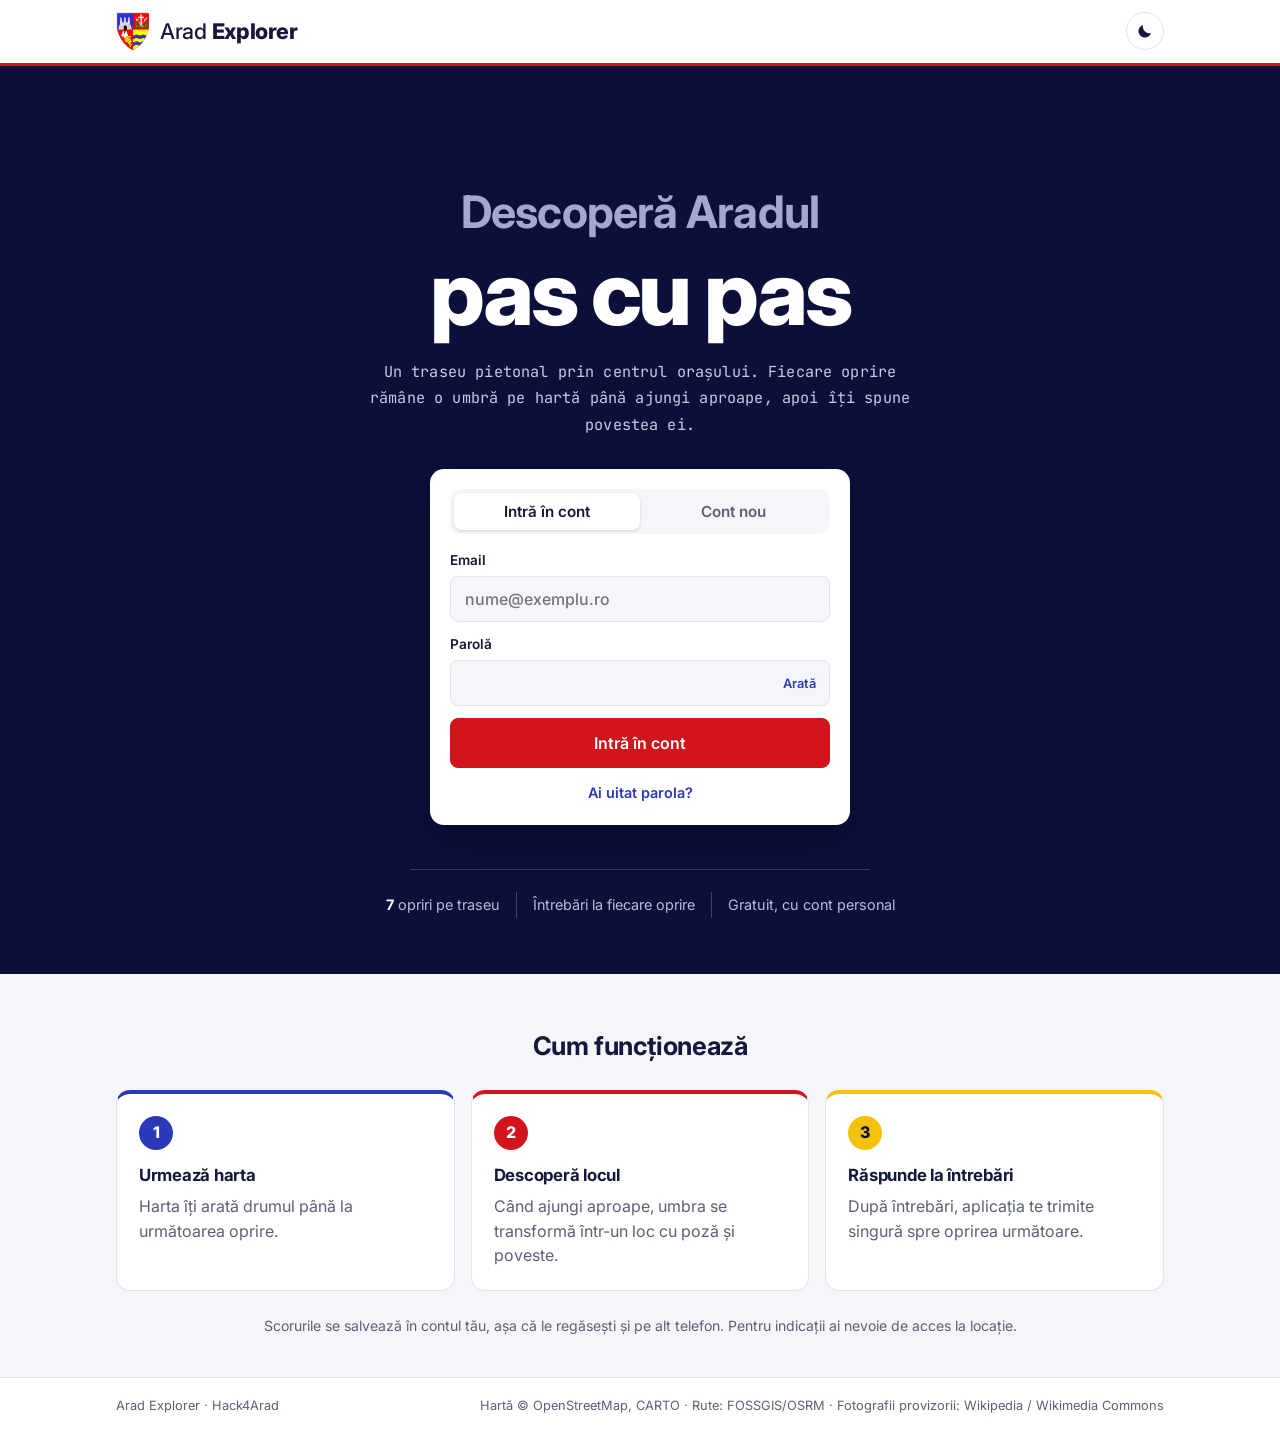
==== index.html @ 356c8a30 "Dashboard after sign-in, leaderboard with first blood - After signing in, players land on a dashboar" ====
<!DOCTYPE html>
<html lang="ro">
<head>
<meta charset="utf-8">
<meta name="viewport" content="width=device-width, initial-scale=1, viewport-fit=cover">
<title>Arad Explorer — descoperă Aradul pas cu pas</title>
<meta name="description" content="Un traseu pietonal prin centrul Aradului, cu povești și întrebări la fiecare oprire.">
<meta name="theme-color" content="#0b0f3a">
<link rel="icon" type="image/png" href="assets/brand/favicon.png">
<link rel="preconnect" href="https://fonts.googleapis.com">
<link rel="preconnect" href="https://fonts.gstatic.com" crossorigin>
<link rel="stylesheet" href="https://fonts.googleapis.com/css2?family=Inter:wght@400;500;600;700;800&family=JetBrains+Mono:wght@400&display=swap">
<!-- Map library (kept locally in vendor/ so the app does not depend on a CDN) -->
<link rel="stylesheet" href="vendor/leaflet/leaflet.css">
<link rel="stylesheet" href="css/styles.css">
<script>
  // Apply the saved theme before the page paints (no light flash in dark mode).
  try { var t = localStorage.getItem('arad-explorer:theme'); if (t === 'dark' || t === 'light') document.documentElement.dataset.theme = t; } catch (e) {}
</script>
</head>
<body>

<!-- ============ ANTET ============ -->
<header class="site-header">
  <div class="hdr-in">
    <a class="brand" href="./" aria-label="Arad Explorer, pagina principală">
      <img src="assets/brand/stema-arad.png" alt="" width="34" height="39">
      <span>Arad <b>Explorer</b></span>
    </a>
    <div class="hdr-tools">
      <div class="hdr-right" id="hdrRight" hidden>
        <button class="nav-link" id="leaderboardBtn" data-act="leaderboard">Clasament</button>
        <div class="account" id="account">
          <button class="pill" id="accountBtn" data-act="menu" aria-haspopup="true" aria-expanded="false">
            <span class="pill-dot" aria-hidden="true"></span><span id="userName"></span>
          </button>
          <div class="menu" id="accountMenu" role="menu" hidden>
            <button role="menuitem" data-act="home">Acasă</button>
            <button role="menuitem" data-act="routes">Schimbă traseul</button>
            <button role="menuitem" data-act="resetprog">Ia traseul de la capăt</button>
            <button role="menuitem" data-act="signout">Deconectează-te</button>
          </div>
        </div>
      </div>
      <button class="icon-btn" id="themeBtn" data-act="theme" aria-label="Activează modul întunecat" title="Mod întunecat">
        <svg class="i-moon" viewBox="0 0 24 24" aria-hidden="true"><path d="M20 14.5A8.5 8.5 0 0 1 9.5 4a8.5 8.5 0 1 0 10.5 10.5z"/></svg>
        <svg class="i-sun" viewBox="0 0 24 24" aria-hidden="true"><circle cx="12" cy="12" r="4.2"/><path d="M12 2.5v2.2M12 19.3v2.2M2.5 12h2.2M19.3 12h2.2M5.3 5.3l1.6 1.6M17.1 17.1l1.6 1.6M5.3 18.7l1.6-1.6M17.1 6.9l1.6-1.6"/></svg>
      </button>
    </div>
  </div>
</header>

<!-- ============ ÎNCĂRCARE / EROARE ============ -->
<section id="loading" class="screen center-screen">
  <p class="muted">Se încarcă traseul…</p>
</section>

<section id="fatal" class="screen center-screen" hidden>
  <div class="card narrow">
    <h2>Aplicația nu a putut porni</h2>
    <p id="fatalMsg"></p>
  </div>
</section>

<!-- ============ PAGINA DE START ============ -->
<section id="welcome" class="screen" hidden>
  <div class="hero">
    <div class="hero-in">
      <p class="hero-pre">Descoperă Aradul</p>
      <h1 class="hero-title">pas cu pas</h1>
      <p class="hero-sub">Un traseu pietonal prin centrul orașului. Fiecare oprire rămâne o umbră pe hartă până ajungi aproape, apoi îți spune povestea ei.</p>

      <div class="auth-card" id="authCard">
        <div class="auth-tabs" role="tablist" id="authTabs">
          <button type="button" role="tab" data-act="authmode" data-mode="login" id="tabLogin">Intră în cont</button>
          <button type="button" role="tab" data-act="authmode" data-mode="signup" id="tabSignup">Cont nou</button>
        </div>
        <h2 class="auth-title" id="authTitle" hidden></h2>
        <p class="auth-lead" id="authLead" hidden></p>
        <form id="authForm" novalidate>
          <label class="field" id="fName">
            <span>Nume afișat</span>
            <input id="authName" type="text" autocomplete="nickname" maxlength="24" placeholder="Cum să-ți spunem?">
          </label>
          <label class="field" id="fEmail">
            <span>Email</span>
            <input id="authEmail" type="email" autocomplete="email" inputmode="email" placeholder="nume@exemplu.ro">
          </label>
          <label class="field" id="fPass">
            <span id="passLabel">Parolă</span>
            <span class="pass-wrap">
              <input id="authPass" type="password" autocomplete="current-password">
              <button type="button" class="peek" data-act="peek" aria-label="Arată parola">Arată</button>
            </span>
          </label>
          <div class="err" id="authErr" role="alert"></div>
          <div class="okmsg" id="authOk" role="status" hidden></div>
          <button class="btn primary lg block" type="submit" id="authSubmit">Intră în cont</button>
        </form>
        <div class="auth-links">
          <button type="button" class="linkbtn" data-act="authmode" data-mode="forgot" id="forgotLink">Ai uitat parola?</button>
          <button type="button" class="linkbtn" data-act="authmode" data-mode="login" id="backLink" hidden>← Înapoi la intrare</button>
        </div>
      </div>

      <div class="hero-rule" aria-hidden="true"></div>
      <ul class="facts">
        <li><b id="stopCount">–</b> opriri pe traseu</li>
        <li>Întrebări la fiecare oprire</li>
        <li>Gratuit, cu cont personal</li>
      </ul>
    </div>
  </div>

  <div class="section">
    <h2 class="section-title">Cum funcționează</h2>
    <ol class="how">
      <li class="how-card c-blue"><span>1</span><h3>Urmează harta</h3><p>Harta îți arată drumul până la următoarea oprire.</p></li>
      <li class="how-card c-red"><span>2</span><h3>Descoperă locul</h3><p>Când ajungi aproape, umbra se transformă într-un loc cu poză și poveste.</p></li>
      <li class="how-card c-gold"><span>3</span><h3>Răspunde la întrebări</h3><p>După întrebări, aplicația te trimite singură spre oprirea următoare.</p></li>
    </ol>
    <p class="fineprint">Scorurile se salvează în contul tău, așa că le regăsești și pe alt telefon. Pentru indicații ai nevoie de acces la locație.</p>
  </div>
</section>

<!-- ============ PANOU (după autentificare) ============ -->
<section id="dashboard" class="screen" hidden>
  <div class="dash-wrap">
    <div class="dash-head">
      <p class="kicker">Bine ai venit</p>
      <h1 id="dashHello">Salut!</h1>
      <div class="dash-stats" id="dashStats">
        <div><b id="dashScore">–</b><span>puncte</span></div>
        <div><b id="dashFB">–</b><span>first blood</span></div>
        <div><b id="dashRank">–</b><span>loc în clasament</span></div>
      </div>
    </div>
    <div class="dash-cards">
      <button class="dash-card c-map" data-act="openmap">
        <span class="dash-ico" aria-hidden="true"><svg viewBox="0 0 24 24"><path d="M9 4 3 6.5v13.5l6-2.5 6 2.5 6-2.5V4l-6 2.5z"/><path d="M9 4v13.5M15 6.5V20"/></svg></span>
        <span class="dash-body">
          <span class="dash-title">Explorează orașul</span>
          <span class="dash-desc">Harta cu GPS: trasee, întrebări la fiecare oprire și misiuni secundare.</span>
          <span class="dash-go" id="dashMapGo">Alege un traseu →</span>
        </span>
      </button>
      <button class="dash-card c-game" data-act="minigame">
        <span class="dash-ico" aria-hidden="true"><svg viewBox="0 0 24 24"><rect x="2.5" y="7" width="19" height="11" rx="4"/><path d="M7 10.5v4M5 12.5h4"/><circle cx="15.5" cy="11.5" r="1"/><circle cx="18" cy="13.5" r="1"/></svg></span>
        <span class="dash-body">
          <span class="dash-title">Minijoc</span>
          <span class="dash-desc">Un joc 2D prin locurile Aradului.</span>
          <span class="dash-go">În curând →</span>
        </span>
      </button>
    </div>
    <button class="btn" data-act="leaderboard">Vezi clasamentul →</button>
  </div>
</section>

<!-- ============ CLASAMENT ============ -->
<section id="leaderboard" class="screen" hidden>
  <div class="lb-wrap">
    <div class="lb-head">
      <div>
        <h1>Clasament</h1>
        <p class="muted"><b>First blood</b>: toate răspunsurile de la un loc corecte din prima încercare. Locul acela îți aduce puncte duble.</p>
      </div>
      <div class="seg" role="group" aria-label="Ordonează după">
        <button data-act="lbsort" data-sort="score" class="on" aria-pressed="true">Scor</button>
        <button data-act="lbsort" data-sort="fb" aria-pressed="false">First blood</button>
      </div>
    </div>
    <div class="lb-box" id="lbBody"><p class="muted lb-loading">Se încarcă clasamentul…</p></div>
    <div class="lb-actions">
      <button class="btn" data-act="back">← Înapoi</button>
      <button class="btn" data-act="lbrefresh">Reîmprospătează</button>
    </div>
  </div>
</section>

<!-- ============ ALEGEREA TRASEULUI ============ -->
<section id="routeSelect" class="screen" hidden>
  <div class="rs-wrap">
    <div class="rs-head">
      <h1>Alege un traseu</h1>
      <p class="muted">Poți schimba traseul oricând din meniul contului. Misiunile secundare apar pe hartă când treci pe lângă ele.</p>
    </div>
    <ul class="rs-list" id="routeChoices"></ul>
    <button class="btn" data-act="backtomap" id="rsBack" hidden>← Înapoi la hartă</button>
  </div>
</section>

<!-- ============ APLICAȚIA ============ -->
<main id="app" class="screen" hidden>
  <div class="band">
    <div class="band-in">
      <div class="band-copy">
        <p class="band-pre" id="progTitle"></p>
        <p class="band-text" id="progText"></p>
      </div>
      <div class="pdots" id="progDots" aria-hidden="true"></div>
    </div>
  </div>

  <div class="wrap app-wrap">
    <div class="mapbox">
      <div id="map" aria-label="Harta Aradului"></div>
      <div class="gps-chip" id="gpsChip">
        <span class="dot" id="gpsDot"></span>
        <span id="gpsTitle">Se caută locația…</span>
        <button class="chip-btn" data-act="enable" id="gpsBtn" hidden>Activează</button>
      </div>
      <div class="ctrls">
        <button data-act="zin" aria-label="Mărește">+</button>
        <button data-act="zout" aria-label="Micșorează">−</button>
        <button data-act="fit" aria-label="Arată următoarea oprire" title="Arată următoarea oprire">⤢</button>
        <button data-act="locate" aria-label="Centrează pe poziția mea" title="Unde sunt?">◎</button>
      </div>
      <div class="mapmsg" id="mapMsg" hidden></div>
    </div>
    <p class="gps-help" id="gpsHelp" hidden></p>

    <!-- On phones this card floats over the bottom of the map; tap it to see all directions -->
    <section class="card next-card" id="routeCard" aria-live="polite">
      <button class="nc-toggle" data-act="toggleroute" aria-label="Arată sau ascunde indicațiile"></button>
      <p class="kicker">Următoarea oprire</p>
      <div id="routeEmpty" class="muted"></div>
      <div id="routeBody" hidden>
        <h2 id="rTitle"></h2>
        <div class="big" id="rSummary"></div>
        <div class="next" id="rNext"></div>
        <details class="steps-wrap" id="stepsWrap">
          <summary>Toate indicațiile</summary>
          <ol class="steps" id="rSteps"></ol>
          <p class="note" id="rNote"></p>
        </details>
        <button class="btn sm" data-act="follow" id="followBtn" hidden>Înapoi la traseu</button>
      </div>
    </section>

    <!-- Panels: normal sections on desktop, pop-up sheets on phones -->
    <section class="panel" id="panelStops" aria-labelledby="stopsTitle">
      <div class="panel-head">
        <h2 class="list-title" id="stopsTitle">Traseul tău</h2>
        <button class="x panel-x" data-act="panel" data-panel="" aria-label="Închide">✕</button>
      </div>
      <ul class="places" id="placeList"></ul>
    </section>

    <section class="panel sidequests-section" id="panelQuests" aria-labelledby="questsTitle">
      <div class="panel-head">
        <h2 class="list-title" id="questsTitle">Misiuni secundare</h2>
        <button class="x panel-x" data-act="panel" data-panel="" aria-label="Închide">✕</button>
      </div>
      <p class="muted sidequests-lead" id="sideQuestLead"></p>
      <ul class="places" id="sideQuestList"></ul>
    </section>

    <!-- Developer tools (English on purpose), collapsed at the bottom of the page -->
    <section class="panel panel-adv" id="panelAdv">
      <div class="panel-head m-only">
        <h2 class="list-title">Advanced</h2>
        <button class="x panel-x" data-act="panel" data-panel="" aria-label="Close">✕</button>
      </div>
      <details class="advanced" id="devTools">
        <summary>ADVANCED</summary>
        <div class="adv-body">
          <div>
            <label for="radius"><strong>Interaction radius</strong></label>
            <div class="sliderrow">
              <input type="range" id="radius" min="20" max="3000" step="10" value="120">
              <span class="val" id="radiusVal">120 m</span>
              <button class="btn sm" data-act="rreset">Reset</button>
            </div>
            <div class="note">Default 120 m. Stops and side quests are revealed and unlocked at or below this distance.</div>
          </div>
          <div>
            <label class="row"><input type="checkbox" id="sim"> <strong>Simulate my position</strong></label>
            <div class="note">When on, real GPS is ignored. Tap the map to place yourself, or jump to a stop:</div>
            <div class="row" style="margin-top:8px" id="tpBtns"></div>
            <div class="note" id="gpsSub"></div>
          </div>
        </div>
      </details>
    </section>
  </div>

  <!-- Phone dock (hidden on desktop) -->
  <nav class="m-dock" aria-label="Meniu hartă">
    <button data-act="panel" data-panel="stops" id="dockStops">
      <svg viewBox="0 0 24 24" aria-hidden="true"><path d="M5 6h14M5 12h14M5 18h9"/></svg><span>Opriri</span>
    </button>
    <button data-act="panel" data-panel="quests" id="dockQuests">
      <svg viewBox="0 0 24 24" aria-hidden="true"><path d="M12 3.5l2.6 5.3 5.8.8-4.2 4.1 1 5.8L12 16.8l-5.2 2.7 1-5.8-4.2-4.1 5.8-.8z"/></svg><span>Misiuni</span><b class="badge" id="questBadge" hidden></b>
    </button>
    <button data-act="panel" data-panel="adv" id="dockAdv">
      <svg viewBox="0 0 24 24" aria-hidden="true"><path d="M4 7h10M18 7h2M4 17h4M12 17h8"/><circle cx="16" cy="7" r="2"/><circle cx="10" cy="17" r="2"/></svg><span>Avansat</span>
    </button>
  </nav>
  <div class="m-backdrop" data-act="panel" data-panel=""></div>
</main>

<!-- ============ MINIJOC (placeholder) ============ -->
<section id="minigame" class="screen" hidden>
  <div class="wrap">
    <div><button class="btn sm" data-act="home">← Înapoi la panou</button></div>
    <!-- js/minigame.js mounts the game into this element -->
    <div class="mg-stage" id="minigameRoot">
      <div class="mg-empty">
        <p class="kicker">Minijoc</p>
        <h2>În curând</h2>
        <p class="muted">Aici va apărea minijocul. Încă nu este gata.</p>
      </div>
    </div>
  </div>
</section>

<footer class="site-footer">
  <div class="foot-in">
    <span>Arad Explorer · Hack4Arad</span>
    <span>Hartă © OpenStreetMap, CARTO · Rute: FOSSGIS/OSRM · Fotografii provizorii: Wikipedia / Wikimedia Commons</span>
  </div>
</footer>

<!-- Shown once when the last stop of a route is finished -->
<div id="celebrate" class="celebrate" hidden role="dialog" aria-modal="true" aria-labelledby="celTitle">
  <div class="cel-card">
    <img class="cel-crest" src="assets/brand/stema-arad.png" alt="" width="64" height="73">
    <p class="kicker">Traseu complet</p>
    <h2 id="celTitle">Felicitări!</h2>
    <p class="cel-text" id="celText"></p>
    <div class="cel-stats">
      <div><b id="celStops"></b><span>opriri vizitate</span></div>
      <div><b id="celScore"></b><span>răspunsuri corecte</span></div>
    </div>
    <div class="cel-actions">
      <button class="btn primary lg block" data-act="celnew">Începe un traseu nou</button>
      <button class="btn block" data-act="celclose">Rămân pe hartă</button>
    </div>
  </div>
</div>

<div id="sheet" hidden><div class="sheet-in" id="sheetBody" role="dialog" aria-modal="true"></div></div>
<div id="toast" hidden role="status"></div>

<script src="vendor/leaflet/leaflet.js"></script>
<script type="module" src="js/app.js"></script>
</body>
</html>
---- vendor/leaflet/leaflet.css ----
/* required styles */

.leaflet-pane,
.leaflet-tile,
.leaflet-marker-icon,
.leaflet-marker-shadow,
.leaflet-tile-container,
.leaflet-pane > svg,
.leaflet-pane > canvas,
.leaflet-zoom-box,
.leaflet-image-layer,
.leaflet-layer {
	position: absolute;
	left: 0;
	top: 0;
	}
.leaflet-container {
	overflow: hidden;
	}
.leaflet-tile,
.leaflet-marker-icon,
.leaflet-marker-shadow {
	-webkit-user-select: none;
	   -moz-user-select: none;
	        user-select: none;
	  -webkit-user-drag: none;
	}
/* Prevents IE11 from highlighting tiles in blue */
.leaflet-tile::selection {
	background: transparent;
}
/* Safari renders non-retina tile on retina better with this, but Chrome is worse */
.leaflet-safari .leaflet-tile {
	image-rendering: -webkit-optimize-contrast;
	}
/* hack that prevents hw layers "stretching" when loading new tiles */
.leaflet-safari .leaflet-tile-container {
	width: 1600px;
	height: 1600px;
	-webkit-transform-origin: 0 0;
	}
.leaflet-marker-icon,
.leaflet-marker-shadow {
	display: block;
	}
/* .leaflet-container svg: reset svg max-width decleration shipped in Joomla! (joomla.org) 3.x */
/* .leaflet-container img: map is broken in FF if you have max-width: 100% on tiles */
.leaflet-container .leaflet-overlay-pane svg {
	max-width: none !important;
	max-height: none !important;
	}
.leaflet-container .leaflet-marker-pane img,
.leaflet-container .leaflet-shadow-pane img,
.leaflet-container .leaflet-tile-pane img,
.leaflet-container img.leaflet-image-layer,
.leaflet-container .leaflet-tile {
	max-width: none !important;
	max-height: none !important;
	width: auto;
	padding: 0;
	}

.leaflet-container img.leaflet-tile {
	/* See: https://bugs.chromium.org/p/chromium/issues/detail?id=600120 */
	mix-blend-mode: plus-lighter;
}

.leaflet-container.leaflet-touch-zoom {
	-ms-touch-action: pan-x pan-y;
	touch-action: pan-x pan-y;
	}
.leaflet-container.leaflet-touch-drag {
	-ms-touch-action: pinch-zoom;
	/* Fallback for FF which doesn't support pinch-zoom */
	touch-action: none;
	touch-action: pinch-zoom;
}
.leaflet-container.leaflet-touch-drag.leaflet-touch-zoom {
	-ms-touch-action: none;
	touch-action: none;
}
.leaflet-container {
	-webkit-tap-highlight-color: transparent;
}
.leaflet-container a {
	-webkit-tap-highlight-color: rgba(51, 181, 229, 0.4);
}
.leaflet-tile {
	filter: inherit;
	visibility: hidden;
	}
.leaflet-tile-loaded {
	visibility: inherit;
	}
.leaflet-zoom-box {
	width: 0;
	height: 0;
	-moz-box-sizing: border-box;
	     box-sizing: border-box;
	z-index: 800;
	}
/* workaround for https://bugzilla.mozilla.org/show_bug.cgi?id=888319 */
.leaflet-overlay-pane svg {
	-moz-user-select: none;
	}

.leaflet-pane         { z-index: 400; }

.leaflet-tile-pane    { z-index: 200; }
.leaflet-overlay-pane { z-index: 400; }
.leaflet-shadow-pane  { z-index: 500; }
.leaflet-marker-pane  { z-index: 600; }
.leaflet-tooltip-pane   { z-index: 650; }
.leaflet-popup-pane   { z-index: 700; }

.leaflet-map-pane canvas { z-index: 100; }
.leaflet-map-pane svg    { z-index: 200; }

.leaflet-vml-shape {
	width: 1px;
	height: 1px;
	}
.lvml {
	behavior: url(#default#VML);
	display: inline-block;
	position: absolute;
	}


/* control positioning */

.leaflet-control {
	position: relative;
	z-index: 800;
	pointer-events: visiblePainted; /* IE 9-10 doesn't have auto */
	pointer-events: auto;
	}
.leaflet-top,
.leaflet-bottom {
	position: absolute;
	z-index: 1000;
	pointer-events: none;
	}
.leaflet-top {
	top: 0;
	}
.leaflet-right {
	right: 0;
	}
.leaflet-bottom {
	bottom: 0;
	}
.leaflet-left {
	left: 0;
	}
.leaflet-control {
	float: left;
	clear: both;
	}
.leaflet-right .leaflet-control {
	float: right;
	}
.leaflet-top .leaflet-control {
	margin-top: 10px;
	}
.leaflet-bottom .leaflet-control {
	margin-bottom: 10px;
	}
.leaflet-left .leaflet-control {
	margin-left: 10px;
	}
.leaflet-right .leaflet-control {
	margin-right: 10px;
	}


/* zoom and fade animations */

.leaflet-fade-anim .leaflet-popup {
	opacity: 0;
	-webkit-transition: opacity 0.2s linear;
	   -moz-transition: opacity 0.2s linear;
	        transition: opacity 0.2s linear;
	}
.leaflet-fade-anim .leaflet-map-pane .leaflet-popup {
	opacity: 1;
	}
.leaflet-zoom-animated {
	-webkit-transform-origin: 0 0;
	    -ms-transform-origin: 0 0;
	        transform-origin: 0 0;
	}
svg.leaflet-zoom-animated {
	will-change: transform;
}

.leaflet-zoom-anim .leaflet-zoom-animated {
	-webkit-transition: -webkit-transform 0.25s cubic-bezier(0,0,0.25,1);
	   -moz-transition:    -moz-transform 0.25s cubic-bezier(0,0,0.25,1);
	        transition:         transform 0.25s cubic-bezier(0,0,0.25,1);
	}
.leaflet-zoom-anim .leaflet-tile,
.leaflet-pan-anim .leaflet-tile {
	-webkit-transition: none;
	   -moz-transition: none;
	        transition: none;
	}

.leaflet-zoom-anim .leaflet-zoom-hide {
	visibility: hidden;
	}


/* cursors */

.leaflet-interactive {
	cursor: pointer;
	}
.leaflet-grab {
	cursor: -webkit-grab;
	cursor:    -moz-grab;
	cursor:         grab;
	}
.leaflet-crosshair,
.leaflet-crosshair .leaflet-interactive {
	cursor: crosshair;
	}
.leaflet-popup-pane,
.leaflet-control {
	cursor: auto;
	}
.leaflet-dragging .leaflet-grab,
.leaflet-dragging .leaflet-grab .leaflet-interactive,
.leaflet-dragging .leaflet-marker-draggable {
	cursor: move;
	cursor: -webkit-grabbing;
	cursor:    -moz-grabbing;
	cursor:         grabbing;
	}

/* marker & overlays interactivity */
.leaflet-marker-icon,
.leaflet-marker-shadow,
.leaflet-image-layer,
.leaflet-pane > svg path,
.leaflet-tile-container {
	pointer-events: none;
	}

.leaflet-marker-icon.leaflet-interactive,
.leaflet-image-layer.leaflet-interactive,
.leaflet-pane > svg path.leaflet-interactive,
svg.leaflet-image-layer.leaflet-interactive path {
	pointer-events: visiblePainted; /* IE 9-10 doesn't have auto */
	pointer-events: auto;
	}

/* visual tweaks */

.leaflet-container {
	background: #ddd;
	outline-offset: 1px;
	}
.leaflet-container a {
	color: #0078A8;
	}
.leaflet-zoom-box {
	border: 2px dotted #38f;
	background: rgba(255,255,255,0.5);
	}


/* general typography */
.leaflet-container {
	font-family: "Helvetica Neue", Arial, Helvetica, sans-serif;
	font-size: 12px;
	font-size: 0.75rem;
	line-height: 1.5;
	}


/* general toolbar styles */

.leaflet-bar {
	box-shadow: 0 1px 5px rgba(0,0,0,0.65);
	border-radius: 4px;
	}
.leaflet-bar a {
	background-color: #fff;
	border-bottom: 1px solid #ccc;
	width: 26px;
	height: 26px;
	line-height: 26px;
	display: block;
	text-align: center;
	text-decoration: none;
	color: black;
	}
.leaflet-bar a,
.leaflet-control-layers-toggle {
	background-position: 50% 50%;
	background-repeat: no-repeat;
	display: block;
	}
.leaflet-bar a:hover,
.leaflet-bar a:focus {
	background-color: #f4f4f4;
	}
.leaflet-bar a:first-child {
	border-top-left-radius: 4px;
	border-top-right-radius: 4px;
	}
.leaflet-bar a:last-child {
	border-bottom-left-radius: 4px;
	border-bottom-right-radius: 4px;
	border-bottom: none;
	}
.leaflet-bar a.leaflet-disabled {
	cursor: default;
	background-color: #f4f4f4;
	color: #bbb;
	}

.leaflet-touch .leaflet-bar a {
	width: 30px;
	height: 30px;
	line-height: 30px;
	}
.leaflet-touch .leaflet-bar a:first-child {
	border-top-left-radius: 2px;
	border-top-right-radius: 2px;
	}
.leaflet-touch .leaflet-bar a:last-child {
	border-bottom-left-radius: 2px;
	border-bottom-right-radius: 2px;
	}

/* zoom control */

.leaflet-control-zoom-in,
.leaflet-control-zoom-out {
	font: bold 18px 'Lucida Console', Monaco, monospace;
	text-indent: 1px;
	}

.leaflet-touch .leaflet-control-zoom-in, .leaflet-touch .leaflet-control-zoom-out  {
	font-size: 22px;
	}


/* layers control */

.leaflet-control-layers {
	box-shadow: 0 1px 5px rgba(0,0,0,0.4);
	background: #fff;
	border-radius: 5px;
	}
.leaflet-control-layers-toggle {
	background-image: url(images/layers.png);
	width: 36px;
	height: 36px;
	}
.leaflet-retina .leaflet-control-layers-toggle {
	background-image: url(images/layers-2x.png);
	background-size: 26px 26px;
	}
.leaflet-touch .leaflet-control-layers-toggle {
	width: 44px;
	height: 44px;
	}
.leaflet-control-layers .leaflet-control-layers-list,
.leaflet-control-layers-expanded .leaflet-control-layers-toggle {
	display: none;
	}
.leaflet-control-layers-expanded .leaflet-control-layers-list {
	display: block;
	position: relative;
	}
.leaflet-control-layers-expanded {
	padding: 6px 10px 6px 6px;
	color: #333;
	background: #fff;
	}
.leaflet-control-layers-scrollbar {
	overflow-y: scroll;
	overflow-x: hidden;
	padding-right: 5px;
	}
.leaflet-control-layers-selector {
	margin-top: 2px;
	position: relative;
	top: 1px;
	}
.leaflet-control-layers label {
	display: block;
	font-size: 13px;
	font-size: 1.08333em;
	}
.leaflet-control-layers-separator {
	height: 0;
	border-top: 1px solid #ddd;
	margin: 5px -10px 5px -6px;
	}

/* Default icon URLs */
.leaflet-default-icon-path { /* used only in path-guessing heuristic, see L.Icon.Default */
	background-image: url(images/marker-icon.png);
	}


/* attribution and scale controls */

.leaflet-container .leaflet-control-attribution {
	background: #fff;
	background: rgba(255, 255, 255, 0.8);
	margin: 0;
	}
.leaflet-control-attribution,
.leaflet-control-scale-line {
	padding: 0 5px;
	color: #333;
	line-height: 1.4;
	}
.leaflet-control-attribution a {
	text-decoration: none;
	}
.leaflet-control-attribution a:hover,
.leaflet-control-attribution a:focus {
	text-decoration: underline;
	}
.leaflet-attribution-flag {
	display: inline !important;
	vertical-align: baseline !important;
	width: 1em;
	height: 0.6669em;
	}
.leaflet-left .leaflet-control-scale {
	margin-left: 5px;
	}
.leaflet-bottom .leaflet-control-scale {
	margin-bottom: 5px;
	}
.leaflet-control-scale-line {
	border: 2px solid #777;
	border-top: none;
	line-height: 1.1;
	padding: 2px 5px 1px;
	white-space: nowrap;
	-moz-box-sizing: border-box;
	     box-sizing: border-box;
	background: rgba(255, 255, 255, 0.8);
	text-shadow: 1px 1px #fff;
	}
.leaflet-control-scale-line:not(:first-child) {
	border-top: 2px solid #777;
	border-bottom: none;
	margin-top: -2px;
	}
.leaflet-control-scale-line:not(:first-child):not(:last-child) {
	border-bottom: 2px solid #777;
	}

.leaflet-touch .leaflet-control-attribution,
.leaflet-touch .leaflet-control-layers,
.leaflet-touch .leaflet-bar {
	box-shadow: none;
	}
.leaflet-touch .leaflet-control-layers,
.leaflet-touch .leaflet-bar {
	border: 2px solid rgba(0,0,0,0.2);
	background-clip: padding-box;
	}


/* popup */

.leaflet-popup {
	position: absolute;
	text-align: center;
	margin-bottom: 20px;
	}
.leaflet-popup-content-wrapper {
	padding: 1px;
	text-align: left;
	border-radius: 12px;
	}
.leaflet-popup-content {
	margin: 13px 24px 13px 20px;
	line-height: 1.3;
	font-size: 13px;
	font-size: 1.08333em;
	min-height: 1px;
	}
.leaflet-popup-content p {
	margin: 17px 0;
	margin: 1.3em 0;
	}
.leaflet-popup-tip-container {
	width: 40px;
	height: 20px;
	position: absolute;
	left: 50%;
	margin-top: -1px;
	margin-left: -20px;
	overflow: hidden;
	pointer-events: none;
	}
.leaflet-popup-tip {
	width: 17px;
	height: 17px;
	padding: 1px;

	margin: -10px auto 0;
	pointer-events: auto;

	-webkit-transform: rotate(45deg);
	   -moz-transform: rotate(45deg);
	    -ms-transform: rotate(45deg);
	        transform: rotate(45deg);
	}
.leaflet-popup-content-wrapper,
.leaflet-popup-tip {
	background: white;
	color: #333;
	box-shadow: 0 3px 14px rgba(0,0,0,0.4);
	}
.leaflet-container a.leaflet-popup-close-button {
	position: absolute;
	top: 0;
	right: 0;
	border: none;
	text-align: center;
	width: 24px;
	height: 24px;
	font: 16px/24px Tahoma, Verdana, sans-serif;
	color: #757575;
	text-decoration: none;
	background: transparent;
	}
.leaflet-container a.leaflet-popup-close-button:hover,
.leaflet-container a.leaflet-popup-close-button:focus {
	color: #585858;
	}
.leaflet-popup-scrolled {
	overflow: auto;
	}

.leaflet-oldie .leaflet-popup-content-wrapper {
	-ms-zoom: 1;
	}
.leaflet-oldie .leaflet-popup-tip {
	width: 24px;
	margin: 0 auto;

	-ms-filter: "progid:DXImageTransform.Microsoft.Matrix(M11=0.70710678, M12=0.70710678, M21=-0.70710678, M22=0.70710678)";
	filter: progid:DXImageTransform.Microsoft.Matrix(M11=0.70710678, M12=0.70710678, M21=-0.70710678, M22=0.70710678);
	}

.leaflet-oldie .leaflet-control-zoom,
.leaflet-oldie .leaflet-control-layers,
.leaflet-oldie .leaflet-popup-content-wrapper,
.leaflet-oldie .leaflet-popup-tip {
	border: 1px solid #999;
	}


/* div icon */

.leaflet-div-icon {
	background: #fff;
	border: 1px solid #666;
	}


/* Tooltip */
/* Base styles for the element that has a tooltip */
.leaflet-tooltip {
	position: absolute;
	padding: 6px;
	background-color: #fff;
	border: 1px solid #fff;
	border-radius: 3px;
	color: #222;
	white-space: nowrap;
	-webkit-user-select: none;
	-moz-user-select: none;
	-ms-user-select: none;
	user-select: none;
	pointer-events: none;
	box-shadow: 0 1px 3px rgba(0,0,0,0.4);
	}
.leaflet-tooltip.leaflet-interactive {
	cursor: pointer;
	pointer-events: auto;
	}
.leaflet-tooltip-top:before,
.leaflet-tooltip-bottom:before,
.leaflet-tooltip-left:before,
.leaflet-tooltip-right:before {
	position: absolute;
	pointer-events: none;
	border: 6px solid transparent;
	background: transparent;
	content: "";
	}

/* Directions */

.leaflet-tooltip-bottom {
	margin-top: 6px;
}
.leaflet-tooltip-top {
	margin-top: -6px;
}
.leaflet-tooltip-bottom:before,
.leaflet-tooltip-top:before {
	left: 50%;
	margin-left: -6px;
	}
.leaflet-tooltip-top:before {
	bottom: 0;
	margin-bottom: -12px;
	border-top-color: #fff;
	}
.leaflet-tooltip-bottom:before {
	top: 0;
	margin-top: -12px;
	margin-left: -6px;
	border-bottom-color: #fff;
	}
.leaflet-tooltip-left {
	margin-left: -6px;
}
.leaflet-tooltip-right {
	margin-left: 6px;
}
.leaflet-tooltip-left:before,
.leaflet-tooltip-right:before {
	top: 50%;
	margin-top: -6px;
	}
.leaflet-tooltip-left:before {
	right: 0;
	margin-right: -12px;
	border-left-color: #fff;
	}
.leaflet-tooltip-right:before {
	left: 0;
	margin-left: -12px;
	border-right-color: #fff;
	}

/* Printing */

@media print {
	/* Prevent printers from removing background-images of controls. */
	.leaflet-control {
		-webkit-print-color-adjust: exact;
		print-color-adjust: exact;
		}
	}
---- css/styles.css ----
/* =====================================================================
   Arad Explorer — styles
   Palette taken from the Arad coat of arms (stema Aradului):
   blue field, red field, gold/yellow, white, oak-leaf green.
   Change the brand colours here; js/config.js has the map equivalents.
   ===================================================================== */
:root {
  color-scheme: light;
  --blue-text: #2b38b8;   /* blue used as text/links */
  --red-hover: #b10f16;
  --red-soft: #fde7e8;
  --red-text: #b10f16;
  --gold-text: #7a5b00;
  --gold-ink: #5c4400;
  --line-strong: #c9ccdb;
  --map-bg: #e8eaf0;
  --dot-idle: #9aa0b8;
  --hdr-h: 62px;          /* set from JS to the real header height */
  --dock-h: 64px;         /* phone bottom bar */
  --blue: #2b38b8;        /* câmpul albastru */
  --blue-soft: #e9ebfa;
  --red: #d4141c;         /* câmpul roșu */
  --red-dark: #b10f16;
  --gold: #f4c20d;        /* galbenul / auriul */
  --gold-soft: #fdf3cf;
  --green: #2e7d32;       /* frunzele de stejar */
  --green-soft: #e4f2e5;

  --ink: #0b0f3a;         /* fundalul hero, bleumarin foarte închis */
  --text: #14183a;
  --muted: #5b6079;
  --line: #e2e4ee;
  --bg: #f5f6fa;
  --surface: #ffffff;
  --overlay: rgba(11, 15, 58, .55);

  --radius: 14px;
  --font: "Inter", system-ui, -apple-system, "Segoe UI", Roboto, sans-serif;
  --mono: "JetBrains Mono", ui-monospace, "SFMono-Regular", Menlo, monospace;
}

/* ===================== DARK MODE =====================
   Black background; coat-of-arms colours stay as accents.
   Follows the phone/computer setting unless the visitor picks a theme
   with the header button (saved as data-theme on <html>). */
:root[data-theme="dark"] {
  color-scheme: dark;
  --blue: #4351d6; --blue-soft: #1a1c2e; --blue-text: #a3acff;
  --red: #e3262e; --red-hover: #f0454c; --red-soft: #33161a; --red-text: #ff8a8f; --red-dark: #ff8a8f;
  --gold: #f4c20d; --gold-soft: #2e2810; --gold-text: #f4c20d; --gold-ink: #f6d977;
  --green: #5cbf62; --green-soft: #142a17;
  --ink: #000000; --text: #ededed; --muted: #a3a3a3; --line: #2a2a2a; --line-strong: #3d3d3d;
  --bg: #0a0a0a; --surface: #161616; --overlay: rgba(0, 0, 0, .7); --map-bg: #121212; --dot-idle: #666666;
}
@media (prefers-color-scheme: dark) {
  :root:not([data-theme="light"]) {
    color-scheme: dark;
    --blue: #4351d6; --blue-soft: #1a1c2e; --blue-text: #a3acff;
    --red: #e3262e; --red-hover: #f0454c; --red-soft: #33161a; --red-text: #ff8a8f; --red-dark: #ff8a8f;
    --gold: #f4c20d; --gold-soft: #2e2810; --gold-text: #f4c20d; --gold-ink: #f6d977;
    --green: #5cbf62; --green-soft: #142a17;
    --ink: #000000; --text: #ededed; --muted: #a3a3a3; --line: #2a2a2a; --line-strong: #3d3d3d;
    --bg: #0a0a0a; --surface: #161616; --overlay: rgba(0, 0, 0, .7); --map-bg: #121212; --dot-idle: #666666;
  }
}

/* ===================== BASE ===================== */
*, *::before, *::after { box-sizing: border-box; }
[hidden] { display: none !important; }
html { background: var(--bg); }
body {
  margin: 0; min-height: 100vh; display: flex; flex-direction: column;
  background: var(--bg); color: var(--text);
  font: 16px/1.55 var(--font);
  -webkit-font-smoothing: antialiased;
}
.screen { flex: 1; }
a { color: var(--blue-text); }
h1, h2, h3 { margin: 0; letter-spacing: -.015em; }
h2 { font-size: 1.35rem; }
h3 { font-size: 1.05rem; }
p { margin: 0; }
.muted { color: var(--muted); }
.note { font-size: .82rem; color: var(--muted); margin-top: 8px; }
.row { display: flex; gap: 10px; align-items: center; flex-wrap: wrap; }
.sr-only { position: absolute; width: 1px; height: 1px; overflow: hidden; clip: rect(0 0 0 0); white-space: nowrap; }

.btn {
  display: inline-flex; align-items: center; justify-content: center; gap: 6px;
  padding: 10px 18px; border-radius: 8px; border: 1px solid var(--line);
  background: var(--surface); color: var(--text); font: 600 .95rem var(--font);
  cursor: pointer; text-decoration: none; transition: background .15s, border-color .15s;
}
.btn:hover { border-color: var(--line-strong); }
.btn.primary { background: var(--red); border-color: var(--red); color: #fff; }
.btn.primary:hover { background: var(--red-hover); border-color: var(--red-hover); }
.btn.lg { padding: 14px 24px; font-size: 1rem; }
.btn.sm { padding: 7px 12px; font-size: .85rem; }
.btn:disabled { opacity: .45; cursor: not-allowed; }
:focus-visible { outline: 3px solid var(--gold); outline-offset: 2px; }

.card { background: var(--surface); border: 1px solid var(--line); border-radius: var(--radius); padding: 18px; }
.kicker { font-size: .75rem; font-weight: 700; letter-spacing: .1em; text-transform: uppercase; color: var(--blue-text); margin-bottom: 4px; }

/* ===================== HEADER ===================== */
.site-header { background: var(--surface); border-bottom: 3px solid var(--red); position: sticky; top: 0; z-index: 1200; padding-top: env(safe-area-inset-top, 0px); }
.hdr-in { max-width: 1080px; margin: 0 auto; padding: 12px 16px; display: flex; align-items: center; justify-content: space-between; gap: 12px; }
.brand { display: flex; align-items: center; gap: 10px; text-decoration: none; color: var(--text); }
.brand img { width: 34px; height: auto; display: block; }
.brand span { font-size: 1.35rem; font-weight: 500; letter-spacing: -.02em; }
.brand b { font-weight: 800; }

.hdr-right { display: flex; align-items: center; gap: 6px; }
.account { position: relative; }
.nav-link { border: 0; background: none; padding: 8px 12px; border-radius: 8px; font: 600 .95rem var(--font); color: var(--text); cursor: pointer; }
.nav-link:hover { background: var(--bg); }
.nav-link.active { color: var(--red); box-shadow: inset 0 -2px 0 var(--red); border-radius: 0; }
.pill {
  display: inline-flex; align-items: center; gap: 8px; max-width: 52vw;
  padding: 8px 18px; border-radius: 999px; border: 0; background: var(--red); color: #fff;
  font: 600 .82rem var(--font); letter-spacing: .04em; text-transform: uppercase; cursor: pointer;
}
.pill span:last-child { overflow: hidden; text-overflow: ellipsis; white-space: nowrap; }
.pill-dot { width: 8px; height: 8px; border-radius: 50%; background: var(--gold); flex: none; }
.menu { position: absolute; right: 0; top: calc(100% + 8px); min-width: 220px; background: var(--surface); border: 1px solid var(--line); border-radius: 12px; box-shadow: 0 12px 30px rgba(11, 15, 58, .16); padding: 6px; z-index: 1300; }
.menu button { display: block; width: 100%; text-align: left; padding: 10px 12px; border: 0; border-radius: 8px; background: none; color: var(--text); font: 500 .95rem var(--font); cursor: pointer; }
.menu button:hover { background: var(--bg); }

/* ===================== WELCOME ===================== */
.hero { position: relative; color: #fff; background: var(--ink); }
.hero-in { position: relative; max-width: 760px; margin: 0 auto; padding: clamp(56px, 11vw, 112px) 20px 56px; text-align: center; }
.hero-pre { font-size: clamp(1.6rem, 5vw, 2.8rem); font-weight: 700; letter-spacing: -.02em; color: #a3a8cf; }
.hero-title { font-size: clamp(3rem, 12vw, 5.6rem); font-weight: 800; line-height: .98; letter-spacing: -.035em; margin-top: 2px; color: #fff; }
.hero-sub { font-family: var(--mono); font-size: .95rem; line-height: 1.75; color: #c8cbe4; max-width: 560px; margin: 22px auto 30px; letter-spacing: .01em; }

.auth-card { max-width: 420px; margin: 0 auto; text-align: left; background: var(--surface); color: var(--text); border-radius: var(--radius); padding: 20px; box-shadow: 0 18px 40px rgba(0, 0, 0, .25); }
.auth-tabs { display: grid; grid-template-columns: 1fr 1fr; background: var(--bg); border-radius: 10px; padding: 4px; margin-bottom: 16px; }
.auth-tabs button { border: 0; background: none; padding: 9px; border-radius: 8px; font: 600 .95rem var(--font); color: var(--muted); cursor: pointer; }
.auth-tabs button.on { background: var(--surface); color: var(--text); box-shadow: 0 1px 3px rgba(11, 15, 58, .15); }
.auth-title { font-size: 1.25rem; margin-bottom: 4px; }
.auth-lead { color: var(--muted); font-size: .92rem; margin-bottom: 14px; }
.field { display: grid; gap: 5px; margin-bottom: 12px; }
.field > span:first-child { font-size: .85rem; font-weight: 600; }
.field input { width: 100%; padding: 12px 14px; border-radius: 8px; border: 1px solid var(--line); background: var(--bg); color: var(--text); font: 500 1rem var(--font); }
.field input:focus { outline: none; border-color: var(--blue); background: var(--surface); box-shadow: 0 0 0 3px var(--blue-soft); }
.pass-wrap { position: relative; display: block; }
.pass-wrap input { padding-right: 70px; }
.peek { position: absolute; right: 6px; top: 50%; transform: translateY(-50%); border: 0; background: none; color: var(--blue-text); font: 600 .8rem var(--font); padding: 6px 8px; cursor: pointer; }
.err { color: var(--red-text); font-size: .88rem; min-height: 1.3em; margin: 2px 0 8px; }
.err:empty { min-height: 0; margin: 0; }
.okmsg { background: var(--green-soft); color: var(--green); border-radius: 8px; padding: 10px 12px; font-size: .9rem; margin: 2px 0 12px; }
.btn.block { width: 100%; }
.btn.busy { opacity: .7; pointer-events: none; }
.auth-links { display: flex; justify-content: center; margin-top: 12px; }
.linkbtn { border: 0; background: none; color: var(--blue-text); font: 600 .9rem var(--font); cursor: pointer; padding: 4px; }
.linkbtn:hover { text-decoration: underline; }

.hero-rule { height: 1px; max-width: 460px; margin: 44px auto 22px; background: rgba(255, 255, 255, .18); }
.facts { list-style: none; padding: 0; margin: 0; display: flex; flex-wrap: wrap; justify-content: center; font-size: .9rem; color: #b9bcd8; }
.facts li { padding: 2px 16px; }
.facts li + li { border-left: 1px solid rgba(255, 255, 255, .22); }
.facts b { color: #fff; }

.section { max-width: 1080px; margin: 0 auto; padding: 52px 16px 40px; }
.section-title { font-size: 1.6rem; text-align: center; margin-bottom: 24px; }
.how { list-style: none; padding: 0; margin: 0; display: grid; gap: 16px; grid-template-columns: repeat(auto-fit, minmax(220px, 1fr)); }
.how-card { background: var(--surface); border: 1px solid var(--line); border-top: 4px solid var(--c); border-radius: var(--radius); padding: 22px; }
.how-card span { display: inline-grid; place-items: center; width: 34px; height: 34px; border-radius: 50%; background: var(--c); color: var(--on, #fff); font-weight: 800; margin-bottom: 12px; }
.how-card h3 { margin-bottom: 6px; }
.how-card p { color: var(--muted); }
.c-blue { --c: var(--blue); } .c-red { --c: var(--red); } .c-gold { --c: var(--gold); --on: var(--ink); }
.fineprint { text-align: center; color: var(--muted); font-size: .88rem; margin-top: 24px; }

/* ===================== APP ===================== */
.band { background: var(--ink); color: #fff; }
.band-in { max-width: 1080px; margin: 0 auto; padding: 18px 16px; display: flex; gap: 16px; align-items: center; justify-content: space-between; flex-wrap: wrap; }
.band-pre { font-size: 1.3rem; font-weight: 800; letter-spacing: -.02em; }
.band-text { color: #c8cbe4; font-size: .95rem; margin-top: 2px; }
.pdots { display: flex; gap: 6px; }
.pdot { width: 34px; height: 8px; border-radius: 99px; background: rgba(255, 255, 255, .22); }
.pdot.cur { background: var(--gold); }
.pdot.done { background: #fff; }

.wrap { max-width: 1080px; margin: 0 auto; padding: 16px; display: grid; gap: 16px; }

.mapbox { position: relative; isolation: isolate; z-index: 0; border: 1px solid var(--line); border-radius: var(--radius); overflow: hidden; background: var(--map-bg); height: clamp(360px, 62vh, 640px); }
#map { width: 100%; height: 100%; }
.ctrls { position: absolute; right: 12px; top: 12px; display: flex; flex-direction: column; gap: 6px; z-index: 1000; }
.ctrls button { width: 42px; height: 42px; border-radius: 10px; border: 1px solid var(--line); background: var(--surface); color: var(--text); font-size: 18px; cursor: pointer; box-shadow: 0 2px 6px rgba(11, 15, 58, .12); }
.gps-chip { position: absolute; left: 12px; top: 12px; z-index: 1000; display: flex; align-items: center; gap: 8px; max-width: calc(100% - 80px);
  padding: 7px 12px; border-radius: 999px; background: var(--surface); box-shadow: 0 2px 8px rgba(11, 15, 58, .16); font-size: .85rem; font-weight: 600; }
.chip-btn { border: 0; background: var(--red); color: #fff; border-radius: 999px; padding: 4px 10px; font: 600 .8rem var(--font); cursor: pointer; }
.dot { width: 10px; height: 10px; border-radius: 50%; background: var(--dot-idle); flex: none; }
.dot.ok { background: var(--green); } .dot.wait { background: var(--gold); } .dot.err { background: var(--red); }
.mapmsg { position: absolute; left: 12px; right: 64px; bottom: 28px; z-index: 1000; padding: 8px 12px; border-radius: 10px; background: var(--surface); border: 1px solid var(--red); font-size: .88rem; }
.gps-help { margin-top: -6px; font-size: .9rem; color: var(--red-text); }

/* Map pins */
.pin-wrap { background: none; border: none; }
.pin { position: relative; width: 34px; height: 34px; border-radius: 50%; display: grid; place-items: center; font: 800 14px var(--font); border: 3px solid #fff; box-shadow: 0 2px 7px rgba(0, 0, 0, .35); cursor: pointer; }
.pin.on { background: var(--red); color: #fff; }
.pin.off { background: var(--blue); color: #fff; }
.pin.shadow { background: var(--ink); color: var(--gold); border-color: #8d92b5; animation: pulse 2.4s infinite; }
@keyframes pulse { 0% { box-shadow: 0 0 0 0 rgba(11, 15, 58, .45); } 70% { box-shadow: 0 0 0 16px rgba(11, 15, 58, 0); } 100% { box-shadow: 0 0 0 0 rgba(11, 15, 58, 0); } }
@media (prefers-reduced-motion: reduce) { .pin.shadow { animation: none; } }
.pin-label { position: absolute; top: 36px; left: 50%; transform: translateX(-50%); white-space: nowrap; font: 700 12px var(--font); color: var(--text); background: var(--surface); border: 1px solid var(--line); padding: 1px 8px; border-radius: 8px; }

/* Next stop card */
.next-card h2 { font-size: 1.25rem; }
.big { font-size: 1.9rem; font-weight: 800; letter-spacing: -.02em; font-variant-numeric: tabular-nums; margin-top: 4px; }
.next { padding: 12px 14px; border-radius: 10px; background: var(--blue-soft); color: var(--blue-text); font-weight: 600; margin: 10px 0; }
.steps-wrap summary { cursor: pointer; font-weight: 600; color: var(--blue-text); }
ol.steps { margin: 10px 0 0; padding-left: 22px; font-size: .92rem; }
ol.steps li { padding: 3px 0; }
ol.steps li.cur { font-weight: 700; color: var(--red); }
#followBtn { margin-top: 12px; }

/* Stop list */
.list-title { font-size: 1.2rem; margin: 4px 0 10px; }
ul.places { list-style: none; margin: 0; padding: 0; display: grid; gap: 10px; }
.place { display: flex; gap: 14px; align-items: center; padding: 14px; border: 1px solid var(--line); border-radius: var(--radius); background: var(--surface); }
.num { width: 38px; height: 38px; border-radius: 50%; background: var(--blue); color: #fff; font-weight: 800; display: grid; place-items: center; flex: none; }
.place.on .num { background: var(--red); }
.place.shadow .num { background: var(--ink); color: var(--gold); }
.place.done .num { background: var(--green); }
.pinfo { flex: 1; min-width: 0; }
.pinfo strong { font-size: 1.02rem; }
.sub2 { font-size: .9rem; color: var(--muted); }
.status { font-size: .88rem; color: var(--muted); }
.place.on .status { color: var(--green); font-weight: 600; }
.pbtns { display: flex; gap: 8px; flex-wrap: wrap; justify-content: flex-end; }
.tag { display: inline-block; font-size: .7rem; font-weight: 700; text-transform: uppercase; letter-spacing: .06em; padding: 2px 8px; border-radius: 99px; margin-left: 6px; vertical-align: 2px; background: var(--bg); color: var(--muted); }
.tag.cur { background: var(--gold-soft); color: var(--gold-text); }
.tag.done { background: var(--green-soft); color: var(--green); }

/* ADVANCED tab (developer tools, English on purpose) */
.advanced { margin-top: 24px; border-top: 1px solid var(--line); padding-top: 12px; }
.advanced summary { display: inline-flex; align-items: center; gap: 8px; cursor: pointer; list-style: none;
  padding: 6px 12px; border: 1px solid var(--line); border-radius: 6px; background: var(--surface);
  font: 700 .72rem var(--font); letter-spacing: .12em; color: var(--muted); }
.advanced summary::-webkit-details-marker { display: none; }
.advanced summary::after { content: "+"; font-size: .9rem; }
.advanced[open] summary::after { content: "−"; }
.adv-body { margin-top: 12px; padding: 16px; border: 1px solid var(--line); border-radius: var(--radius); background: var(--surface); display: grid; gap: 18px; }
input[type=range] { width: 100%; accent-color: var(--blue); }
.sliderrow { display: flex; gap: 12px; align-items: center; margin-top: 6px; }
.val { min-width: 70px; text-align: right; font-variant-numeric: tabular-nums; font-weight: 700; }

/* Minigame placeholder */
.mg-stage { min-height: clamp(360px, 60vh, 600px); border: 1px dashed var(--line-strong); border-radius: var(--radius); background: var(--surface); display: grid; place-items: center; }
.mg-empty { text-align: center; padding: 24px; }
.mg-empty h2 { font-size: 1.8rem; margin: 2px 0 6px; }

/* ===================== STOP SHEET ===================== */
/* Stop window: centred on screen on both axes, on phones and desktops */
#sheet { position: fixed; inset: 0; background: var(--overlay); z-index: 1500; display: flex; align-items: center; justify-content: center;
  padding: max(16px, env(safe-area-inset-top, 0px)) 16px max(16px, env(safe-area-inset-bottom, 0px)); }
.sheet-in { background: var(--surface); width: 100%; max-width: 680px; max-height: 100%; overflow: auto; overscroll-behavior: contain;
  border-radius: 16px; padding: 20px; border-top: 4px solid var(--red); box-shadow: 0 20px 50px rgba(11, 15, 58, .35);
  animation: sheet-in .18s ease-out; }
@keyframes sheet-in { from { opacity: 0; transform: scale(.97); } to { opacity: 1; transform: none; } }
@media (prefers-reduced-motion: reduce) { .sheet-in { animation: none; } }
.sheet-in p { margin: 0 0 12px; }
.sheet-head { display: flex; gap: 12px; justify-content: space-between; align-items: flex-start; }
.sheet-head h2 { font-size: 1.5rem; line-height: 1.2; }
.x { flex: none; width: 40px; height: 40px; border-radius: 50%; border: 1px solid var(--line); background: var(--surface); color: var(--text); font-size: 1rem; cursor: pointer; }
.chips { display: flex; gap: 8px; flex-wrap: wrap; margin: 12px 0; }
.chip { font-size: .8rem; font-weight: 600; padding: 4px 10px; border-radius: 99px; background: var(--bg); color: var(--muted); }
.chip.ok { background: var(--green-soft); color: var(--green); }
.chip.lock { background: var(--red-soft); color: var(--red-text); }
.lockmsg { padding: 16px; border-radius: 12px; background: var(--bg); margin: 10px 0; }
.lockmsg p { margin: 6px 0 0; color: var(--muted); }
.sheet-nav { margin-top: 16px; }
.sheet-nav:empty { display: none; }

.photo { margin: 0; border-radius: 12px; overflow: hidden; background: var(--bg); aspect-ratio: 16 / 10; }
.photo img { display: block; width: 100%; height: 100%; object-fit: cover; }
.photo-loading, .photo-empty { height: 100%; display: flex; flex-direction: column; gap: 6px; align-items: center; justify-content: center; text-align: center; padding: 16px; color: var(--muted); font-size: .9rem; }
.photo-empty strong { color: var(--text); font-size: 1rem; }
.pcap { display: flex; gap: 8px; align-items: center; justify-content: space-between; flex-wrap: wrap; margin: 8px 0 14px; }
.pcap > span:first-child { font-size: .8rem; color: var(--muted); }

/* Trivia */
.quiz { margin-top: 18px; padding: 18px; border-radius: 14px; background: var(--bg); border-left: 4px solid var(--gold); }
.quiz h3 { margin-bottom: 6px; }
.quiz p { margin-bottom: 10px; }
.qtext { font-weight: 700; font-size: 1.05rem; }
.opts { display: grid; gap: 8px; margin: 12px 0; }
.opt { text-align: left; padding: 12px 14px; border-radius: 10px; border: 1px solid var(--line); background: var(--surface); color: var(--text); font: 500 1rem var(--font); cursor: pointer; }
.opt:not(:disabled):hover { border-color: var(--blue); }
.opt:disabled { cursor: default; }
.opt.right { border-color: var(--green); background: var(--green-soft); }
.opt.wrong { border-color: var(--red); background: var(--red-soft); }
.score { font-size: 2.2rem; font-weight: 800; letter-spacing: -.02em; }
.quiz .next { background: var(--gold-soft); color: var(--gold-ink); }

/* ===================== MISC ===================== */
.center-screen { display: grid; place-items: center; padding: 40px 16px; }
.narrow { max-width: 480px; }
.narrow h2 { margin-bottom: 8px; }

.site-footer { border-top: 1px solid var(--line); background: var(--surface); }
.foot-in { max-width: 1080px; margin: 0 auto; padding: 18px 16px calc(18px + env(safe-area-inset-bottom, 0px)); display: flex; gap: 6px 20px; flex-wrap: wrap; justify-content: space-between; font-size: .8rem; color: var(--muted); }

/* Alerts: centred on screen; clicks pass through so they never block the page */
#toast {
  position: fixed; left: 50%; top: 50%; transform: translate(-50%, -50%); z-index: 2000;
  width: max-content; max-width: min(88vw, 420px); padding: 16px 20px; border-radius: 12px;
  background: var(--ink); color: #fff; text-align: center; font-size: 1rem; font-weight: 600; line-height: 1.45;
  box-shadow: 0 16px 40px rgba(11, 15, 58, .35); pointer-events: none;
  animation: toast-in .18s ease-out;
}
@keyframes toast-in { from { opacity: 0; transform: translate(-50%, -46%); } to { opacity: 1; transform: translate(-50%, -50%); } }
@media (prefers-reduced-motion: reduce) { #toast { animation: none; } }

@media (max-width: 560px) {
  .facts { flex-direction: column; gap: 6px; }
  .facts li + li { border-left: 0; }
  .place { flex-wrap: wrap; }
  .pbtns { width: 100%; justify-content: flex-start; }
  .brand span { font-size: 1.15rem; }
  .pill { padding: 8px 14px; }
}


/* ===================== ROUTE PICKER ===================== */
.rs-wrap { max-width: 760px; margin: 0 auto; padding: clamp(28px, 6vw, 64px) 16px 48px; }
.rs-head h1 { font-size: clamp(1.7rem, 4.6vw, 2.4rem); letter-spacing: -.025em; }
.rs-head p { margin-top: 6px; max-width: 560px; }
.rs-list { list-style: none; padding: 0; margin: 22px 0 0; display: grid; gap: 12px; }
.rs-item {
  width: 100%; display: grid; grid-template-columns: auto 1fr auto; gap: 16px; align-items: center;
  padding: 18px; border: 1px solid var(--line); border-radius: var(--radius); background: var(--surface);
  color: var(--text); font: inherit; text-align: left; cursor: pointer; transition: border-color .15s, transform .15s;
}
.rs-item:hover { border-color: var(--blue); }
.rs-item:active { transform: scale(.99); }
.rs-item.cur { border-color: var(--red); box-shadow: inset 4px 0 0 var(--red); }
.rs-num { width: 46px; height: 46px; border-radius: 50%; display: grid; place-items: center; font-weight: 800; font-size: 1.15rem; color: #fff; }
.rs-num.c0 { background: var(--blue); } .rs-num.c1 { background: var(--red); } .rs-num.c2 { background: var(--gold); color: #0b0f3a; }
.rs-body { display: grid; gap: 3px; min-width: 0; }
.rs-title { display: flex; flex-wrap: wrap; align-items: center; gap: 2px; font-size: 1.12rem; font-weight: 800; }
.rs-desc { color: var(--muted); font-size: .93rem; }
.rs-meta { font-size: .86rem; font-weight: 600; margin-top: 2px; }
.rs-prog { display: flex; align-items: center; gap: 8px; font-size: .8rem; color: var(--muted); margin-top: 4px; }
.rs-bar { flex: 1; max-width: 180px; height: 6px; border-radius: 99px; background: var(--line); overflow: hidden; }
.rs-bar i { display: block; height: 100%; background: var(--green); }
.rs-go { font-weight: 700; color: var(--red-text); white-space: nowrap; }
#rsBack { margin-top: 18px; }

/* Side quests */
.sidequests-lead { font-size: .9rem; margin: -4px 0 12px; }
.num.side, .pin.side { background: var(--gold); color: #0b0f3a; }
.pin.side-far { background: var(--surface); color: var(--gold-text); border-color: var(--gold); }
.place.done .num.side { background: var(--green); color: #fff; }

/* ===================== HEADER EXTRAS ===================== */
.hdr-tools { display: flex; align-items: center; gap: 8px; }
.icon-btn { width: 38px; height: 38px; flex: none; border-radius: 50%; border: 1px solid var(--line); background: var(--surface); color: var(--text); display: grid; place-items: center; cursor: pointer; }
.icon-btn:hover { border-color: var(--line-strong); }
.icon-btn svg { width: 18px; height: 18px; }
.i-moon { fill: currentColor; }
.i-sun { fill: none; stroke: currentColor; stroke-width: 2; stroke-linecap: round; }
.i-sun circle { fill: currentColor; stroke: none; }
.i-sun { display: none; }
.is-dark .i-sun { display: block; } .is-dark .i-moon { display: none; }

/* Panels are plain sections on desktop */
.panel-head { display: flex; align-items: center; justify-content: space-between; gap: 12px; }
.m-dock, .m-backdrop, .panel-x, .nc-toggle, .m-only { display: none; }
.panel-adv { margin-top: 8px; }

/* ===================== PHONE LAYOUT =====================
   Same breakpoint as MOBILE_MQ in js/app.js. The map fills the screen;
   progress, directions, stops, side quests and tools float over it. */
@media (max-width: 760px), (orientation: portrait) and (max-width: 1024px) {
  .hdr-in { padding: 8px 12px; }
  .brand img { width: 28px; }
  .brand span { font-size: 1.05rem; }
  .nav-link { padding: 6px 8px; font-size: .9rem; }
  .pill { padding: 7px 12px; max-width: 30vw; font-size: .75rem; }
  .icon-btn { width: 34px; height: 34px; }

  body[data-screen="app"] { overflow: hidden; }
  body[data-screen="app"] .site-footer { display: none; }
  .app-wrap { display: block; padding: 0; max-width: none; }

  .mapbox { position: fixed; top: var(--hdr-h); left: 0; right: 0; bottom: 0; height: auto; border: 0; border-radius: 0; }
  .ctrls { top: 10px; right: 10px; }
  .ctrls button { width: 40px; height: 40px; }
  .gps-chip { top: 66px; left: 12px; }
  .mapmsg { top: 108px; bottom: auto; left: 12px; right: 62px; }
  .gps-help { position: fixed; z-index: 1100; top: calc(var(--hdr-h) + 104px); left: 12px; right: 62px; margin: 0;
    padding: 10px 12px; border-radius: 10px; background: var(--surface); box-shadow: 0 6px 18px rgba(0, 0, 0, .2); }

  /* progress becomes a compact floating chip */
  #app .band { position: fixed; z-index: 1100; top: calc(var(--hdr-h) + 10px); left: 12px; right: 62px; border-radius: 12px; box-shadow: 0 6px 18px rgba(0, 0, 0, .25); }
  #app .band-in { padding: 8px 12px; flex-wrap: nowrap; gap: 10px; }
  #app .band-pre { font-size: 1rem; white-space: nowrap; }
  #app .band-text { display: none; }
  #app .pdots { gap: 4px; flex-wrap: wrap; justify-content: flex-end; }
  #app .pdot { width: 14px; height: 6px; }

  /* directions card floats above the dock; tap the handle to expand */
  #routeCard { position: fixed; z-index: 1100; left: 10px; right: 10px; bottom: calc(var(--dock-h) + env(safe-area-inset-bottom, 0px) + 10px);
    padding: 16px 14px 12px; border: 0; border-radius: 14px; box-shadow: 0 8px 26px rgba(0, 0, 0, .28); max-height: 52vh; overflow: auto; }
  #routeCard .kicker { font-size: .68rem; margin-bottom: 2px; }
  #routeCard h2 { font-size: 1rem; line-height: 1.3; }
  #routeCard .big { font-size: 1.2rem; margin-top: 2px; }
  #routeCard .next { margin: 8px 0 0; padding: 8px 10px; font-size: .9rem; }
  #routeCard .steps-wrap { display: none; margin-top: 10px; }
  #routeCard.open .steps-wrap { display: block; }
  #routeCard .steps-wrap summary { display: none; }
  #routeCard #followBtn { margin-top: 8px; }
  .nc-toggle { display: block; position: absolute; top: 0; left: 0; right: 0; height: 18px; border: 0; background: none; cursor: pointer; }
  .nc-toggle::after { content: ""; position: absolute; top: 6px; left: 50%; width: 38px; height: 4px; margin-left: -19px; border-radius: 4px; background: var(--line-strong); }

  /* bottom dock */
  .m-dock { display: grid; grid-template-columns: repeat(3, 1fr); position: fixed; z-index: 1350; left: 0; right: 0; bottom: 0;
    height: calc(var(--dock-h) + env(safe-area-inset-bottom, 0px)); padding-bottom: env(safe-area-inset-bottom, 0px);
    background: var(--surface); border-top: 1px solid var(--line); }
  .m-dock button { position: relative; display: flex; flex-direction: column; align-items: center; justify-content: center; gap: 3px;
    border: 0; background: none; color: var(--muted); font: 600 .75rem var(--font); cursor: pointer; }
  .m-dock button.on { color: var(--red-text); }
  .m-dock svg { width: 22px; height: 22px; fill: none; stroke: currentColor; stroke-width: 2; stroke-linecap: round; stroke-linejoin: round; }
  .badge { position: absolute; top: 7px; left: calc(50% + 6px); min-width: 18px; height: 18px; padding: 0 5px; border-radius: 9px;
    background: var(--gold); color: #0b0f3a; font: 800 .7rem/18px var(--font); text-align: center; }

  /* pop-up panels */
  .panel { position: fixed; z-index: 1300; left: 0; right: 0; bottom: calc(var(--dock-h) + env(safe-area-inset-bottom, 0px));
    max-height: min(70vh, calc(100dvh - var(--hdr-h) - var(--dock-h) - 24px)); overflow: auto; overscroll-behavior: contain;
    margin: 0; padding: 14px 14px 18px; background: var(--bg); border-radius: 18px 18px 0 0; box-shadow: 0 -10px 30px rgba(0, 0, 0, .25);
    transform: translateY(110%); visibility: hidden; transition: transform .2s ease, visibility 0s .2s; }
  body.panel-stops #panelStops, body.panel-quests #panelQuests, body.panel-adv #panelAdv { transform: none; visibility: visible; transition: transform .2s ease; }
  .panel-head { position: sticky; top: -14px; z-index: 1; margin: -14px -14px 10px; padding: 14px 14px 8px; background: var(--bg); }
  .panel-head .list-title { margin: 0; }
  .panel-x, .m-only { display: grid; }
  .panel-x { place-items: center; width: 36px; height: 36px; }
  .m-only.panel-head { display: flex; }
  #panelAdv .advanced { margin: 0; padding: 0; border: 0; }
  #panelAdv .advanced summary { display: none; }
  #panelAdv .adv-body { margin-top: 0; }
  .m-backdrop { display: block; position: fixed; inset: 0; z-index: 1250; background: var(--overlay); opacity: 0; pointer-events: none; transition: opacity .2s; }
  body.panel-open .m-backdrop { opacity: 1; pointer-events: auto; }
  @media (prefers-reduced-motion: reduce) { .panel, .m-backdrop { transition: none; } }

  /* route picker */
  .rs-item { grid-template-columns: auto 1fr; gap: 12px; padding: 16px; }
  .rs-num { width: 40px; height: 40px; }
  .rs-go { grid-column: 2; }
}
@media (max-width: 380px) {
  .brand span { display: none; }
}

/* Leaflet defaults follow the theme */
.leaflet-container { background: var(--map-bg); font-family: var(--font); }
.is-dark .leaflet-control-attribution { background: rgba(22, 22, 22, .85); color: var(--muted); }
.is-dark .leaflet-control-attribution a { color: var(--blue-text); }

/* Black theme: lift floating elements off the black background */
.is-dark #toast { background: #1f1f1f; border: 1px solid var(--line-strong); }
.is-dark .band { border-bottom: 1px solid var(--line); }
.is-dark .sheet-in, .is-dark .menu, .is-dark #routeCard { border-color: var(--line-strong); }
@media (max-width: 760px), (orientation: portrait) and (max-width: 1024px) {
  .is-dark #app .band { border: 1px solid var(--line-strong); }
  .is-dark #routeCard { border: 1px solid var(--line-strong); }
}

/* ===================== ROUTE COMPLETE ===================== */
.confetti { position: fixed; inset: 0; width: 100%; height: 100%; z-index: 2100; pointer-events: none; }
.celebrate { position: fixed; inset: 0; z-index: 2050; display: grid; place-items: center; padding: 16px; background: var(--overlay); animation: cel-fade .25s ease-out; }
.cel-card { width: 100%; max-width: 420px; text-align: center; background: var(--surface); color: var(--text); border-radius: 18px; border-top: 4px solid var(--gold);
  padding: 28px 22px 22px; box-shadow: 0 24px 60px rgba(0, 0, 0, .35); animation: cel-pop .35s cubic-bezier(.2, .9, .3, 1.2); }
.cel-crest { width: 64px; height: auto; margin: 0 auto 10px; display: block; }
.cel-card h2 { font-size: 1.7rem; margin: 2px 0 8px; }
.cel-text { color: var(--muted); }
.cel-stats { display: grid; grid-template-columns: 1fr 1fr; gap: 10px; margin: 18px 0; }
.cel-stats div { background: var(--bg); border-radius: 12px; padding: 12px 8px; }
.cel-stats b { display: block; font-size: 1.6rem; font-weight: 800; letter-spacing: -.02em; }
.cel-stats span { font-size: .8rem; color: var(--muted); }
.cel-actions { display: grid; gap: 8px; }
@keyframes cel-fade { from { opacity: 0; } to { opacity: 1; } }
@keyframes cel-pop { from { opacity: 0; transform: scale(.92) translateY(10px); } to { opacity: 1; transform: none; } }
@media (prefers-reduced-motion: reduce) { .celebrate, .cel-card { animation: none; } }
.is-dark .cel-card { border: 1px solid var(--line-strong); border-top: 4px solid var(--gold); }

/* ===================== DASHBOARD ===================== */
.dash-wrap { max-width: 860px; margin: 0 auto; padding: clamp(28px, 6vw, 60px) 16px 48px; display: grid; gap: 22px; justify-items: start; }
.dash-head { width: 100%; }
.dash-head h1 { font-size: clamp(1.8rem, 5vw, 2.6rem); letter-spacing: -.025em; }
.dash-stats { display: grid; grid-template-columns: repeat(3, 1fr); gap: 10px; margin-top: 16px; max-width: 520px; }
.dash-stats div { background: var(--surface); border: 1px solid var(--line); border-radius: 12px; padding: 12px; }
.dash-stats b { display: block; font-size: 1.5rem; font-weight: 800; letter-spacing: -.02em; font-variant-numeric: tabular-nums; }
.dash-stats span { font-size: .8rem; color: var(--muted); }
.dash-cards { width: 100%; display: grid; grid-template-columns: repeat(auto-fit, minmax(260px, 1fr)); gap: 14px; }
.dash-card {
  display: flex; gap: 16px; align-items: flex-start; text-align: left; width: 100%;
  padding: 22px; border: 1px solid var(--line); border-top: 4px solid var(--c); border-radius: var(--radius);
  background: var(--surface); color: var(--text); font: inherit; cursor: pointer; transition: border-color .15s, transform .15s;
}
.dash-card:hover { border-color: var(--c); }
.dash-card:active { transform: scale(.99); }
.dash-card.c-map { --c: var(--red); }
.dash-card.c-game { --c: var(--blue); }
.dash-ico { flex: none; width: 52px; height: 52px; border-radius: 14px; display: grid; place-items: center; background: var(--c); color: #fff; }
.dash-ico svg { width: 28px; height: 28px; fill: none; stroke: currentColor; stroke-width: 1.8; stroke-linecap: round; stroke-linejoin: round; }
.dash-body { display: grid; gap: 4px; }
.dash-title { font-size: 1.25rem; font-weight: 800; letter-spacing: -.015em; }
.dash-desc { color: var(--muted); font-size: .94rem; }
.dash-go { margin-top: 6px; font-weight: 700; color: var(--red-text); }
.c-game .dash-go { color: var(--blue-text); }

/* ===================== LEADERBOARD ===================== */
.lb-wrap { max-width: 760px; margin: 0 auto; padding: clamp(28px, 6vw, 56px) 16px 48px; display: grid; gap: 18px; }
.lb-head { display: flex; gap: 16px; align-items: flex-end; justify-content: space-between; flex-wrap: wrap; }
.lb-head h1 { font-size: clamp(1.7rem, 4.6vw, 2.4rem); letter-spacing: -.025em; }
.lb-head p { max-width: 460px; margin-top: 6px; font-size: .92rem; }
.seg { display: inline-grid; grid-auto-flow: column; background: var(--bg); border: 1px solid var(--line); border-radius: 10px; padding: 3px; }
.seg button { border: 0; background: none; padding: 8px 14px; border-radius: 8px; font: 600 .9rem var(--font); color: var(--muted); cursor: pointer; }
.seg button.on { background: var(--surface); color: var(--text); box-shadow: 0 1px 3px rgba(0, 0, 0, .15); }
.lb-box { background: var(--surface); border: 1px solid var(--line); border-radius: var(--radius); overflow: hidden; }
.lb-loading, .lb-empty { padding: 28px 18px; text-align: center; }
.lb-empty p { color: var(--muted); margin-top: 6px; }
table.lb { width: 100%; border-collapse: collapse; font-variant-numeric: tabular-nums; }
.lb th { text-align: left; font-size: .72rem; font-weight: 700; letter-spacing: .08em; text-transform: uppercase; color: var(--muted); padding: 12px 14px; border-bottom: 1px solid var(--line); }
.lb th.sorted { color: var(--text); }
.lb th.sorted::after { content: " ↓"; }
.lb td { padding: 12px 14px; border-bottom: 1px solid var(--line); }
.lb tr:last-child td { border-bottom: 0; }
.lb .c-rank { width: 56px; }
.lb .c-num { text-align: right; width: 110px; }
.lb .c-name { font-weight: 600; overflow-wrap: anywhere; }
.lb tr.me td { background: var(--gold-soft); }
.rank { display: inline-grid; place-items: center; min-width: 30px; height: 30px; padding: 0 6px; border-radius: 15px; font-weight: 800; font-size: .9rem; background: var(--bg); }
.rank.m1 { background: var(--gold); color: #0b0f3a; }
.rank.m2 { background: #c9ced8; color: #0b0f3a; }
.rank.m3 { background: #d39a63; color: #0b0f3a; }
.lb-actions { display: flex; gap: 8px; flex-wrap: wrap; }

/* First blood badge in the quiz result */
.fb-badge { margin: 4px 0 12px; padding: 10px 12px; border-radius: 10px; background: var(--red-soft); color: var(--red-text); border-left: 4px solid var(--red); }

@media (max-width: 560px) {
  .dash-stats b { font-size: 1.25rem; }
  .dash-card { padding: 18px; }
  .lb th, .lb td { padding: 10px 8px; }
  .lb .c-num { width: 74px; }
  .lb th { font-size: .66rem; letter-spacing: .04em; }
}
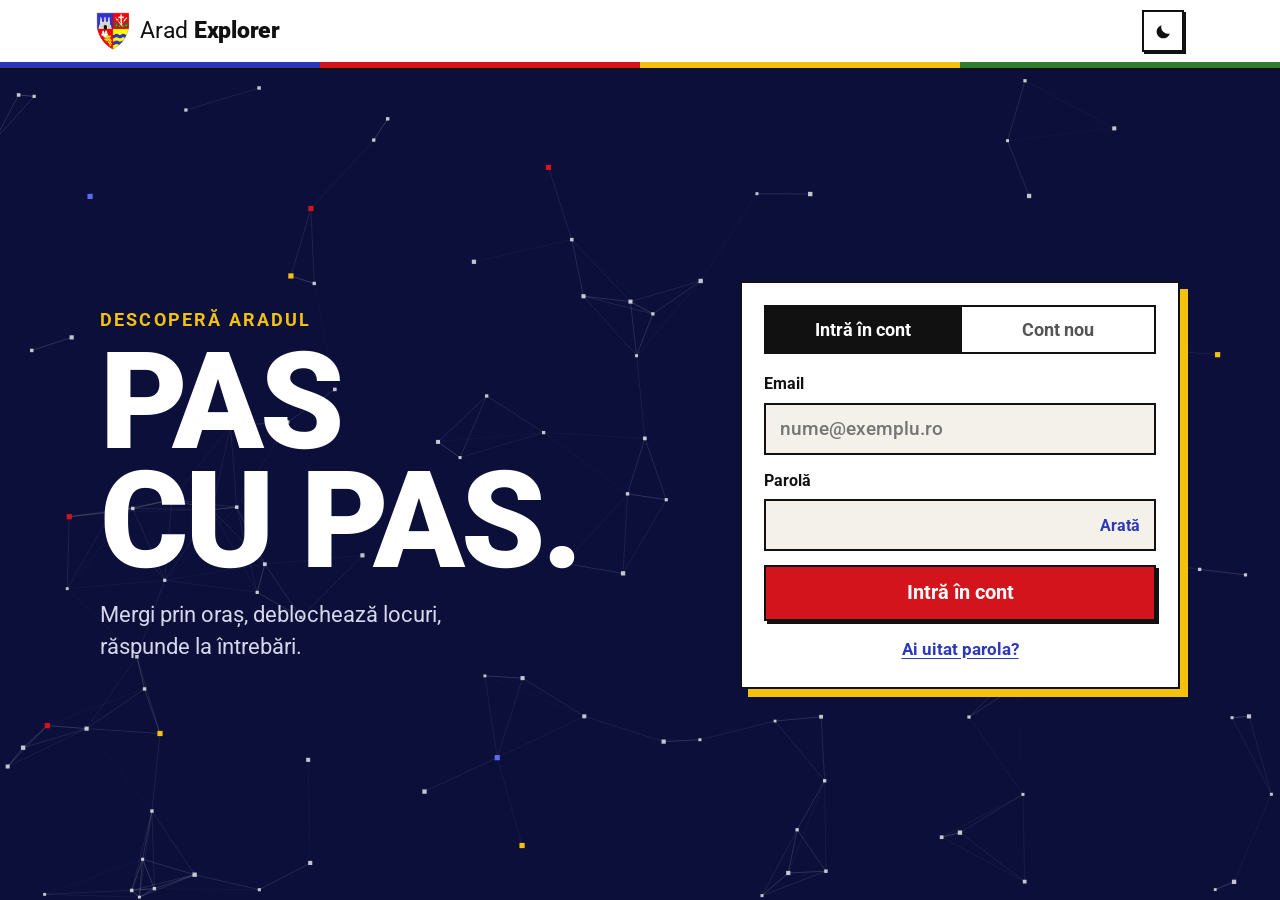
==== commit 1cf6542b: "Streamlined redesign: Roboto, square UI, fun login and dashboard, walkthrough - Roboto everywhere, 1" ====
--- a/index.html
+++ b/index.html
@@ -9,7 +9,7 @@
 <link rel="icon" type="image/png" href="assets/brand/favicon.png">
 <link rel="preconnect" href="https://fonts.googleapis.com">
 <link rel="preconnect" href="https://fonts.gstatic.com" crossorigin>
-<link rel="stylesheet" href="https://fonts.googleapis.com/css2?family=Inter:wght@400;500;600;700;800&family=JetBrains+Mono:wght@400&display=swap">
+<link rel="stylesheet" href="https://fonts.googleapis.com/css2?family=Roboto:wght@400;500;700;900&family=Roboto+Mono:wght@500&display=swap">
 <!-- Map library (kept locally in vendor/ so the app does not depend on a CDN) -->
 <link rel="stylesheet" href="vendor/leaflet/leaflet.css">
 <link rel="stylesheet" href="css/styles.css">
@@ -37,6 +37,7 @@
           <div class="menu" id="accountMenu" role="menu" hidden>
             <button role="menuitem" data-act="home">Acasă</button>
             <button role="menuitem" data-act="routes">Schimbă traseul</button>
+            <button role="menuitem" data-act="tour">Cum se joacă</button>
             <button role="menuitem" data-act="resetprog">Ia traseul de la capăt</button>
             <button role="menuitem" data-act="signout">Deconectează-te</button>
           </div>
@@ -48,6 +49,8 @@
       </button>
     </div>
   </div>
+  <!-- coat-of-arms stripe -->
+  <div class="arms-stripe" aria-hidden="true"><i></i><i></i><i></i><i></i></div>
 </header>
 
 <!-- ============ ÎNCĂRCARE / EROARE ============ -->
@@ -65,11 +68,14 @@
 <!-- ============ PAGINA DE START ============ -->
 <section id="welcome" class="screen" hidden>
   <div class="hero">
+    <!-- js/sky.js draws drifting "constellations" here -->
+    <canvas class="sky" id="sky" aria-hidden="true"></canvas>
     <div class="hero-in">
-      <p class="hero-pre">Descoperă Aradul</p>
-      <h1 class="hero-title">pas cu pas</h1>
-      <p class="hero-sub">Un traseu pietonal prin centrul orașului. Fiecare oprire rămâne o umbră pe hartă până ajungi aproape, apoi îți spune povestea ei.</p>
-
+      <div class="hero-copy">
+        <p class="hero-pre">Descoperă Aradul</p>
+        <h1 class="hero-title">pas<br>cu pas.</h1>
+        <p class="hero-sub">Mergi prin oraș, deblochează locuri, răspunde la întrebări.</p>
+      </div>
       <div class="auth-card" id="authCard">
         <div class="auth-tabs" role="tablist" id="authTabs">
           <button type="button" role="tab" data-act="authmode" data-mode="login" id="tabLogin">Intră în cont</button>
@@ -103,23 +109,7 @@
         </div>
       </div>
 
-      <div class="hero-rule" aria-hidden="true"></div>
-      <ul class="facts">
-        <li><b id="stopCount">–</b> opriri pe traseu</li>
-        <li>Întrebări la fiecare oprire</li>
-        <li>Gratuit, cu cont personal</li>
-      </ul>
-    </div>
-  </div>
-
-  <div class="section">
-    <h2 class="section-title">Cum funcționează</h2>
-    <ol class="how">
-      <li class="how-card c-blue"><span>1</span><h3>Urmează harta</h3><p>Harta îți arată drumul până la următoarea oprire.</p></li>
-      <li class="how-card c-red"><span>2</span><h3>Descoperă locul</h3><p>Când ajungi aproape, umbra se transformă într-un loc cu poză și poveste.</p></li>
-      <li class="how-card c-gold"><span>3</span><h3>Răspunde la întrebări</h3><p>După întrebări, aplicația te trimite singură spre oprirea următoare.</p></li>
-    </ol>
-    <p class="fineprint">Scorurile se salvează în contul tău, așa că le regăsești și pe alt telefon. Pentru indicații ai nevoie de acces la locație.</p>
+    </div>
   </div>
 </section>
 
@@ -127,33 +117,27 @@
 <section id="dashboard" class="screen" hidden>
   <div class="dash-wrap">
     <div class="dash-head">
-      <p class="kicker">Bine ai venit</p>
       <h1 id="dashHello">Salut!</h1>
-      <div class="dash-stats" id="dashStats">
-        <div><b id="dashScore">–</b><span>puncte</span></div>
-        <div><b id="dashFB">–</b><span>first blood</span></div>
-        <div><b id="dashRank">–</b><span>loc în clasament</span></div>
-      </div>
+      <p class="dash-line" id="dashStats"><span><b id="dashScore">–</b> puncte</span><span><b id="dashFB">–</b> first blood</span><span>locul <b id="dashRank">–</b></span></p>
     </div>
     <div class="dash-cards">
       <button class="dash-card c-map" data-act="openmap">
-        <span class="dash-ico" aria-hidden="true"><svg viewBox="0 0 24 24"><path d="M9 4 3 6.5v13.5l6-2.5 6 2.5 6-2.5V4l-6 2.5z"/><path d="M9 4v13.5M15 6.5V20"/></svg></span>
-        <span class="dash-body">
-          <span class="dash-title">Explorează orașul</span>
-          <span class="dash-desc">Harta cu GPS: trasee, întrebări la fiecare oprire și misiuni secundare.</span>
-          <span class="dash-go" id="dashMapGo">Alege un traseu →</span>
+        <span class="dash-art" aria-hidden="true">
+          <svg viewBox="0 0 120 120"><path class="dm-road" d="M10 98 C 40 92, 34 62, 60 58 S 98 30, 110 18"/><circle class="dm-dot" cx="10" cy="98" r="6"/><g class="dm-pin"><path d="M88 14c-11 0-19 8-19 18 0 14 19 32 19 32s19-18 19-32c0-10-8-18-19-18z"/><circle cx="88" cy="32" r="7"/></g></svg>
         </span>
+        <span class="dash-title">Vizionare<br>pe viu</span>
+        <span class="dash-desc">Harta cu GPS. Mergi la locuri și deblochează-le.</span>
+        <span class="dash-go" id="dashMapGo">Pornește →</span>
       </button>
       <button class="dash-card c-game" data-act="minigame">
-        <span class="dash-ico" aria-hidden="true"><svg viewBox="0 0 24 24"><rect x="2.5" y="7" width="19" height="11" rx="4"/><path d="M7 10.5v4M5 12.5h4"/><circle cx="15.5" cy="11.5" r="1"/><circle cx="18" cy="13.5" r="1"/></svg></span>
-        <span class="dash-body">
-          <span class="dash-title">Minijoc</span>
-          <span class="dash-desc">Un joc 2D prin locurile Aradului.</span>
-          <span class="dash-go">În curând →</span>
+        <span class="dash-art" aria-hidden="true">
+          <svg viewBox="0 0 120 120"><rect class="dg-pad" x="14" y="38" width="92" height="50"/><path class="dg-cross" d="M36 52v22M25 63h22"/><rect class="dg-a" x="74" y="54" width="9" height="9"/><rect class="dg-b" x="86" y="64" width="9" height="9"/></svg>
         </span>
+        <span class="dash-title">Joc<br>interactiv</span>
+        <span class="dash-desc">Un joc 2D prin locurile Aradului.</span>
+        <span class="dash-go">În curând →</span>
       </button>
     </div>
-    <button class="btn" data-act="leaderboard">Vezi clasamentul →</button>
   </div>
 </section>
 
@@ -318,7 +302,7 @@
 <footer class="site-footer">
   <div class="foot-in">
     <span>Arad Explorer · Hack4Arad</span>
-    <span>Hartă © OpenStreetMap, CARTO · Rute: FOSSGIS/OSRM · Fotografii provizorii: Wikipedia / Wikimedia Commons</span>
+    <span>Hartă © OpenStreetMap, CARTO · Rute FOSSGIS/OSRM · Foto Wikimedia Commons</span>
   </div>
 </footer>
 
@@ -341,6 +325,19 @@
 </div>
 
 <div id="sheet" hidden><div class="sheet-in" id="sheetBody" role="dialog" aria-modal="true"></div></div>
+<!-- First-visit walkthrough for the map (js/tour.js) -->
+<div id="tour" class="tour" hidden>
+  <div class="tour-hole" id="tourHole"></div>
+  <div class="tour-card" id="tourCard" role="dialog" aria-modal="true" aria-labelledby="tourTitle">
+    <p class="tour-step" id="tourStep"></p>
+    <h2 id="tourTitle"></h2>
+    <div class="tour-body" id="tourBody"></div>
+    <div class="tour-actions">
+      <button class="btn" data-act="tourskip" id="tourSkip">Sari peste</button>
+      <button class="btn primary" data-act="tournext" id="tourNext">Mai departe</button>
+    </div>
+  </div>
+</div>
 <div id="toast" hidden role="status"></div>
 
 <script src="vendor/leaflet/leaflet.js"></script>
--- a/css/styles.css
+++ b/css/styles.css
@@ -1,550 +1,553 @@
 /* =====================================================================
    Arad Explorer — styles
-   Palette taken from the Arad coat of arms (stema Aradului):
-   blue field, red field, gold/yellow, white, oak-leaf green.
-   Change the brand colours here; js/config.js has the map equivalents.
+   Simple, square, readable. Roboto everywhere, large type, 2px edges and
+   hard offset shadows that "press" when clicked.
+   Palette from the Arad coat of arms (stema Aradului): blue, red, gold,
+   green. Brand colours live here; js/config.js has the map equivalents.
    ===================================================================== */
 :root {
   color-scheme: light;
-  --blue-text: #2b38b8;   /* blue used as text/links */
-  --red-hover: #b10f16;
-  --red-soft: #fde7e8;
-  --red-text: #b10f16;
-  --gold-text: #7a5b00;
-  --gold-ink: #5c4400;
-  --line-strong: #c9ccdb;
-  --map-bg: #e8eaf0;
-  --dot-idle: #9aa0b8;
-  --hdr-h: 62px;          /* set from JS to the real header height */
-  --dock-h: 64px;         /* phone bottom bar */
-  --blue: #2b38b8;        /* câmpul albastru */
-  --blue-soft: #e9ebfa;
-  --red: #d4141c;         /* câmpul roșu */
-  --red-dark: #b10f16;
-  --gold: #f4c20d;        /* galbenul / auriul */
-  --gold-soft: #fdf3cf;
-  --green: #2e7d32;       /* frunzele de stejar */
-  --green-soft: #e4f2e5;
-
-  --ink: #0b0f3a;         /* fundalul hero, bleumarin foarte închis */
-  --text: #14183a;
-  --muted: #5b6079;
-  --line: #e2e4ee;
-  --bg: #f5f6fa;
+  --blue: #2b38b8;  --blue-soft: #e8eafb; --blue-text: #2b38b8;
+  --red: #d4141c;   --red-hover: #b10f16; --red-soft: #fde4e5; --red-text: #b10f16; --red-dark: #b10f16;
+  --gold: #f4c20d;  --gold-soft: #fff3c4; --gold-text: #6b4f00; --gold-ink: #4a3700;
+  --green: #2e7d32; --green-soft: #e1f2e2;
+
+  --ink: #0b0f3a;          /* hero / progress band */
+  --text: #111111;
+  --muted: #555555;
+  --edge: #111111;         /* borders and hard shadows */
+  --line: #dcd8cf;         /* quiet dividers */
+  --line-strong: #b9b4a8;
+  --bg: #f4f1ea;           /* warm paper */
   --surface: #ffffff;
-  --overlay: rgba(11, 15, 58, .55);
-
-  --radius: 14px;
-  --font: "Inter", system-ui, -apple-system, "Segoe UI", Roboto, sans-serif;
-  --mono: "JetBrains Mono", ui-monospace, "SFMono-Regular", Menlo, monospace;
-}
-
-/* ===================== DARK MODE =====================
-   Black background; coat-of-arms colours stay as accents.
-   Follows the phone/computer setting unless the visitor picks a theme
-   with the header button (saved as data-theme on <html>). */
+  --overlay: rgba(10, 10, 20, .6);
+  --map-bg: #e6e3dc;
+  --dot-idle: #9a968c;
+
+  --hdr-h: 64px;           /* set from JS to the real header height */
+  --dock-h: 68px;          /* phone bottom bar */
+  --shadow: 4px 4px 0 var(--edge);
+  --font: "Roboto", system-ui, -apple-system, "Segoe UI", Arial, sans-serif;
+  --mono: "Roboto Mono", ui-monospace, Menlo, monospace;
+}
+
+/* ---------- dark mode: black, white edges, same accents ---------- */
 :root[data-theme="dark"] {
   color-scheme: dark;
-  --blue: #4351d6; --blue-soft: #1a1c2e; --blue-text: #a3acff;
-  --red: #e3262e; --red-hover: #f0454c; --red-soft: #33161a; --red-text: #ff8a8f; --red-dark: #ff8a8f;
-  --gold: #f4c20d; --gold-soft: #2e2810; --gold-text: #f4c20d; --gold-ink: #f6d977;
+  --blue: #4a57e0; --blue-soft: #1a1c2e; --blue-text: #a9b1ff;
+  --red: #e3262e; --red-hover: #f0454c; --red-soft: #33161a; --red-text: #ff8f94; --red-dark: #ff8f94;
+  --gold-soft: #2e2810; --gold-text: #f4c20d; --gold-ink: #f6d977;
   --green: #5cbf62; --green-soft: #142a17;
-  --ink: #000000; --text: #ededed; --muted: #a3a3a3; --line: #2a2a2a; --line-strong: #3d3d3d;
-  --bg: #0a0a0a; --surface: #161616; --overlay: rgba(0, 0, 0, .7); --map-bg: #121212; --dot-idle: #666666;
+  --ink: #000000; --text: #f2f2f2; --muted: #a8a8a8; --edge: #e6e6e6; --line: #2c2c2c; --line-strong: #444444;
+  --bg: #0a0a0a; --surface: #161616; --overlay: rgba(0, 0, 0, .72); --map-bg: #121212; --dot-idle: #666666;
 }
 @media (prefers-color-scheme: dark) {
   :root:not([data-theme="light"]) {
     color-scheme: dark;
-    --blue: #4351d6; --blue-soft: #1a1c2e; --blue-text: #a3acff;
-    --red: #e3262e; --red-hover: #f0454c; --red-soft: #33161a; --red-text: #ff8a8f; --red-dark: #ff8a8f;
-    --gold: #f4c20d; --gold-soft: #2e2810; --gold-text: #f4c20d; --gold-ink: #f6d977;
+    --blue: #4a57e0; --blue-soft: #1a1c2e; --blue-text: #a9b1ff;
+    --red: #e3262e; --red-hover: #f0454c; --red-soft: #33161a; --red-text: #ff8f94; --red-dark: #ff8f94;
+    --gold-soft: #2e2810; --gold-text: #f4c20d; --gold-ink: #f6d977;
     --green: #5cbf62; --green-soft: #142a17;
-    --ink: #000000; --text: #ededed; --muted: #a3a3a3; --line: #2a2a2a; --line-strong: #3d3d3d;
-    --bg: #0a0a0a; --surface: #161616; --overlay: rgba(0, 0, 0, .7); --map-bg: #121212; --dot-idle: #666666;
+    --ink: #000000; --text: #f2f2f2; --muted: #a8a8a8; --edge: #e6e6e6; --line: #2c2c2c; --line-strong: #444444;
+    --bg: #0a0a0a; --surface: #161616; --overlay: rgba(0, 0, 0, .72); --map-bg: #121212; --dot-idle: #666666;
   }
 }
 
 /* ===================== BASE ===================== */
-*, *::before, *::after { box-sizing: border-box; }
+*, *::before, *::after { box-sizing: border-box; border-radius: 0; }
 [hidden] { display: none !important; }
-html { background: var(--bg); }
+html { background: var(--bg); font-size: 18px; }
 body {
   margin: 0; min-height: 100vh; display: flex; flex-direction: column;
   background: var(--bg); color: var(--text);
-  font: 16px/1.55 var(--font);
-  -webkit-font-smoothing: antialiased;
+  font: 400 1rem/1.5 var(--font);
+  -webkit-font-smoothing: antialiased; text-rendering: optimizeLegibility;
 }
 .screen { flex: 1; }
-a { color: var(--blue-text); }
-h1, h2, h3 { margin: 0; letter-spacing: -.015em; }
-h2 { font-size: 1.35rem; }
-h3 { font-size: 1.05rem; }
+a { color: var(--blue-text); text-underline-offset: 3px; }
+h1, h2, h3 { margin: 0; font-weight: 900; letter-spacing: -.01em; line-height: 1.1; }
+h1 { font-size: clamp(2rem, 5.5vw, 3rem); }
+h2 { font-size: 1.4rem; }
+h3 { font-size: 1.1rem; }
 p { margin: 0; }
+b, strong { font-weight: 700; }
 .muted { color: var(--muted); }
 .note { font-size: .82rem; color: var(--muted); margin-top: 8px; }
 .row { display: flex; gap: 10px; align-items: center; flex-wrap: wrap; }
 .sr-only { position: absolute; width: 1px; height: 1px; overflow: hidden; clip: rect(0 0 0 0); white-space: nowrap; }
-
+.kicker { font-size: .72rem; font-weight: 700; letter-spacing: .08em; text-transform: uppercase; color: var(--blue-text); margin-bottom: 6px; }
+:focus-visible { outline: 3px solid var(--gold); outline-offset: 2px; }
+
+/* Buttons: square, 2px edge, hard shadow that presses down on click */
 .btn {
-  display: inline-flex; align-items: center; justify-content: center; gap: 6px;
-  padding: 10px 18px; border-radius: 8px; border: 1px solid var(--line);
-  background: var(--surface); color: var(--text); font: 600 .95rem var(--font);
-  cursor: pointer; text-decoration: none; transition: background .15s, border-color .15s;
-}
-.btn:hover { border-color: var(--line-strong); }
-.btn.primary { background: var(--red); border-color: var(--red); color: #fff; }
-.btn.primary:hover { background: var(--red-hover); border-color: var(--red-hover); }
-.btn.lg { padding: 14px 24px; font-size: 1rem; }
-.btn.sm { padding: 7px 12px; font-size: .85rem; }
-.btn:disabled { opacity: .45; cursor: not-allowed; }
-:focus-visible { outline: 3px solid var(--gold); outline-offset: 2px; }
-
-.card { background: var(--surface); border: 1px solid var(--line); border-radius: var(--radius); padding: 18px; }
-.kicker { font-size: .75rem; font-weight: 700; letter-spacing: .1em; text-transform: uppercase; color: var(--blue-text); margin-bottom: 4px; }
-
-/* ===================== HEADER ===================== */
-.site-header { background: var(--surface); border-bottom: 3px solid var(--red); position: sticky; top: 0; z-index: 1200; padding-top: env(safe-area-inset-top, 0px); }
-.hdr-in { max-width: 1080px; margin: 0 auto; padding: 12px 16px; display: flex; align-items: center; justify-content: space-between; gap: 12px; }
-.brand { display: flex; align-items: center; gap: 10px; text-decoration: none; color: var(--text); }
-.brand img { width: 34px; height: auto; display: block; }
-.brand span { font-size: 1.35rem; font-weight: 500; letter-spacing: -.02em; }
-.brand b { font-weight: 800; }
-
-.hdr-right { display: flex; align-items: center; gap: 6px; }
-.account { position: relative; }
-.nav-link { border: 0; background: none; padding: 8px 12px; border-radius: 8px; font: 600 .95rem var(--font); color: var(--text); cursor: pointer; }
-.nav-link:hover { background: var(--bg); }
-.nav-link.active { color: var(--red); box-shadow: inset 0 -2px 0 var(--red); border-radius: 0; }
-.pill {
-  display: inline-flex; align-items: center; gap: 8px; max-width: 52vw;
-  padding: 8px 18px; border-radius: 999px; border: 0; background: var(--red); color: #fff;
-  font: 600 .82rem var(--font); letter-spacing: .04em; text-transform: uppercase; cursor: pointer;
-}
-.pill span:last-child { overflow: hidden; text-overflow: ellipsis; white-space: nowrap; }
-.pill-dot { width: 8px; height: 8px; border-radius: 50%; background: var(--gold); flex: none; }
-.menu { position: absolute; right: 0; top: calc(100% + 8px); min-width: 220px; background: var(--surface); border: 1px solid var(--line); border-radius: 12px; box-shadow: 0 12px 30px rgba(11, 15, 58, .16); padding: 6px; z-index: 1300; }
-.menu button { display: block; width: 100%; text-align: left; padding: 10px 12px; border: 0; border-radius: 8px; background: none; color: var(--text); font: 500 .95rem var(--font); cursor: pointer; }
-.menu button:hover { background: var(--bg); }
-
-/* ===================== WELCOME ===================== */
-.hero { position: relative; color: #fff; background: var(--ink); }
-.hero-in { position: relative; max-width: 760px; margin: 0 auto; padding: clamp(56px, 11vw, 112px) 20px 56px; text-align: center; }
-.hero-pre { font-size: clamp(1.6rem, 5vw, 2.8rem); font-weight: 700; letter-spacing: -.02em; color: #a3a8cf; }
-.hero-title { font-size: clamp(3rem, 12vw, 5.6rem); font-weight: 800; line-height: .98; letter-spacing: -.035em; margin-top: 2px; color: #fff; }
-.hero-sub { font-family: var(--mono); font-size: .95rem; line-height: 1.75; color: #c8cbe4; max-width: 560px; margin: 22px auto 30px; letter-spacing: .01em; }
-
-.auth-card { max-width: 420px; margin: 0 auto; text-align: left; background: var(--surface); color: var(--text); border-radius: var(--radius); padding: 20px; box-shadow: 0 18px 40px rgba(0, 0, 0, .25); }
-.auth-tabs { display: grid; grid-template-columns: 1fr 1fr; background: var(--bg); border-radius: 10px; padding: 4px; margin-bottom: 16px; }
-.auth-tabs button { border: 0; background: none; padding: 9px; border-radius: 8px; font: 600 .95rem var(--font); color: var(--muted); cursor: pointer; }
-.auth-tabs button.on { background: var(--surface); color: var(--text); box-shadow: 0 1px 3px rgba(11, 15, 58, .15); }
-.auth-title { font-size: 1.25rem; margin-bottom: 4px; }
-.auth-lead { color: var(--muted); font-size: .92rem; margin-bottom: 14px; }
-.field { display: grid; gap: 5px; margin-bottom: 12px; }
-.field > span:first-child { font-size: .85rem; font-weight: 600; }
-.field input { width: 100%; padding: 12px 14px; border-radius: 8px; border: 1px solid var(--line); background: var(--bg); color: var(--text); font: 500 1rem var(--font); }
-.field input:focus { outline: none; border-color: var(--blue); background: var(--surface); box-shadow: 0 0 0 3px var(--blue-soft); }
-.pass-wrap { position: relative; display: block; }
-.pass-wrap input { padding-right: 70px; }
-.peek { position: absolute; right: 6px; top: 50%; transform: translateY(-50%); border: 0; background: none; color: var(--blue-text); font: 600 .8rem var(--font); padding: 6px 8px; cursor: pointer; }
-.err { color: var(--red-text); font-size: .88rem; min-height: 1.3em; margin: 2px 0 8px; }
-.err:empty { min-height: 0; margin: 0; }
-.okmsg { background: var(--green-soft); color: var(--green); border-radius: 8px; padding: 10px 12px; font-size: .9rem; margin: 2px 0 12px; }
+  display: inline-flex; align-items: center; justify-content: center; gap: 8px; min-height: 48px;
+  padding: 10px 20px; border: 2px solid var(--edge); background: var(--surface); color: var(--text);
+  font: 700 1rem var(--font); cursor: pointer; text-decoration: none; box-shadow: 3px 3px 0 var(--edge);
+  transition: transform .08s, box-shadow .08s, background .15s;
+}
+.btn:hover { transform: translate(-1px, -1px); box-shadow: 4px 4px 0 var(--edge); }
+.btn:active { transform: translate(3px, 3px); box-shadow: 0 0 0 var(--edge); }
+.btn.primary { background: var(--red); color: #fff; }
+.btn.primary:hover { background: var(--red-hover); }
+.btn.lg { min-height: 56px; padding: 14px 26px; font-size: 1.1rem; }
+.btn.sm { min-height: 38px; padding: 6px 12px; font-size: .88rem; box-shadow: 2px 2px 0 var(--edge); }
 .btn.block { width: 100%; }
 .btn.busy { opacity: .7; pointer-events: none; }
+.btn:disabled { opacity: .4; cursor: not-allowed; transform: none; box-shadow: 3px 3px 0 var(--edge); }
+.linkbtn { border: 0; background: none; color: var(--blue-text); font: 700 .95rem var(--font); cursor: pointer; padding: 6px; text-decoration: underline; text-underline-offset: 3px; }
+
+.card { background: var(--surface); border: 2px solid var(--edge); padding: 20px; }
+
+/* ===================== HEADER ===================== */
+.site-header { background: var(--surface); position: sticky; top: 0; z-index: 1200; padding-top: env(safe-area-inset-top, 0px); border-bottom: 2px solid var(--edge); }
+.hdr-in { max-width: 1120px; margin: 0 auto; padding: 10px 16px; display: flex; align-items: center; justify-content: space-between; gap: 12px; }
+.arms-stripe { display: grid; grid-template-columns: repeat(4, 1fr); height: 6px; }
+.arms-stripe i:nth-child(1) { background: var(--blue); } .arms-stripe i:nth-child(2) { background: var(--red); }
+.arms-stripe i:nth-child(3) { background: var(--gold); } .arms-stripe i:nth-child(4) { background: var(--green); }
+.brand { display: flex; align-items: center; gap: 10px; text-decoration: none; color: var(--text); }
+.brand img { width: 34px; height: auto; display: block; transition: transform .2s; }
+.brand:hover img { transform: rotate(-8deg); }
+.brand span { font-size: 1.3rem; font-weight: 400; letter-spacing: -.01em; white-space: nowrap; }
+.brand b { font-weight: 900; }
+
+.hdr-tools { display: flex; align-items: center; gap: 10px; }
+.hdr-right { display: flex; align-items: center; gap: 8px; }
+.account { position: relative; }
+.nav-link { border: 0; background: none; padding: 8px 10px; font: 700 1rem var(--font); color: var(--text); cursor: pointer; border-bottom: 3px solid transparent; }
+.nav-link:hover { border-bottom-color: var(--line-strong); }
+.nav-link.active { border-bottom-color: var(--red); color: var(--red-text); }
+.pill {
+  display: inline-flex; align-items: center; gap: 8px; max-width: 46vw; min-height: 42px;
+  padding: 6px 14px; border: 2px solid var(--edge); background: var(--red); color: #fff;
+  font: 700 .85rem var(--font); letter-spacing: .04em; text-transform: uppercase; cursor: pointer; box-shadow: 2px 2px 0 var(--edge);
+}
+.pill:active { transform: translate(2px, 2px); box-shadow: none; }
+.pill span:last-child { overflow: hidden; text-overflow: ellipsis; white-space: nowrap; }
+.pill-dot { width: 8px; height: 8px; background: var(--gold); flex: none; }
+.menu { position: absolute; right: 0; top: calc(100% + 10px); min-width: 230px; background: var(--surface); border: 2px solid var(--edge); box-shadow: var(--shadow); z-index: 1300; }
+.menu button { display: block; width: 100%; text-align: left; padding: 13px 16px; border: 0; border-bottom: 1px solid var(--line); background: none; color: var(--text); font: 500 1rem var(--font); cursor: pointer; }
+.menu button:last-child { border-bottom: 0; }
+.menu button:hover { background: var(--gold-soft); }
+.icon-btn { width: 42px; height: 42px; flex: none; border: 2px solid var(--edge); background: var(--surface); color: var(--text); display: grid; place-items: center; cursor: pointer; box-shadow: 2px 2px 0 var(--edge); }
+.icon-btn:active { transform: translate(2px, 2px); box-shadow: none; }
+.icon-btn svg { width: 19px; height: 19px; }
+.i-moon { fill: currentColor; }
+.i-sun { display: none; fill: none; stroke: currentColor; stroke-width: 2; stroke-linecap: square; }
+.i-sun circle { fill: currentColor; stroke: none; }
+.is-dark .i-sun { display: block; } .is-dark .i-moon { display: none; }
+
+/* ===================== LOGIN ===================== */
+.hero { position: relative; overflow: hidden; color: #fff; background: var(--ink); min-height: calc(100vh - var(--hdr-h)); display: grid; }
+.sky { position: absolute; inset: 0; width: 100%; height: 100%; display: block; }
+.hero-in { position: relative; width: 100%; max-width: 1120px; margin: 0 auto; padding: clamp(36px, 7vw, 80px) 20px; display: grid; gap: 36px; align-items: center; grid-template-columns: 1.1fr .9fr; pointer-events: none; }
+.hero-in > * { pointer-events: auto; }
+.hero-copy { pointer-events: none; }
+.hero-pre { font-size: 1rem; font-weight: 700; letter-spacing: .12em; text-transform: uppercase; color: var(--gold); }
+.hero-title { font-size: clamp(3.4rem, 11vw, 7.5rem); font-weight: 900; line-height: .88; letter-spacing: -.03em; text-transform: uppercase; margin: 10px 0 18px; color: #fff; }
+.hero-sub { font-size: 1.2rem; color: #d6d8ea; max-width: 30ch; }
+
+.auth-card { width: 100%; max-width: 440px; justify-self: end; background: var(--surface); color: var(--text); border: 2px solid var(--edge); box-shadow: 8px 8px 0 var(--gold); padding: 22px; }
+.auth-tabs { display: grid; grid-template-columns: 1fr 1fr; border: 2px solid var(--edge); margin-bottom: 18px; }
+.auth-tabs button { border: 0; background: var(--surface); padding: 12px; font: 700 1rem var(--font); color: var(--muted); cursor: pointer; }
+.auth-tabs button + button { border-left: 2px solid var(--edge); }
+.auth-tabs button.on { background: var(--edge); color: var(--surface); }
+.auth-title { font-size: 1.4rem; margin-bottom: 6px; }
+.auth-lead { color: var(--muted); margin-bottom: 14px; }
+.field { display: grid; gap: 6px; margin-bottom: 14px; }
+.field > span:first-child { font-size: .9rem; font-weight: 700; }
+.field input { width: 100%; min-height: 52px; padding: 12px 14px; border: 2px solid var(--edge); background: var(--bg); color: var(--text); font: 500 1.05rem var(--font); }
+.field input:focus { outline: none; background: var(--surface); box-shadow: 4px 4px 0 var(--blue); }
+.pass-wrap { position: relative; display: block; }
+.pass-wrap input { padding-right: 84px; }
+.peek { position: absolute; right: 8px; top: 50%; transform: translateY(-50%); border: 0; background: none; color: var(--blue-text); font: 700 .88rem var(--font); padding: 8px; cursor: pointer; }
+.err { color: var(--red-text); font-size: .95rem; font-weight: 500; margin: 2px 0 10px; }
+.err:empty { margin: 0; }
+.okmsg { background: var(--green-soft); color: var(--green); border-left: 5px solid var(--green); padding: 12px 14px; margin: 2px 0 14px; }
 .auth-links { display: flex; justify-content: center; margin-top: 12px; }
-.linkbtn { border: 0; background: none; color: var(--blue-text); font: 600 .9rem var(--font); cursor: pointer; padding: 4px; }
-.linkbtn:hover { text-decoration: underline; }
-
-.hero-rule { height: 1px; max-width: 460px; margin: 44px auto 22px; background: rgba(255, 255, 255, .18); }
-.facts { list-style: none; padding: 0; margin: 0; display: flex; flex-wrap: wrap; justify-content: center; font-size: .9rem; color: #b9bcd8; }
-.facts li { padding: 2px 16px; }
-.facts li + li { border-left: 1px solid rgba(255, 255, 255, .22); }
-.facts b { color: #fff; }
-
-.section { max-width: 1080px; margin: 0 auto; padding: 52px 16px 40px; }
-.section-title { font-size: 1.6rem; text-align: center; margin-bottom: 24px; }
-.how { list-style: none; padding: 0; margin: 0; display: grid; gap: 16px; grid-template-columns: repeat(auto-fit, minmax(220px, 1fr)); }
-.how-card { background: var(--surface); border: 1px solid var(--line); border-top: 4px solid var(--c); border-radius: var(--radius); padding: 22px; }
-.how-card span { display: inline-grid; place-items: center; width: 34px; height: 34px; border-radius: 50%; background: var(--c); color: var(--on, #fff); font-weight: 800; margin-bottom: 12px; }
-.how-card h3 { margin-bottom: 6px; }
-.how-card p { color: var(--muted); }
-.c-blue { --c: var(--blue); } .c-red { --c: var(--red); } .c-gold { --c: var(--gold); --on: var(--ink); }
-.fineprint { text-align: center; color: var(--muted); font-size: .88rem; margin-top: 24px; }
+
+/* ===================== DASHBOARD ===================== */
+.dash-wrap { max-width: 1120px; margin: 0 auto; padding: clamp(24px, 5vw, 56px) 16px 48px; display: grid; gap: 22px; }
+.dash-head h1 { font-size: clamp(2.2rem, 7vw, 4rem); text-transform: uppercase; letter-spacing: -.02em; }
+.dash-line { display: flex; flex-wrap: wrap; gap: 8px; margin-top: 12px; }
+.dash-line span { border: 2px solid var(--edge); background: var(--surface); padding: 6px 12px; font-size: .95rem; }
+.dash-line b { font-size: 1.15rem; font-weight: 900; font-variant-numeric: tabular-nums; }
+.dash-cards { display: grid; grid-template-columns: 1fr 1fr; gap: 22px; }
+.dash-card {
+  --c: var(--red);
+  position: relative; display: flex; flex-direction: column; justify-content: flex-end; gap: 10px; min-height: min(58vh, 460px); container-type: inline-size;
+  padding: 26px; text-align: left; overflow: hidden; cursor: pointer;
+  background: var(--c); color: #fff; border: 2px solid var(--edge); box-shadow: 6px 6px 0 var(--edge); font: inherit;
+  transform: perspective(900px) rotateX(var(--rx, 0deg)) rotateY(var(--ry, 0deg)) translate(var(--lift, 0), var(--lift, 0));
+  transition: transform .12s ease-out, box-shadow .12s;
+}
+.dash-card.c-game { --c: var(--blue); }
+.dash-card:hover { --lift: -4px; box-shadow: 10px 10px 0 var(--edge); }
+.dash-card:active { --lift: 4px; box-shadow: 0 0 0 var(--edge); }
+.dash-title { font-size: clamp(2.2rem, 13cqi, 4.6rem); font-weight: 900; line-height: .9; text-transform: uppercase; letter-spacing: -.02em; }
+.dash-desc { font-size: 1.1rem; max-width: 26ch; opacity: .92; }
+.dash-go { align-self: flex-start; margin-top: 8px; padding: 8px 14px; background: #fff; color: #111; font-weight: 900; border: 2px solid #111; }
+.dash-art { position: absolute; top: 18px; right: 18px; width: clamp(110px, 16vw, 170px); }
+.dash-art svg { width: 100%; height: auto; display: block; overflow: visible; }
+.dm-road { fill: none; stroke: #fff; stroke-width: 5; stroke-dasharray: 10 9; stroke-linecap: square; animation: road 1.6s linear infinite; }
+.dm-dot { fill: #fff; }
+.dm-pin path { fill: var(--gold); stroke: #111; stroke-width: 3; }
+.dm-pin circle { fill: #111; }
+.dm-pin { transform-origin: 88px 64px; animation: hop 1.8s ease-in-out infinite; }
+.dg-pad { fill: rgba(255, 255, 255, .12); stroke: #fff; stroke-width: 5; }
+.dg-cross { stroke: #fff; stroke-width: 6; }
+.dg-a { fill: var(--gold); } .dg-b { fill: #ff6b70; }
+.dash-card.c-game .dash-art svg { animation: wiggle 2.6s ease-in-out infinite; transform-origin: 60px 63px; }
+.dg-a { animation: blink 1.3s steps(1) infinite; } .dg-b { animation: blink 1.3s steps(1) .65s infinite; }
+.dash-card:hover .dm-pin { animation-duration: .7s; }
+.dash-card:hover .dash-art svg { animation-duration: .9s; }
+@keyframes road { to { stroke-dashoffset: -19; } }
+@keyframes hop { 0%, 100% { transform: translateY(0); } 45% { transform: translateY(-12px); } 60% { transform: translateY(0) scaleY(.92); } }
+@keyframes wiggle { 0%, 100% { transform: rotate(0); } 25% { transform: rotate(-6deg); } 75% { transform: rotate(6deg); } }
+@keyframes blink { 50% { opacity: .25; } }
 
 /* ===================== APP ===================== */
 .band { background: var(--ink); color: #fff; }
-.band-in { max-width: 1080px; margin: 0 auto; padding: 18px 16px; display: flex; gap: 16px; align-items: center; justify-content: space-between; flex-wrap: wrap; }
-.band-pre { font-size: 1.3rem; font-weight: 800; letter-spacing: -.02em; }
-.band-text { color: #c8cbe4; font-size: .95rem; margin-top: 2px; }
-.pdots { display: flex; gap: 6px; }
-.pdot { width: 34px; height: 8px; border-radius: 99px; background: rgba(255, 255, 255, .22); }
+.band-in { max-width: 1120px; margin: 0 auto; padding: 16px; display: flex; gap: 16px; align-items: center; justify-content: space-between; flex-wrap: wrap; }
+.band-pre { font-size: 1.4rem; font-weight: 900; text-transform: uppercase; letter-spacing: -.01em; }
+.band-text { color: #d3d5e8; margin-top: 2px; }
+.pdots { display: flex; gap: 5px; }
+.pdot { width: 30px; height: 10px; background: rgba(255, 255, 255, .22); }
 .pdot.cur { background: var(--gold); }
 .pdot.done { background: #fff; }
 
-.wrap { max-width: 1080px; margin: 0 auto; padding: 16px; display: grid; gap: 16px; }
-
-.mapbox { position: relative; isolation: isolate; z-index: 0; border: 1px solid var(--line); border-radius: var(--radius); overflow: hidden; background: var(--map-bg); height: clamp(360px, 62vh, 640px); }
+.wrap { max-width: 1120px; margin: 0 auto; padding: 16px; display: grid; gap: 18px; }
+
+.mapbox { position: relative; isolation: isolate; z-index: 0; border: 2px solid var(--edge); box-shadow: var(--shadow); overflow: hidden; background: var(--map-bg); height: clamp(380px, 62vh, 660px); }
 #map { width: 100%; height: 100%; }
-.ctrls { position: absolute; right: 12px; top: 12px; display: flex; flex-direction: column; gap: 6px; z-index: 1000; }
-.ctrls button { width: 42px; height: 42px; border-radius: 10px; border: 1px solid var(--line); background: var(--surface); color: var(--text); font-size: 18px; cursor: pointer; box-shadow: 0 2px 6px rgba(11, 15, 58, .12); }
-.gps-chip { position: absolute; left: 12px; top: 12px; z-index: 1000; display: flex; align-items: center; gap: 8px; max-width: calc(100% - 80px);
-  padding: 7px 12px; border-radius: 999px; background: var(--surface); box-shadow: 0 2px 8px rgba(11, 15, 58, .16); font-size: .85rem; font-weight: 600; }
-.chip-btn { border: 0; background: var(--red); color: #fff; border-radius: 999px; padding: 4px 10px; font: 600 .8rem var(--font); cursor: pointer; }
-.dot { width: 10px; height: 10px; border-radius: 50%; background: var(--dot-idle); flex: none; }
+.ctrls { position: absolute; right: 12px; top: 12px; display: flex; flex-direction: column; gap: 8px; z-index: 1000; }
+.ctrls button { width: 46px; height: 46px; border: 2px solid var(--edge); background: var(--surface); color: var(--text); font: 700 20px var(--font); cursor: pointer; box-shadow: 2px 2px 0 var(--edge); }
+.ctrls button:active { transform: translate(2px, 2px); box-shadow: none; }
+.gps-chip { position: absolute; left: 12px; top: 12px; z-index: 1000; display: flex; align-items: center; gap: 8px; max-width: calc(100% - 84px);
+  padding: 7px 12px; background: var(--surface); border: 2px solid var(--edge); font-size: .9rem; font-weight: 700; }
+.chip-btn { border: 2px solid var(--edge); background: var(--red); color: #fff; padding: 3px 10px; font: 700 .85rem var(--font); cursor: pointer; }
+.dot { width: 10px; height: 10px; background: var(--dot-idle); flex: none; }
 .dot.ok { background: var(--green); } .dot.wait { background: var(--gold); } .dot.err { background: var(--red); }
-.mapmsg { position: absolute; left: 12px; right: 64px; bottom: 28px; z-index: 1000; padding: 8px 12px; border-radius: 10px; background: var(--surface); border: 1px solid var(--red); font-size: .88rem; }
-.gps-help { margin-top: -6px; font-size: .9rem; color: var(--red-text); }
-
-/* Map pins */
+.mapmsg { position: absolute; left: 12px; right: 70px; bottom: 30px; z-index: 1000; padding: 10px 12px; background: var(--surface); border: 2px solid var(--red); font-size: .9rem; }
+.gps-help { margin-top: -8px; color: var(--red-text); font-weight: 500; }
+
+/* Map pins: squares with a hard shadow */
 .pin-wrap { background: none; border: none; }
-.pin { position: relative; width: 34px; height: 34px; border-radius: 50%; display: grid; place-items: center; font: 800 14px var(--font); border: 3px solid #fff; box-shadow: 0 2px 7px rgba(0, 0, 0, .35); cursor: pointer; }
+.pin { position: relative; width: 34px; height: 34px; display: grid; place-items: center; font: 900 15px var(--font); border: 2px solid #111; box-shadow: 2px 2px 0 #111; cursor: pointer; }
 .pin.on { background: var(--red); color: #fff; }
 .pin.off { background: var(--blue); color: #fff; }
-.pin.shadow { background: var(--ink); color: var(--gold); border-color: #8d92b5; animation: pulse 2.4s infinite; }
-@keyframes pulse { 0% { box-shadow: 0 0 0 0 rgba(11, 15, 58, .45); } 70% { box-shadow: 0 0 0 16px rgba(11, 15, 58, 0); } 100% { box-shadow: 0 0 0 0 rgba(11, 15, 58, 0); } }
+.pin.shadow { background: #111; color: var(--gold); border-color: var(--gold); animation: ping 2s infinite; }
+.pin.side { background: var(--gold); color: #111; }
+.pin.side-far { background: #fff; color: #8a6a00; border-color: #8a6a00; box-shadow: 2px 2px 0 #8a6a00; }
+@keyframes ping { 0% { outline: 0 solid rgba(244, 194, 13, .7); } 100% { outline: 14px solid rgba(244, 194, 13, 0); } }
 @media (prefers-reduced-motion: reduce) { .pin.shadow { animation: none; } }
-.pin-label { position: absolute; top: 36px; left: 50%; transform: translateX(-50%); white-space: nowrap; font: 700 12px var(--font); color: var(--text); background: var(--surface); border: 1px solid var(--line); padding: 1px 8px; border-radius: 8px; }
+.pin-label { position: absolute; top: 38px; left: 50%; transform: translateX(-50%); white-space: nowrap; font: 700 12px var(--font); color: #111; background: #fff; border: 2px solid #111; padding: 1px 7px; }
 
 /* Next stop card */
-.next-card h2 { font-size: 1.25rem; }
-.big { font-size: 1.9rem; font-weight: 800; letter-spacing: -.02em; font-variant-numeric: tabular-nums; margin-top: 4px; }
-.next { padding: 12px 14px; border-radius: 10px; background: var(--blue-soft); color: var(--blue-text); font-weight: 600; margin: 10px 0; }
-.steps-wrap summary { cursor: pointer; font-weight: 600; color: var(--blue-text); }
-ol.steps { margin: 10px 0 0; padding-left: 22px; font-size: .92rem; }
-ol.steps li { padding: 3px 0; }
-ol.steps li.cur { font-weight: 700; color: var(--red); }
+.next-card { box-shadow: var(--shadow); }
+.next-card h2 { font-size: 1.35rem; }
+.big { font-size: 2.2rem; font-weight: 900; letter-spacing: -.02em; font-variant-numeric: tabular-nums; margin-top: 6px; }
+.next { padding: 12px 14px; background: var(--blue-soft); color: var(--blue-text); border-left: 5px solid var(--blue); font-weight: 700; margin: 12px 0; }
+.steps-wrap summary { cursor: pointer; font-weight: 700; color: var(--blue-text); }
+ol.steps { margin: 10px 0 0; padding-left: 24px; }
+ol.steps li { padding: 4px 0; }
+ol.steps li.cur { font-weight: 900; color: var(--red-text); }
 #followBtn { margin-top: 12px; }
 
-/* Stop list */
-.list-title { font-size: 1.2rem; margin: 4px 0 10px; }
-ul.places { list-style: none; margin: 0; padding: 0; display: grid; gap: 10px; }
-.place { display: flex; gap: 14px; align-items: center; padding: 14px; border: 1px solid var(--line); border-radius: var(--radius); background: var(--surface); }
-.num { width: 38px; height: 38px; border-radius: 50%; background: var(--blue); color: #fff; font-weight: 800; display: grid; place-items: center; flex: none; }
+/* Stop lists */
+.list-title { font-size: 1.5rem; text-transform: uppercase; margin: 6px 0 12px; }
+ul.places { list-style: none; margin: 0; padding: 0; display: grid; gap: 12px; }
+.place { display: flex; gap: 14px; align-items: center; padding: 14px; border: 2px solid var(--edge); background: var(--surface); }
+.place.on { box-shadow: 4px 4px 0 var(--red); }
+.num { width: 44px; height: 44px; background: var(--blue); color: #fff; font-weight: 900; font-size: 1.1rem; display: grid; place-items: center; flex: none; border: 2px solid var(--edge); }
 .place.on .num { background: var(--red); }
-.place.shadow .num { background: var(--ink); color: var(--gold); }
+.place.shadow .num { background: #111; color: var(--gold); }
 .place.done .num { background: var(--green); }
+.num.side { background: var(--gold); color: #111; }
+.place.done .num.side { background: var(--green); color: #fff; }
 .pinfo { flex: 1; min-width: 0; }
-.pinfo strong { font-size: 1.02rem; }
-.sub2 { font-size: .9rem; color: var(--muted); }
-.status { font-size: .88rem; color: var(--muted); }
-.place.on .status { color: var(--green); font-weight: 600; }
-.pbtns { display: flex; gap: 8px; flex-wrap: wrap; justify-content: flex-end; }
-.tag { display: inline-block; font-size: .7rem; font-weight: 700; text-transform: uppercase; letter-spacing: .06em; padding: 2px 8px; border-radius: 99px; margin-left: 6px; vertical-align: 2px; background: var(--bg); color: var(--muted); }
-.tag.cur { background: var(--gold-soft); color: var(--gold-text); }
-.tag.done { background: var(--green-soft); color: var(--green); }
+.pinfo strong { font-size: 1.1rem; }
+.sub2 { color: var(--muted); }
+.status { font-size: .92rem; color: var(--muted); }
+.place.on .status { color: var(--green); font-weight: 700; }
+.pbtns { display: flex; gap: 10px; flex-wrap: wrap; justify-content: flex-end; }
+.tag { display: inline-block; font-size: .7rem; font-weight: 900; text-transform: uppercase; letter-spacing: .06em; padding: 2px 7px; margin-left: 8px; vertical-align: 3px; background: var(--bg); color: var(--muted); border: 1px solid var(--line-strong); }
+.tag.cur { background: var(--gold); color: #111; border-color: #111; }
+.tag.done { background: var(--green); color: #fff; border-color: var(--green); }
+.sidequests-lead { margin: -4px 0 12px; }
 
 /* ADVANCED tab (developer tools, English on purpose) */
-.advanced { margin-top: 24px; border-top: 1px solid var(--line); padding-top: 12px; }
-.advanced summary { display: inline-flex; align-items: center; gap: 8px; cursor: pointer; list-style: none;
-  padding: 6px 12px; border: 1px solid var(--line); border-radius: 6px; background: var(--surface);
-  font: 700 .72rem var(--font); letter-spacing: .12em; color: var(--muted); }
+.advanced { margin-top: 26px; border-top: 2px dashed var(--line-strong); padding-top: 14px; }
+.advanced summary { display: inline-flex; align-items: center; gap: 8px; cursor: pointer; list-style: none; padding: 6px 12px; border: 2px solid var(--line-strong); font: 500 .75rem var(--mono); letter-spacing: .12em; color: var(--muted); }
 .advanced summary::-webkit-details-marker { display: none; }
-.advanced summary::after { content: "+"; font-size: .9rem; }
+.advanced summary::after { content: "+"; }
 .advanced[open] summary::after { content: "−"; }
-.adv-body { margin-top: 12px; padding: 16px; border: 1px solid var(--line); border-radius: var(--radius); background: var(--surface); display: grid; gap: 18px; }
+.adv-body { margin-top: 12px; padding: 16px; border: 2px solid var(--line-strong); background: var(--surface); display: grid; gap: 18px; font-size: .95rem; }
 input[type=range] { width: 100%; accent-color: var(--blue); }
 .sliderrow { display: flex; gap: 12px; align-items: center; margin-top: 6px; }
-.val { min-width: 70px; text-align: right; font-variant-numeric: tabular-nums; font-weight: 700; }
+.val { min-width: 70px; text-align: right; font-variant-numeric: tabular-nums; font-weight: 900; }
+
+/* Panels are plain sections on desktop */
+.panel-head { display: flex; align-items: center; justify-content: space-between; gap: 12px; }
+.m-dock, .m-backdrop, .panel-x, .nc-toggle, .m-only { display: none; }
+.panel-adv { margin-top: 8px; }
 
 /* Minigame placeholder */
-.mg-stage { min-height: clamp(360px, 60vh, 600px); border: 1px dashed var(--line-strong); border-radius: var(--radius); background: var(--surface); display: grid; place-items: center; }
+.mg-stage { min-height: clamp(360px, 60vh, 600px); border: 2px dashed var(--line-strong); background: var(--surface); display: grid; place-items: center; }
 .mg-empty { text-align: center; padding: 24px; }
-.mg-empty h2 { font-size: 1.8rem; margin: 2px 0 6px; }
-
-/* ===================== STOP SHEET ===================== */
-/* Stop window: centred on screen on both axes, on phones and desktops */
+.mg-empty h2 { font-size: 2.4rem; text-transform: uppercase; margin: 4px 0 8px; }
+
+/* ===================== ROUTE PICKER ===================== */
+.rs-wrap { max-width: 820px; margin: 0 auto; padding: clamp(28px, 6vw, 60px) 16px 48px; }
+.rs-head h1 { text-transform: uppercase; }
+.rs-head p { margin-top: 8px; max-width: 40ch; color: var(--muted); font-size: 1.05rem; }
+.rs-list { list-style: none; padding: 0; margin: 26px 0 0; display: grid; gap: 16px; }
+.rs-item {
+  width: 100%; display: grid; grid-template-columns: auto 1fr auto; gap: 18px; align-items: center;
+  padding: 18px; border: 2px solid var(--edge); background: var(--surface); box-shadow: var(--shadow);
+  color: var(--text); font: inherit; text-align: left; cursor: pointer; transition: transform .08s, box-shadow .08s;
+}
+.rs-item:hover { transform: translate(-2px, -2px); box-shadow: 6px 6px 0 var(--edge); }
+.rs-item:active { transform: translate(4px, 4px); box-shadow: 0 0 0 var(--edge); }
+.rs-item.cur { box-shadow: 4px 4px 0 var(--red); border-color: var(--red); }
+.rs-num { width: 56px; height: 56px; display: grid; place-items: center; font-weight: 900; font-size: 1.6rem; color: #fff; border: 2px solid var(--edge); }
+.rs-num.c0 { background: var(--blue); } .rs-num.c1 { background: var(--red); } .rs-num.c2 { background: var(--gold); color: #111; }
+.rs-body { display: grid; gap: 4px; min-width: 0; }
+.rs-title { display: flex; flex-wrap: wrap; align-items: center; gap: 2px; font-size: 1.3rem; font-weight: 900; text-transform: uppercase; }
+.rs-desc { color: var(--muted); }
+.rs-meta { font-weight: 700; margin-top: 2px; }
+.rs-prog { display: flex; align-items: center; gap: 10px; font-size: .9rem; color: var(--muted); margin-top: 4px; }
+.rs-bar { flex: 1; max-width: 200px; height: 10px; background: var(--line); border: 1px solid var(--line-strong); }
+.rs-bar i { display: block; height: 100%; background: var(--green); }
+.rs-go { font-weight: 900; color: var(--red-text); white-space: nowrap; font-size: 1.05rem; }
+#rsBack { margin-top: 22px; }
+
+/* ===================== STOP WINDOW ===================== */
 #sheet { position: fixed; inset: 0; background: var(--overlay); z-index: 1500; display: flex; align-items: center; justify-content: center;
   padding: max(16px, env(safe-area-inset-top, 0px)) 16px max(16px, env(safe-area-inset-bottom, 0px)); }
-.sheet-in { background: var(--surface); width: 100%; max-width: 680px; max-height: 100%; overflow: auto; overscroll-behavior: contain;
-  border-radius: 16px; padding: 20px; border-top: 4px solid var(--red); box-shadow: 0 20px 50px rgba(11, 15, 58, .35);
-  animation: sheet-in .18s ease-out; }
-@keyframes sheet-in { from { opacity: 0; transform: scale(.97); } to { opacity: 1; transform: none; } }
-@media (prefers-reduced-motion: reduce) { .sheet-in { animation: none; } }
+.sheet-in { background: var(--surface); width: 100%; max-width: 700px; max-height: 100%; overflow: auto; overscroll-behavior: contain;
+  padding: 22px; border: 2px solid var(--edge); border-top: 8px solid var(--red); box-shadow: 8px 8px 0 var(--edge); animation: pop-in .16s ease-out; }
 .sheet-in p { margin: 0 0 12px; }
 .sheet-head { display: flex; gap: 12px; justify-content: space-between; align-items: flex-start; }
-.sheet-head h2 { font-size: 1.5rem; line-height: 1.2; }
-.x { flex: none; width: 40px; height: 40px; border-radius: 50%; border: 1px solid var(--line); background: var(--surface); color: var(--text); font-size: 1rem; cursor: pointer; }
-.chips { display: flex; gap: 8px; flex-wrap: wrap; margin: 12px 0; }
-.chip { font-size: .8rem; font-weight: 600; padding: 4px 10px; border-radius: 99px; background: var(--bg); color: var(--muted); }
-.chip.ok { background: var(--green-soft); color: var(--green); }
-.chip.lock { background: var(--red-soft); color: var(--red-text); }
-.lockmsg { padding: 16px; border-radius: 12px; background: var(--bg); margin: 10px 0; }
+.sheet-head h2 { font-size: 1.8rem; line-height: 1.1; }
+.x { flex: none; width: 44px; height: 44px; border: 2px solid var(--edge); background: var(--surface); color: var(--text); font: 700 1.1rem var(--font); cursor: pointer; box-shadow: 2px 2px 0 var(--edge); }
+.x:active { transform: translate(2px, 2px); box-shadow: none; }
+.chips { display: flex; gap: 8px; flex-wrap: wrap; margin: 14px 0; }
+.chip { font-size: .85rem; font-weight: 700; padding: 4px 10px; background: var(--bg); color: var(--muted); border: 1px solid var(--line-strong); }
+.chip.ok { background: var(--green); color: #fff; border-color: var(--green); }
+.chip.lock { background: var(--red-soft); color: var(--red-text); border-color: var(--red); }
+.lockmsg { padding: 16px; background: var(--bg); border-left: 5px solid var(--gold); margin: 10px 0; }
 .lockmsg p { margin: 6px 0 0; color: var(--muted); }
 .sheet-nav { margin-top: 16px; }
 .sheet-nav:empty { display: none; }
 
-.photo { margin: 0; border-radius: 12px; overflow: hidden; background: var(--bg); aspect-ratio: 16 / 10; }
+.photo { margin: 0; background: var(--bg); aspect-ratio: 16 / 10; border: 2px solid var(--edge); }
 .photo img { display: block; width: 100%; height: 100%; object-fit: cover; }
-.photo-loading, .photo-empty { height: 100%; display: flex; flex-direction: column; gap: 6px; align-items: center; justify-content: center; text-align: center; padding: 16px; color: var(--muted); font-size: .9rem; }
-.photo-empty strong { color: var(--text); font-size: 1rem; }
-.pcap { display: flex; gap: 8px; align-items: center; justify-content: space-between; flex-wrap: wrap; margin: 8px 0 14px; }
-.pcap > span:first-child { font-size: .8rem; color: var(--muted); }
+.photo-loading, .photo-empty { height: 100%; display: flex; flex-direction: column; gap: 6px; align-items: center; justify-content: center; text-align: center; padding: 16px; color: var(--muted); }
+.photo-empty strong { color: var(--text); }
+.pcap { display: flex; gap: 8px; align-items: center; justify-content: space-between; flex-wrap: wrap; margin: 10px 0 16px; }
+.pcap > span:first-child { font-size: .82rem; color: var(--muted); }
 
 /* Trivia */
-.quiz { margin-top: 18px; padding: 18px; border-radius: 14px; background: var(--bg); border-left: 4px solid var(--gold); }
-.quiz h3 { margin-bottom: 6px; }
+.quiz { margin-top: 20px; padding: 18px; background: var(--bg); border: 2px solid var(--edge); border-left: 8px solid var(--gold); }
+.quiz h3 { margin-bottom: 8px; font-size: 1.3rem; }
 .quiz p { margin-bottom: 10px; }
-.qtext { font-weight: 700; font-size: 1.05rem; }
-.opts { display: grid; gap: 8px; margin: 12px 0; }
-.opt { text-align: left; padding: 12px 14px; border-radius: 10px; border: 1px solid var(--line); background: var(--surface); color: var(--text); font: 500 1rem var(--font); cursor: pointer; }
-.opt:not(:disabled):hover { border-color: var(--blue); }
-.opt:disabled { cursor: default; }
-.opt.right { border-color: var(--green); background: var(--green-soft); }
-.opt.wrong { border-color: var(--red); background: var(--red-soft); }
-.score { font-size: 2.2rem; font-weight: 800; letter-spacing: -.02em; }
-.quiz .next { background: var(--gold-soft); color: var(--gold-ink); }
+.qtext { font-weight: 900; font-size: 1.25rem; line-height: 1.3; }
+.opts { display: grid; gap: 10px; margin: 14px 0; }
+.opt { text-align: left; min-height: 54px; padding: 12px 16px; border: 2px solid var(--edge); background: var(--surface); color: var(--text); font: 500 1.08rem var(--font); cursor: pointer; box-shadow: 3px 3px 0 var(--edge); transition: transform .08s, box-shadow .08s; }
+.opt:not(:disabled):hover { transform: translate(-1px, -1px); box-shadow: 4px 4px 0 var(--blue); }
+.opt:not(:disabled):active { transform: translate(3px, 3px); box-shadow: none; }
+.opt:disabled { cursor: default; box-shadow: none; }
+.opt.right { background: var(--green); color: #fff; border-color: var(--green); }
+.opt.wrong { background: var(--red-soft); color: var(--red-text); border-color: var(--red); text-decoration: line-through; }
+.score { font-size: 3rem; font-weight: 900; letter-spacing: -.02em; }
+.quiz .next { background: var(--gold-soft); color: var(--gold-ink); border-left-color: var(--gold); }
+.fb-badge { margin: 4px 0 14px; padding: 12px 14px; background: var(--red); color: #fff; font-weight: 500; border: 2px solid var(--edge); transform: rotate(-1deg); }
+.fb-badge b { text-transform: uppercase; font-weight: 900; }
+
+/* ===================== LEADERBOARD ===================== */
+.lb-wrap { max-width: 820px; margin: 0 auto; padding: clamp(28px, 6vw, 56px) 16px 48px; display: grid; gap: 20px; }
+.lb-head { display: flex; gap: 16px; align-items: flex-end; justify-content: space-between; flex-wrap: wrap; }
+.lb-head h1 { text-transform: uppercase; }
+.lb-head p { max-width: 44ch; margin-top: 8px; color: var(--muted); }
+.seg { display: inline-grid; grid-auto-flow: column; border: 2px solid var(--edge); }
+.seg button { border: 0; background: var(--surface); padding: 10px 16px; font: 700 .95rem var(--font); color: var(--muted); cursor: pointer; }
+.seg button + button { border-left: 2px solid var(--edge); }
+.seg button.on { background: var(--edge); color: var(--surface); }
+.lb-box { background: var(--surface); border: 2px solid var(--edge); box-shadow: var(--shadow); }
+.lb-loading, .lb-empty { padding: 30px 18px; text-align: center; }
+.lb-empty p { color: var(--muted); margin-top: 6px; }
+table.lb { width: 100%; border-collapse: collapse; font-variant-numeric: tabular-nums; }
+.lb th { text-align: left; font-size: .75rem; font-weight: 900; letter-spacing: .08em; text-transform: uppercase; color: var(--muted); padding: 12px 14px; border-bottom: 2px solid var(--edge); }
+.lb th.sorted { color: var(--text); }
+.lb th.sorted::after { content: " ↓"; }
+.lb td { padding: 14px; border-bottom: 1px solid var(--line); font-size: 1.05rem; }
+.lb tr:last-child td { border-bottom: 0; }
+.lb .c-rank { width: 64px; }
+.lb .c-num { text-align: right; width: 120px; }
+.lb .c-name { font-weight: 700; overflow-wrap: anywhere; }
+.lb tr.me td { background: var(--gold-soft); }
+.rank { display: inline-grid; place-items: center; min-width: 34px; height: 34px; padding: 0 6px; font-weight: 900; background: var(--bg); border: 2px solid var(--line-strong); }
+.rank.m1 { background: var(--gold); color: #111; border-color: #111; }
+.rank.m2 { background: #cfd3db; color: #111; border-color: #111; }
+.rank.m3 { background: #d39a63; color: #111; border-color: #111; }
+.lb-actions { display: flex; gap: 12px; flex-wrap: wrap; }
+
+/* ===================== OVERLAYS ===================== */
+/* Alerts: centred, clicks pass through */
+#toast {
+  position: fixed; left: 50%; top: 50%; transform: translate(-50%, -50%); z-index: 2000;
+  width: max-content; max-width: min(88vw, 440px); padding: 16px 20px;
+  background: var(--ink); color: #fff; text-align: center; font-size: 1.05rem; font-weight: 700; line-height: 1.4;
+  border: 2px solid #fff; border-left: 8px solid var(--gold); box-shadow: 6px 6px 0 rgba(0, 0, 0, .35); pointer-events: none;
+  animation: toast-in .16s ease-out;
+}
+@keyframes toast-in { from { opacity: 0; transform: translate(-50%, -44%); } to { opacity: 1; transform: translate(-50%, -50%); } }
+
+/* Route complete */
+.confetti { position: fixed; inset: 0; width: 100%; height: 100%; z-index: 2100; pointer-events: none; }
+.celebrate { position: fixed; inset: 0; z-index: 2050; display: grid; place-items: center; padding: 16px; background: var(--overlay); animation: fade-in .2s ease-out; }
+.cel-card { width: 100%; max-width: 440px; text-align: center; background: var(--surface); color: var(--text); border: 2px solid var(--edge); border-top: 8px solid var(--gold);
+  padding: 28px 22px 22px; box-shadow: 8px 8px 0 var(--edge); animation: pop-in .3s cubic-bezier(.2, .9, .3, 1.3); }
+.cel-crest { width: 64px; height: auto; margin: 0 auto 10px; display: block; }
+.cel-card h2 { font-size: 2rem; text-transform: uppercase; margin: 2px 0 10px; }
+.cel-text { color: var(--muted); font-size: 1.05rem; }
+.cel-stats { display: grid; grid-template-columns: 1fr 1fr; gap: 12px; margin: 20px 0; }
+.cel-stats div { background: var(--bg); border: 2px solid var(--edge); padding: 12px 8px; }
+.cel-stats b { display: block; font-size: 2rem; font-weight: 900; }
+.cel-stats span { font-size: .85rem; color: var(--muted); }
+.cel-actions { display: grid; gap: 12px; }
+
+/* Walkthrough */
+.tour { position: fixed; inset: 0; z-index: 2200; }
+.tour.centered { background: var(--overlay); }
+.tour-hole { position: fixed; outline: 4px solid var(--gold); box-shadow: 0 0 0 200vmax var(--overlay); pointer-events: none;
+  transition: top .25s ease, left .25s ease, width .25s ease, height .25s ease; }
+.tour-card { position: fixed; max-height: calc(100dvh - 24px); overflow: auto; width: min(400px, calc(100vw - 24px)); background: var(--surface); color: var(--text); border: 2px solid var(--edge); box-shadow: 6px 6px 0 var(--gold); padding: 20px; animation: pop-in .18s ease-out; }
+.tour.centered .tour-card { left: 50% !important; top: 50% !important; transform: translate(-50%, -50%); animation: none; }
+.tour-step { font: 500 .8rem var(--mono); color: var(--muted); margin-bottom: 6px; }
+.tour-card h2 { font-size: 1.6rem; text-transform: uppercase; margin-bottom: 8px; }
+.tour-body { font-size: 1.08rem; }
+.tour-rules { margin: 4px 0 0; padding: 0; list-style: none; counter-reset: r; display: grid; gap: 10px; }
+.tour-rules li { counter-increment: r; display: grid; grid-template-columns: 34px 1fr; gap: 12px; align-items: center; }
+.tour-rules li::before { content: counter(r); display: grid; place-items: center; height: 34px; background: var(--red); color: #fff; font-weight: 900; border: 2px solid var(--edge); }
+.tour-rules li:nth-child(2)::before { background: var(--blue); }
+.tour-rules li:nth-child(3)::before { background: var(--gold); color: #111; }
+.tour-rules li:nth-child(4)::before { background: var(--green); }
+.k { display: inline-grid; place-items: center; width: 24px; height: 24px; background: #111; color: var(--gold); font-weight: 900; font-size: .85rem; vertical-align: 1px; }
+.tour-actions { display: flex; justify-content: space-between; gap: 10px; margin-top: 18px; }
+.tour-actions .btn { min-height: 46px; }
+
+@keyframes fade-in { from { opacity: 0; } to { opacity: 1; } }
+@keyframes pop-in { from { opacity: 0; transform: scale(.96) translateY(6px); } to { opacity: 1; transform: none; } }
 
 /* ===================== MISC ===================== */
 .center-screen { display: grid; place-items: center; padding: 40px 16px; }
 .narrow { max-width: 480px; }
 .narrow h2 { margin-bottom: 8px; }
-
-.site-footer { border-top: 1px solid var(--line); background: var(--surface); }
-.foot-in { max-width: 1080px; margin: 0 auto; padding: 18px 16px calc(18px + env(safe-area-inset-bottom, 0px)); display: flex; gap: 6px 20px; flex-wrap: wrap; justify-content: space-between; font-size: .8rem; color: var(--muted); }
-
-/* Alerts: centred on screen; clicks pass through so they never block the page */
-#toast {
-  position: fixed; left: 50%; top: 50%; transform: translate(-50%, -50%); z-index: 2000;
-  width: max-content; max-width: min(88vw, 420px); padding: 16px 20px; border-radius: 12px;
-  background: var(--ink); color: #fff; text-align: center; font-size: 1rem; font-weight: 600; line-height: 1.45;
-  box-shadow: 0 16px 40px rgba(11, 15, 58, .35); pointer-events: none;
-  animation: toast-in .18s ease-out;
-}
-@keyframes toast-in { from { opacity: 0; transform: translate(-50%, -46%); } to { opacity: 1; transform: translate(-50%, -50%); } }
-@media (prefers-reduced-motion: reduce) { #toast { animation: none; } }
-
+.site-footer { border-top: 2px solid var(--edge); background: var(--surface); }
+.foot-in { max-width: 1120px; margin: 0 auto; padding: 14px 16px calc(14px + env(safe-area-inset-bottom, 0px)); display: flex; gap: 4px 20px; flex-wrap: wrap; justify-content: space-between; font-size: .8rem; color: var(--muted); }
+body[data-screen="welcome"] .site-footer { display: none; }
+
+.leaflet-container { background: var(--map-bg); font-family: var(--font); }
+.leaflet-control-attribution { font-size: 11px; }
+.is-dark .leaflet-control-attribution { background: rgba(22, 22, 22, .85); color: var(--muted); }
+.is-dark .leaflet-control-attribution a { color: var(--blue-text); }
+
+@media (prefers-reduced-motion: reduce) {
+  *, *::before, *::after { animation: none !important; transition: none !important; }
+}
+
+/* ===================== SMALL SCREENS ===================== */
+@media (max-width: 860px) {
+  .hero-in { grid-template-columns: 1fr; gap: 26px; }
+  .auth-card { justify-self: stretch; max-width: none; }
+  .dash-cards { grid-template-columns: 1fr; }
+  .dash-card { min-height: 34vh; }
+}
 @media (max-width: 560px) {
-  .facts { flex-direction: column; gap: 6px; }
-  .facts li + li { border-left: 0; }
+  html { font-size: 17px; }
   .place { flex-wrap: wrap; }
   .pbtns { width: 100%; justify-content: flex-start; }
-  .brand span { font-size: 1.15rem; }
-  .pill { padding: 8px 14px; }
-}
-
-
-/* ===================== ROUTE PICKER ===================== */
-.rs-wrap { max-width: 760px; margin: 0 auto; padding: clamp(28px, 6vw, 64px) 16px 48px; }
-.rs-head h1 { font-size: clamp(1.7rem, 4.6vw, 2.4rem); letter-spacing: -.025em; }
-.rs-head p { margin-top: 6px; max-width: 560px; }
-.rs-list { list-style: none; padding: 0; margin: 22px 0 0; display: grid; gap: 12px; }
-.rs-item {
-  width: 100%; display: grid; grid-template-columns: auto 1fr auto; gap: 16px; align-items: center;
-  padding: 18px; border: 1px solid var(--line); border-radius: var(--radius); background: var(--surface);
-  color: var(--text); font: inherit; text-align: left; cursor: pointer; transition: border-color .15s, transform .15s;
-}
-.rs-item:hover { border-color: var(--blue); }
-.rs-item:active { transform: scale(.99); }
-.rs-item.cur { border-color: var(--red); box-shadow: inset 4px 0 0 var(--red); }
-.rs-num { width: 46px; height: 46px; border-radius: 50%; display: grid; place-items: center; font-weight: 800; font-size: 1.15rem; color: #fff; }
-.rs-num.c0 { background: var(--blue); } .rs-num.c1 { background: var(--red); } .rs-num.c2 { background: var(--gold); color: #0b0f3a; }
-.rs-body { display: grid; gap: 3px; min-width: 0; }
-.rs-title { display: flex; flex-wrap: wrap; align-items: center; gap: 2px; font-size: 1.12rem; font-weight: 800; }
-.rs-desc { color: var(--muted); font-size: .93rem; }
-.rs-meta { font-size: .86rem; font-weight: 600; margin-top: 2px; }
-.rs-prog { display: flex; align-items: center; gap: 8px; font-size: .8rem; color: var(--muted); margin-top: 4px; }
-.rs-bar { flex: 1; max-width: 180px; height: 6px; border-radius: 99px; background: var(--line); overflow: hidden; }
-.rs-bar i { display: block; height: 100%; background: var(--green); }
-.rs-go { font-weight: 700; color: var(--red-text); white-space: nowrap; }
-#rsBack { margin-top: 18px; }
-
-/* Side quests */
-.sidequests-lead { font-size: .9rem; margin: -4px 0 12px; }
-.num.side, .pin.side { background: var(--gold); color: #0b0f3a; }
-.pin.side-far { background: var(--surface); color: var(--gold-text); border-color: var(--gold); }
-.place.done .num.side { background: var(--green); color: #fff; }
-
-/* ===================== HEADER EXTRAS ===================== */
-.hdr-tools { display: flex; align-items: center; gap: 8px; }
-.icon-btn { width: 38px; height: 38px; flex: none; border-radius: 50%; border: 1px solid var(--line); background: var(--surface); color: var(--text); display: grid; place-items: center; cursor: pointer; }
-.icon-btn:hover { border-color: var(--line-strong); }
-.icon-btn svg { width: 18px; height: 18px; }
-.i-moon { fill: currentColor; }
-.i-sun { fill: none; stroke: currentColor; stroke-width: 2; stroke-linecap: round; }
-.i-sun circle { fill: currentColor; stroke: none; }
-.i-sun { display: none; }
-.is-dark .i-sun { display: block; } .is-dark .i-moon { display: none; }
-
-/* Panels are plain sections on desktop */
-.panel-head { display: flex; align-items: center; justify-content: space-between; gap: 12px; }
-.m-dock, .m-backdrop, .panel-x, .nc-toggle, .m-only { display: none; }
-.panel-adv { margin-top: 8px; }
+  .lb th, .lb td { padding: 10px 8px; }
+  .lb .c-num { width: 78px; }
+  .lb th { font-size: .66rem; letter-spacing: .04em; }
+  .dash-card { min-height: 30vh; padding: 20px; }
+  .dash-art { width: 96px; top: 14px; right: 14px; }
+}
+@media (max-width: 440px) { body:not([data-screen="welcome"]) .brand span { display: none; } }
 
 /* ===================== PHONE LAYOUT =====================
-   Same breakpoint as MOBILE_MQ in js/app.js. The map fills the screen;
-   progress, directions, stops, side quests and tools float over it. */
+   Same breakpoint as MOBILE_MQ in js/app.js. On the map screen the map fills
+   the screen; progress, directions, stops, side quests and tools float over it. */
 @media (max-width: 760px), (orientation: portrait) and (max-width: 1024px) {
   .hdr-in { padding: 8px 12px; }
   .brand img { width: 28px; }
   .brand span { font-size: 1.05rem; }
-  .nav-link { padding: 6px 8px; font-size: .9rem; }
-  .pill { padding: 7px 12px; max-width: 30vw; font-size: .75rem; }
-  .icon-btn { width: 34px; height: 34px; }
+  .nav-link { padding: 6px 6px; font-size: .92rem; }
+  .pill { padding: 6px 10px; max-width: 30vw; font-size: .75rem; min-height: 38px; }
+  .icon-btn { width: 38px; height: 38px; }
 
   body[data-screen="app"] { overflow: hidden; }
   body[data-screen="app"] .site-footer { display: none; }
   .app-wrap { display: block; padding: 0; max-width: none; }
 
-  .mapbox { position: fixed; top: var(--hdr-h); left: 0; right: 0; bottom: 0; height: auto; border: 0; border-radius: 0; }
-  .ctrls { top: 10px; right: 10px; }
-  .ctrls button { width: 40px; height: 40px; }
-  .gps-chip { top: 66px; left: 12px; }
-  .mapmsg { top: 108px; bottom: auto; left: 12px; right: 62px; }
-  .gps-help { position: fixed; z-index: 1100; top: calc(var(--hdr-h) + 104px); left: 12px; right: 62px; margin: 0;
-    padding: 10px 12px; border-radius: 10px; background: var(--surface); box-shadow: 0 6px 18px rgba(0, 0, 0, .2); }
+  .mapbox { position: fixed; top: var(--hdr-h); left: 0; right: 0; bottom: 0; height: auto; border: 0; box-shadow: none; }
+  .ctrls { top: 12px; right: 10px; }
+  .gps-chip { top: 70px; left: 12px; font-size: .82rem; }
+  .mapmsg { top: 114px; bottom: auto; left: 12px; right: 66px; }
+  .gps-help { position: fixed; z-index: 1100; top: calc(var(--hdr-h) + 112px); left: 12px; right: 66px; margin: 0; padding: 10px 12px; background: var(--surface); border: 2px solid var(--red); }
 
   /* progress becomes a compact floating chip */
-  #app .band { position: fixed; z-index: 1100; top: calc(var(--hdr-h) + 10px); left: 12px; right: 62px; border-radius: 12px; box-shadow: 0 6px 18px rgba(0, 0, 0, .25); }
+  #app .band { position: fixed; z-index: 1100; top: calc(var(--hdr-h) + 12px); left: 12px; right: 66px; border: 2px solid #111; box-shadow: 3px 3px 0 #111; }
   #app .band-in { padding: 8px 12px; flex-wrap: nowrap; gap: 10px; }
   #app .band-pre { font-size: 1rem; white-space: nowrap; }
   #app .band-text { display: none; }
-  #app .pdots { gap: 4px; flex-wrap: wrap; justify-content: flex-end; }
-  #app .pdot { width: 14px; height: 6px; }
+  #app .pdots { gap: 3px; flex-wrap: wrap; justify-content: flex-end; }
+  #app .pdot { width: 12px; height: 8px; }
 
   /* directions card floats above the dock; tap the handle to expand */
-  #routeCard { position: fixed; z-index: 1100; left: 10px; right: 10px; bottom: calc(var(--dock-h) + env(safe-area-inset-bottom, 0px) + 10px);
-    padding: 16px 14px 12px; border: 0; border-radius: 14px; box-shadow: 0 8px 26px rgba(0, 0, 0, .28); max-height: 52vh; overflow: auto; }
-  #routeCard .kicker { font-size: .68rem; margin-bottom: 2px; }
-  #routeCard h2 { font-size: 1rem; line-height: 1.3; }
-  #routeCard .big { font-size: 1.2rem; margin-top: 2px; }
-  #routeCard .next { margin: 8px 0 0; padding: 8px 10px; font-size: .9rem; }
+  #routeCard { position: fixed; z-index: 1100; left: 10px; right: 10px; bottom: calc(var(--dock-h) + env(safe-area-inset-bottom, 0px) + 12px);
+    padding: 18px 14px 12px; max-height: 52vh; overflow: auto; box-shadow: 4px 4px 0 var(--edge); }
+  #routeCard .kicker { font-size: .66rem; margin-bottom: 2px; }
+  #routeCard h2 { font-size: 1.05rem; line-height: 1.25; }
+  #routeCard .big { font-size: 1.4rem; margin-top: 2px; }
+  #routeCard .next { margin: 8px 0 0; padding: 8px 10px; font-size: .95rem; }
   #routeCard .steps-wrap { display: none; margin-top: 10px; }
   #routeCard.open .steps-wrap { display: block; }
   #routeCard .steps-wrap summary { display: none; }
   #routeCard #followBtn { margin-top: 8px; }
-  .nc-toggle { display: block; position: absolute; top: 0; left: 0; right: 0; height: 18px; border: 0; background: none; cursor: pointer; }
-  .nc-toggle::after { content: ""; position: absolute; top: 6px; left: 50%; width: 38px; height: 4px; margin-left: -19px; border-radius: 4px; background: var(--line-strong); }
+  .nc-toggle { display: block; position: absolute; top: 0; left: 0; right: 0; height: 20px; border: 0; background: none; cursor: pointer; }
+  .nc-toggle::after { content: ""; position: absolute; top: 7px; left: 50%; width: 44px; height: 5px; margin-left: -22px; background: var(--line-strong); }
 
   /* bottom dock */
   .m-dock { display: grid; grid-template-columns: repeat(3, 1fr); position: fixed; z-index: 1350; left: 0; right: 0; bottom: 0;
     height: calc(var(--dock-h) + env(safe-area-inset-bottom, 0px)); padding-bottom: env(safe-area-inset-bottom, 0px);
-    background: var(--surface); border-top: 1px solid var(--line); }
+    background: var(--surface); border-top: 2px solid var(--edge); }
   .m-dock button { position: relative; display: flex; flex-direction: column; align-items: center; justify-content: center; gap: 3px;
-    border: 0; background: none; color: var(--muted); font: 600 .75rem var(--font); cursor: pointer; }
-  .m-dock button.on { color: var(--red-text); }
-  .m-dock svg { width: 22px; height: 22px; fill: none; stroke: currentColor; stroke-width: 2; stroke-linecap: round; stroke-linejoin: round; }
-  .badge { position: absolute; top: 7px; left: calc(50% + 6px); min-width: 18px; height: 18px; padding: 0 5px; border-radius: 9px;
-    background: var(--gold); color: #0b0f3a; font: 800 .7rem/18px var(--font); text-align: center; }
+    border: 0; border-top: 4px solid transparent; background: none; color: var(--muted); font: 700 .8rem var(--font); cursor: pointer; }
+  .m-dock button + button { border-left: 1px solid var(--line); }
+  .m-dock button.on { color: var(--text); border-top-color: var(--red); background: var(--bg); }
+  .m-dock svg { width: 24px; height: 24px; fill: none; stroke: currentColor; stroke-width: 2.2; stroke-linecap: square; stroke-linejoin: miter; }
+  .badge { position: absolute; top: 6px; left: calc(50% + 8px); min-width: 20px; height: 20px; padding: 0 5px; background: var(--gold); color: #111; border: 2px solid #111; font: 900 .7rem/16px var(--font); text-align: center; }
 
   /* pop-up panels */
   .panel { position: fixed; z-index: 1300; left: 0; right: 0; bottom: calc(var(--dock-h) + env(safe-area-inset-bottom, 0px));
-    max-height: min(70vh, calc(100dvh - var(--hdr-h) - var(--dock-h) - 24px)); overflow: auto; overscroll-behavior: contain;
-    margin: 0; padding: 14px 14px 18px; background: var(--bg); border-radius: 18px 18px 0 0; box-shadow: 0 -10px 30px rgba(0, 0, 0, .25);
+    max-height: min(72vh, calc(100dvh - var(--hdr-h) - var(--dock-h) - 24px)); overflow: auto; overscroll-behavior: contain;
+    margin: 0; padding: 14px 14px 18px; background: var(--bg); border-top: 2px solid var(--edge);
     transform: translateY(110%); visibility: hidden; transition: transform .2s ease, visibility 0s .2s; }
   body.panel-stops #panelStops, body.panel-quests #panelQuests, body.panel-adv #panelAdv { transform: none; visibility: visible; transition: transform .2s ease; }
-  .panel-head { position: sticky; top: -14px; z-index: 1; margin: -14px -14px 10px; padding: 14px 14px 8px; background: var(--bg); }
-  .panel-head .list-title { margin: 0; }
+  .panel-head { position: sticky; top: -14px; z-index: 1; margin: -14px -14px 12px; padding: 14px 14px 10px; background: var(--bg); border-bottom: 2px solid var(--edge); }
+  .panel-head .list-title { margin: 0; font-size: 1.3rem; }
   .panel-x, .m-only { display: grid; }
-  .panel-x { place-items: center; width: 36px; height: 36px; }
+  .panel-x { place-items: center; width: 40px; height: 40px; }
   .m-only.panel-head { display: flex; }
   #panelAdv .advanced { margin: 0; padding: 0; border: 0; }
   #panelAdv .advanced summary { display: none; }
   #panelAdv .adv-body { margin-top: 0; }
   .m-backdrop { display: block; position: fixed; inset: 0; z-index: 1250; background: var(--overlay); opacity: 0; pointer-events: none; transition: opacity .2s; }
   body.panel-open .m-backdrop { opacity: 1; pointer-events: auto; }
-  @media (prefers-reduced-motion: reduce) { .panel, .m-backdrop { transition: none; } }
-
-  /* route picker */
-  .rs-item { grid-template-columns: auto 1fr; gap: 12px; padding: 16px; }
-  .rs-num { width: 40px; height: 40px; }
+
+  .rs-item { grid-template-columns: auto 1fr; gap: 14px; padding: 16px; }
+  .rs-num { width: 48px; height: 48px; font-size: 1.35rem; }
   .rs-go { grid-column: 2; }
 }
-@media (max-width: 380px) {
-  .brand span { display: none; }
-}
-
-/* Leaflet defaults follow the theme */
-.leaflet-container { background: var(--map-bg); font-family: var(--font); }
-.is-dark .leaflet-control-attribution { background: rgba(22, 22, 22, .85); color: var(--muted); }
-.is-dark .leaflet-control-attribution a { color: var(--blue-text); }
-
-/* Black theme: lift floating elements off the black background */
-.is-dark #toast { background: #1f1f1f; border: 1px solid var(--line-strong); }
-.is-dark .band { border-bottom: 1px solid var(--line); }
-.is-dark .sheet-in, .is-dark .menu, .is-dark #routeCard { border-color: var(--line-strong); }
-@media (max-width: 760px), (orientation: portrait) and (max-width: 1024px) {
-  .is-dark #app .band { border: 1px solid var(--line-strong); }
-  .is-dark #routeCard { border: 1px solid var(--line-strong); }
-}
-
-/* ===================== ROUTE COMPLETE ===================== */
-.confetti { position: fixed; inset: 0; width: 100%; height: 100%; z-index: 2100; pointer-events: none; }
-.celebrate { position: fixed; inset: 0; z-index: 2050; display: grid; place-items: center; padding: 16px; background: var(--overlay); animation: cel-fade .25s ease-out; }
-.cel-card { width: 100%; max-width: 420px; text-align: center; background: var(--surface); color: var(--text); border-radius: 18px; border-top: 4px solid var(--gold);
-  padding: 28px 22px 22px; box-shadow: 0 24px 60px rgba(0, 0, 0, .35); animation: cel-pop .35s cubic-bezier(.2, .9, .3, 1.2); }
-.cel-crest { width: 64px; height: auto; margin: 0 auto 10px; display: block; }
-.cel-card h2 { font-size: 1.7rem; margin: 2px 0 8px; }
-.cel-text { color: var(--muted); }
-.cel-stats { display: grid; grid-template-columns: 1fr 1fr; gap: 10px; margin: 18px 0; }
-.cel-stats div { background: var(--bg); border-radius: 12px; padding: 12px 8px; }
-.cel-stats b { display: block; font-size: 1.6rem; font-weight: 800; letter-spacing: -.02em; }
-.cel-stats span { font-size: .8rem; color: var(--muted); }
-.cel-actions { display: grid; gap: 8px; }
-@keyframes cel-fade { from { opacity: 0; } to { opacity: 1; } }
-@keyframes cel-pop { from { opacity: 0; transform: scale(.92) translateY(10px); } to { opacity: 1; transform: none; } }
-@media (prefers-reduced-motion: reduce) { .celebrate, .cel-card { animation: none; } }
-.is-dark .cel-card { border: 1px solid var(--line-strong); border-top: 4px solid var(--gold); }
-
-/* ===================== DASHBOARD ===================== */
-.dash-wrap { max-width: 860px; margin: 0 auto; padding: clamp(28px, 6vw, 60px) 16px 48px; display: grid; gap: 22px; justify-items: start; }
-.dash-head { width: 100%; }
-.dash-head h1 { font-size: clamp(1.8rem, 5vw, 2.6rem); letter-spacing: -.025em; }
-.dash-stats { display: grid; grid-template-columns: repeat(3, 1fr); gap: 10px; margin-top: 16px; max-width: 520px; }
-.dash-stats div { background: var(--surface); border: 1px solid var(--line); border-radius: 12px; padding: 12px; }
-.dash-stats b { display: block; font-size: 1.5rem; font-weight: 800; letter-spacing: -.02em; font-variant-numeric: tabular-nums; }
-.dash-stats span { font-size: .8rem; color: var(--muted); }
-.dash-cards { width: 100%; display: grid; grid-template-columns: repeat(auto-fit, minmax(260px, 1fr)); gap: 14px; }
-.dash-card {
-  display: flex; gap: 16px; align-items: flex-start; text-align: left; width: 100%;
-  padding: 22px; border: 1px solid var(--line); border-top: 4px solid var(--c); border-radius: var(--radius);
-  background: var(--surface); color: var(--text); font: inherit; cursor: pointer; transition: border-color .15s, transform .15s;
-}
-.dash-card:hover { border-color: var(--c); }
-.dash-card:active { transform: scale(.99); }
-.dash-card.c-map { --c: var(--red); }
-.dash-card.c-game { --c: var(--blue); }
-.dash-ico { flex: none; width: 52px; height: 52px; border-radius: 14px; display: grid; place-items: center; background: var(--c); color: #fff; }
-.dash-ico svg { width: 28px; height: 28px; fill: none; stroke: currentColor; stroke-width: 1.8; stroke-linecap: round; stroke-linejoin: round; }
-.dash-body { display: grid; gap: 4px; }
-.dash-title { font-size: 1.25rem; font-weight: 800; letter-spacing: -.015em; }
-.dash-desc { color: var(--muted); font-size: .94rem; }
-.dash-go { margin-top: 6px; font-weight: 700; color: var(--red-text); }
-.c-game .dash-go { color: var(--blue-text); }
-
-/* ===================== LEADERBOARD ===================== */
-.lb-wrap { max-width: 760px; margin: 0 auto; padding: clamp(28px, 6vw, 56px) 16px 48px; display: grid; gap: 18px; }
-.lb-head { display: flex; gap: 16px; align-items: flex-end; justify-content: space-between; flex-wrap: wrap; }
-.lb-head h1 { font-size: clamp(1.7rem, 4.6vw, 2.4rem); letter-spacing: -.025em; }
-.lb-head p { max-width: 460px; margin-top: 6px; font-size: .92rem; }
-.seg { display: inline-grid; grid-auto-flow: column; background: var(--bg); border: 1px solid var(--line); border-radius: 10px; padding: 3px; }
-.seg button { border: 0; background: none; padding: 8px 14px; border-radius: 8px; font: 600 .9rem var(--font); color: var(--muted); cursor: pointer; }
-.seg button.on { background: var(--surface); color: var(--text); box-shadow: 0 1px 3px rgba(0, 0, 0, .15); }
-.lb-box { background: var(--surface); border: 1px solid var(--line); border-radius: var(--radius); overflow: hidden; }
-.lb-loading, .lb-empty { padding: 28px 18px; text-align: center; }
-.lb-empty p { color: var(--muted); margin-top: 6px; }
-table.lb { width: 100%; border-collapse: collapse; font-variant-numeric: tabular-nums; }
-.lb th { text-align: left; font-size: .72rem; font-weight: 700; letter-spacing: .08em; text-transform: uppercase; color: var(--muted); padding: 12px 14px; border-bottom: 1px solid var(--line); }
-.lb th.sorted { color: var(--text); }
-.lb th.sorted::after { content: " ↓"; }
-.lb td { padding: 12px 14px; border-bottom: 1px solid var(--line); }
-.lb tr:last-child td { border-bottom: 0; }
-.lb .c-rank { width: 56px; }
-.lb .c-num { text-align: right; width: 110px; }
-.lb .c-name { font-weight: 600; overflow-wrap: anywhere; }
-.lb tr.me td { background: var(--gold-soft); }
-.rank { display: inline-grid; place-items: center; min-width: 30px; height: 30px; padding: 0 6px; border-radius: 15px; font-weight: 800; font-size: .9rem; background: var(--bg); }
-.rank.m1 { background: var(--gold); color: #0b0f3a; }
-.rank.m2 { background: #c9ced8; color: #0b0f3a; }
-.rank.m3 { background: #d39a63; color: #0b0f3a; }
-.lb-actions { display: flex; gap: 8px; flex-wrap: wrap; }
-
-/* First blood badge in the quiz result */
-.fb-badge { margin: 4px 0 12px; padding: 10px 12px; border-radius: 10px; background: var(--red-soft); color: var(--red-text); border-left: 4px solid var(--red); }
-
-@media (max-width: 560px) {
-  .dash-stats b { font-size: 1.25rem; }
-  .dash-card { padding: 18px; }
-  .lb th, .lb td { padding: 10px 8px; }
-  .lb .c-num { width: 74px; }
-  .lb th { font-size: .66rem; letter-spacing: .04em; }
-}
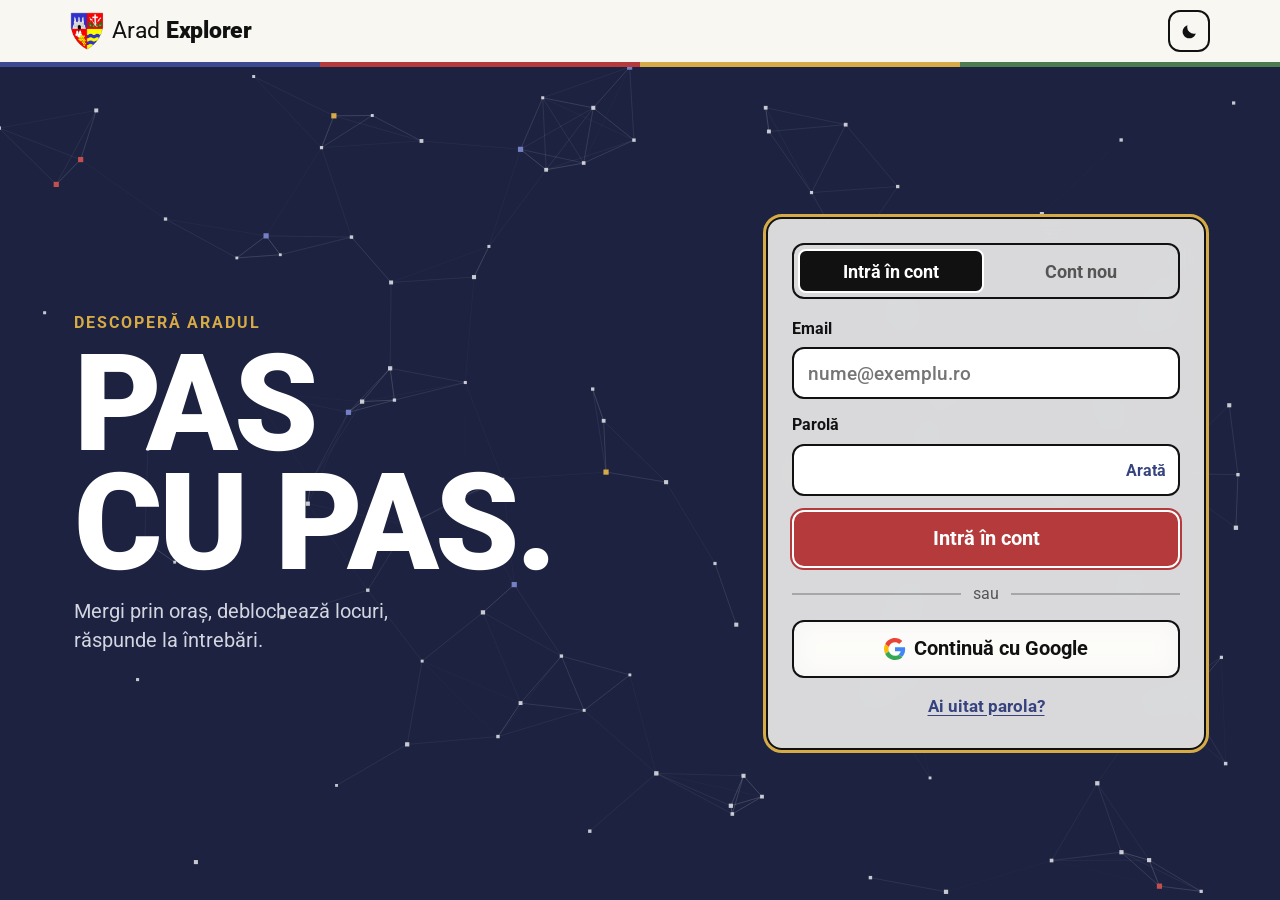
==== commit da160112: "Muted Arad colours, Google sign-in, final trivia for every location - palette: muted coat-of-arms bl" ====
--- a/index.html
+++ b/index.html
@@ -5,7 +5,7 @@
 <meta name="viewport" content="width=device-width, initial-scale=1, viewport-fit=cover">
 <title>Arad Explorer — descoperă Aradul pas cu pas</title>
 <meta name="description" content="Un traseu pietonal prin centrul Aradului, cu povești și întrebări la fiecare oprire.">
-<meta name="theme-color" content="#0b0f3a">
+<meta name="theme-color" content="#1c2240">
 <link rel="icon" type="image/png" href="assets/brand/favicon.png">
 <link rel="preconnect" href="https://fonts.googleapis.com">
 <link rel="preconnect" href="https://fonts.gstatic.com" crossorigin>
@@ -103,6 +103,13 @@
           <div class="okmsg" id="authOk" role="status" hidden></div>
           <button class="btn primary lg block" type="submit" id="authSubmit">Intră în cont</button>
         </form>
+        <div class="auth-alt" id="authAlt">
+          <p class="or"><span>sau</span></p>
+          <button type="button" class="btn lg block google-btn" data-act="google" id="googleBtn">
+            <svg viewBox="0 0 48 48" aria-hidden="true"><path fill="#EA4335" d="M24 9.5c3.5 0 6.6 1.2 9.1 3.6l6.8-6.8C35.8 2.4 30.3 0 24 0 14.6 0 6.6 5.4 2.7 13.3l7.9 6.1C12.5 13.6 17.8 9.5 24 9.5z"/><path fill="#4285F4" d="M46.1 24.5c0-1.6-.1-3.1-.4-4.5H24v9h12.4c-.5 2.9-2.2 5.3-4.6 6.9l7.4 5.8c4.3-4 6.9-9.9 6.9-17.2z"/><path fill="#FBBC05" d="M10.5 28.6c-.5-1.4-.8-3-.8-4.6s.3-3.2.8-4.6l-7.9-6.1C1 16.6 0 20.2 0 24s1 7.4 2.7 10.7l7.8-6.1z"/><path fill="#34A853" d="M24 48c6.5 0 11.9-2.1 15.9-5.8l-7.4-5.8c-2.1 1.4-4.8 2.3-8.5 2.3-6.2 0-11.5-4.2-13.4-9.9l-7.9 6.1C6.6 42.6 14.6 48 24 48z"/></svg>
+            <span id="googleLabel">Continuă cu Google</span>
+          </button>
+        </div>
         <div class="auth-links">
           <button type="button" class="linkbtn" data-act="authmode" data-mode="forgot" id="forgotLink">Ai uitat parola?</button>
           <button type="button" class="linkbtn" data-act="authmode" data-mode="login" id="backLink" hidden>← Înapoi la intrare</button>
--- a/css/styles.css
+++ b/css/styles.css
@@ -1,64 +1,85 @@
 /* =====================================================================
-   Arad Explorer — styles
-   Simple, square, readable. Roboto everywhere, large type, 2px edges and
-   hard offset shadows that "press" when clicked.
-   Palette from the Arad coat of arms (stema Aradului): blue, red, gold,
-   green. Brand colours live here; js/config.js has the map equivalents.
+   Arad Explorer — styles (mobile first)
+
+   The base rules are the phone layout. The single block at the bottom,
+   "DESKTOP", extends it for wide screens: the map keeps filling the screen
+   and the pop-up panels become a fixed sidebar. That query is the exact
+   opposite of MOBILE_MQ in js/app.js; change both together.
+
+   Look: Roboto, large type, rounded-square shapes, no shadows. Every edge
+   is a border in the colour opposite to its fill (light surface -> dark
+   border, coloured or dark fill -> white border with a ring in its own
+   colour). Surfaces over the map and the login sky are see-through.
+   Palette from the Arad coat of arms: blue, red, gold, green.
    ===================================================================== */
 :root {
   color-scheme: light;
-  --blue: #2b38b8;  --blue-soft: #e8eafb; --blue-text: #2b38b8;
-  --red: #d4141c;   --red-hover: #b10f16; --red-soft: #fde4e5; --red-text: #b10f16; --red-dark: #b10f16;
-  --gold: #f4c20d;  --gold-soft: #fff3c4; --gold-text: #6b4f00; --gold-ink: #4a3700;
-  --green: #2e7d32; --green-soft: #e1f2e2;
-
-  --ink: #0b0f3a;          /* hero / progress band */
+  /* muted versions of the coat-of-arms colours */
+  --blue: #3c4a8f;  --blue-soft: #e6e8f2; --blue-text: #36437f; --blue-deep: #2c376c;
+  --red: #b53a3c;   --red-hover: #9a3032; --red-soft: #f5e3e2; --red-text: #9a3032;
+  --gold: #d6ab45;  --gold-soft: #f6ecd2; --gold-text: #6b5320; --gold-ink: #4d3c17;
+  --green: #4d7a4f; --green-soft: #e3ece2;
+
+  --ink: #1c2240;          /* login sky, progress chip */
   --text: #111111;
+  --on-text: #ffffff;      /* what sits on a var(--text) fill */
   --muted: #555555;
-  --edge: #111111;         /* borders and hard shadows */
-  --line: #dcd8cf;         /* quiet dividers */
-  --line-strong: #b9b4a8;
+  --edge: #111111;         /* borders of light surfaces */
+  --line: #ded9cf;         /* dividers inside a surface */
   --bg: #f4f1ea;           /* warm paper */
   --surface: #ffffff;
-  --overlay: rgba(10, 10, 20, .6);
+  --overlay: rgba(10, 10, 20, .55);
   --map-bg: #e6e3dc;
   --dot-idle: #9a968c;
 
-  --hdr-h: 64px;           /* set from JS to the real header height */
-  --dock-h: 68px;          /* phone bottom bar */
-  --shadow: 4px 4px 0 var(--edge);
+  /* see-through surfaces */
+  --glass: rgba(255, 255, 255, .7);
+  --glass-strong: rgba(250, 248, 243, .86);
+  --glass-ink: rgba(28, 34, 64, .76);
+  --blur: saturate(160%) blur(12px);
+
+  --bw: 2px;               /* border width */
+  --r-sm: 8px;             /* chips, tags */
+  --r: 12px;               /* buttons, inputs */
+  --r-lg: 16px;            /* cards, windows */
+
+  --hdr-h: 60px;           /* set from JS to the real header height */
+  --dock-h: 70px;          /* phone bottom bar */
+  --side: clamp(340px, 32vw, 440px);  /* desktop sidebar */
   --font: "Roboto", system-ui, -apple-system, "Segoe UI", Arial, sans-serif;
   --mono: "Roboto Mono", ui-monospace, Menlo, monospace;
 }
 
-/* ---------- dark mode: black, white edges, same accents ---------- */
+/* ---------- dark mode: black, borders turn light ---------- */
 :root[data-theme="dark"] {
   color-scheme: dark;
-  --blue: #4a57e0; --blue-soft: #1a1c2e; --blue-text: #a9b1ff;
-  --red: #e3262e; --red-hover: #f0454c; --red-soft: #33161a; --red-text: #ff8f94; --red-dark: #ff8f94;
-  --gold-soft: #2e2810; --gold-text: #f4c20d; --gold-ink: #f6d977;
-  --green: #5cbf62; --green-soft: #142a17;
-  --ink: #000000; --text: #f2f2f2; --muted: #a8a8a8; --edge: #e6e6e6; --line: #2c2c2c; --line-strong: #444444;
-  --bg: #0a0a0a; --surface: #161616; --overlay: rgba(0, 0, 0, .72); --map-bg: #121212; --dot-idle: #666666;
+  --blue: #5d6bb3; --blue-soft: #1b1d29; --blue-text: #aeb6e0; --blue-deep: #4a5796;
+  --red: #c2504f; --red-hover: #d06563; --red-soft: #2e1a1a; --red-text: #e59a97;
+  --gold: #d6ab45; --gold-soft: #2a2414; --gold-text: #dcb85e; --gold-ink: #e6cc8a;
+  --green: #66956a; --green-soft: #182419;
+  --ink: #000000; --text: #f2f2f2; --on-text: #0a0a0a; --muted: #a8a8a8; --edge: #e6e6e6; --line: #2c2c2c;
+  --bg: #0a0a0a; --surface: #161616; --overlay: rgba(0, 0, 0, .7); --map-bg: #121212; --dot-idle: #666666;
+  --glass: rgba(20, 20, 20, .7); --glass-strong: rgba(12, 12, 12, .86); --glass-ink: rgba(0, 0, 0, .72);
 }
 @media (prefers-color-scheme: dark) {
   :root:not([data-theme="light"]) {
     color-scheme: dark;
-    --blue: #4a57e0; --blue-soft: #1a1c2e; --blue-text: #a9b1ff;
-    --red: #e3262e; --red-hover: #f0454c; --red-soft: #33161a; --red-text: #ff8f94; --red-dark: #ff8f94;
-    --gold-soft: #2e2810; --gold-text: #f4c20d; --gold-ink: #f6d977;
-    --green: #5cbf62; --green-soft: #142a17;
-    --ink: #000000; --text: #f2f2f2; --muted: #a8a8a8; --edge: #e6e6e6; --line: #2c2c2c; --line-strong: #444444;
-    --bg: #0a0a0a; --surface: #161616; --overlay: rgba(0, 0, 0, .72); --map-bg: #121212; --dot-idle: #666666;
+    --blue: #5d6bb3; --blue-soft: #1b1d29; --blue-text: #aeb6e0; --blue-deep: #4a5796;
+    --red: #c2504f; --red-hover: #d06563; --red-soft: #2e1a1a; --red-text: #e59a97;
+    --gold: #d6ab45; --gold-soft: #2a2414; --gold-text: #dcb85e; --gold-ink: #e6cc8a;
+    --green: #66956a; --green-soft: #182419;
+    --ink: #000000; --text: #f2f2f2; --on-text: #0a0a0a; --muted: #a8a8a8; --edge: #e6e6e6; --line: #2c2c2c;
+    --bg: #0a0a0a; --surface: #161616; --overlay: rgba(0, 0, 0, .7); --map-bg: #121212; --dot-idle: #666666;
+    --glass: rgba(20, 20, 20, .7); --glass-strong: rgba(12, 12, 12, .86); --glass-ink: rgba(0, 0, 0, .72);
   }
 }
 
 /* ===================== BASE ===================== */
-*, *::before, *::after { box-sizing: border-box; border-radius: 0; }
+*, *::before, *::after { box-sizing: border-box; }
 [hidden] { display: none !important; }
-html { background: var(--bg); font-size: 18px; }
+html { background: var(--bg); font-size: 17px; -webkit-tap-highlight-color: transparent; }
 body {
-  margin: 0; min-height: 100vh; display: flex; flex-direction: column;
+  margin: 0; min-height: 100vh; min-height: 100dvh; display: flex; flex-direction: column;
   background: var(--bg); color: var(--text);
   font: 400 1rem/1.5 var(--font);
   -webkit-font-smoothing: antialiased; text-rendering: optimizeLegibility;
@@ -66,8 +87,8 @@
 .screen { flex: 1; }
 a { color: var(--blue-text); text-underline-offset: 3px; }
 h1, h2, h3 { margin: 0; font-weight: 900; letter-spacing: -.01em; line-height: 1.1; }
-h1 { font-size: clamp(2rem, 5.5vw, 3rem); }
-h2 { font-size: 1.4rem; }
+h1 { font-size: clamp(2rem, 8vw, 3rem); }
+h2 { font-size: 1.35rem; }
 h3 { font-size: 1.1rem; }
 p { margin: 0; }
 b, strong { font-weight: 700; }
@@ -76,126 +97,146 @@
 .row { display: flex; gap: 10px; align-items: center; flex-wrap: wrap; }
 .sr-only { position: absolute; width: 1px; height: 1px; overflow: hidden; clip: rect(0 0 0 0); white-space: nowrap; }
 .kicker { font-size: .72rem; font-weight: 700; letter-spacing: .08em; text-transform: uppercase; color: var(--blue-text); margin-bottom: 6px; }
-:focus-visible { outline: 3px solid var(--gold); outline-offset: 2px; }
-
-/* Buttons: square, 2px edge, hard shadow that presses down on click */
+:focus-visible { outline: 3px solid var(--gold) !important; outline-offset: 2px !important; }
+.glass { background: var(--glass); -webkit-backdrop-filter: var(--blur); backdrop-filter: var(--blur); }
+
+/* Buttons: rounded squares. Neutral = see-through with a dark edge, and it
+   flips to the opposite colours on hover. Coloured = white edge + ring. */
 .btn {
-  display: inline-flex; align-items: center; justify-content: center; gap: 8px; min-height: 48px;
-  padding: 10px 20px; border: 2px solid var(--edge); background: var(--surface); color: var(--text);
-  font: 700 1rem var(--font); cursor: pointer; text-decoration: none; box-shadow: 3px 3px 0 var(--edge);
-  transition: transform .08s, box-shadow .08s, background .15s;
-}
-.btn:hover { transform: translate(-1px, -1px); box-shadow: 4px 4px 0 var(--edge); }
-.btn:active { transform: translate(3px, 3px); box-shadow: 0 0 0 var(--edge); }
-.btn.primary { background: var(--red); color: #fff; }
-.btn.primary:hover { background: var(--red-hover); }
-.btn.lg { min-height: 56px; padding: 14px 26px; font-size: 1.1rem; }
-.btn.sm { min-height: 38px; padding: 6px 12px; font-size: .88rem; box-shadow: 2px 2px 0 var(--edge); }
+  display: inline-flex; align-items: center; justify-content: center; gap: 8px; min-height: 50px;
+  padding: 10px 20px; border: var(--bw) solid var(--edge); border-radius: var(--r);
+  background: var(--glass); -webkit-backdrop-filter: var(--blur); backdrop-filter: var(--blur); color: var(--text);
+  font: 700 1rem var(--font); cursor: pointer; text-decoration: none; touch-action: manipulation;
+  transition: transform .08s, background .12s, color .12s, border-color .12s;
+}
+.btn:active { transform: scale(.97); }
+.btn.primary { background: var(--red); color: #fff; border-color: #fff; outline: var(--bw) solid var(--red); }
+.btn.lg { min-height: 58px; padding: 14px 26px; font-size: 1.1rem; }
+.btn.sm { min-height: 42px; padding: 6px 14px; font-size: .9rem; }
 .btn.block { width: 100%; }
 .btn.busy { opacity: .7; pointer-events: none; }
-.btn:disabled { opacity: .4; cursor: not-allowed; transform: none; box-shadow: 3px 3px 0 var(--edge); }
-.linkbtn { border: 0; background: none; color: var(--blue-text); font: 700 .95rem var(--font); cursor: pointer; padding: 6px; text-decoration: underline; text-underline-offset: 3px; }
-
-.card { background: var(--surface); border: 2px solid var(--edge); padding: 20px; }
+.btn:disabled { opacity: .4; cursor: not-allowed; transform: none; }
+@media (hover: hover) {
+  .btn:not(:disabled):hover { background: var(--text); color: var(--on-text); border-color: var(--on-text); outline: var(--bw) solid var(--text); }
+  .btn.primary:not(:disabled):hover { background: var(--red-hover); color: #fff; border-color: #fff; outline-color: var(--red-hover); }
+}
+.linkbtn { border: 0; background: none; color: var(--blue-text); font: 700 .95rem var(--font); cursor: pointer; padding: 8px; text-decoration: underline; text-underline-offset: 3px; }
+
+.card { background: var(--glass); -webkit-backdrop-filter: var(--blur); backdrop-filter: var(--blur);
+  border: var(--bw) solid var(--edge); border-radius: var(--r-lg); padding: 18px; }
 
 /* ===================== HEADER ===================== */
-.site-header { background: var(--surface); position: sticky; top: 0; z-index: 1200; padding-top: env(safe-area-inset-top, 0px); border-bottom: 2px solid var(--edge); }
-.hdr-in { max-width: 1120px; margin: 0 auto; padding: 10px 16px; display: flex; align-items: center; justify-content: space-between; gap: 12px; }
-.arms-stripe { display: grid; grid-template-columns: repeat(4, 1fr); height: 6px; }
+.site-header { position: sticky; top: 0; z-index: 1200; padding-top: env(safe-area-inset-top, 0px);
+  background: var(--glass-strong); -webkit-backdrop-filter: var(--blur); backdrop-filter: var(--blur); }
+.hdr-in { max-width: 1180px; margin: 0 auto; padding: 8px 12px; display: flex; align-items: center; justify-content: space-between; gap: 10px; }
+.arms-stripe { display: grid; grid-template-columns: repeat(4, 1fr); height: 5px; }
 .arms-stripe i:nth-child(1) { background: var(--blue); } .arms-stripe i:nth-child(2) { background: var(--red); }
 .arms-stripe i:nth-child(3) { background: var(--gold); } .arms-stripe i:nth-child(4) { background: var(--green); }
-.brand { display: flex; align-items: center; gap: 10px; text-decoration: none; color: var(--text); }
-.brand img { width: 34px; height: auto; display: block; transition: transform .2s; }
+.brand { display: flex; align-items: center; gap: 8px; text-decoration: none; color: var(--text); min-width: 0; }
+.brand img { width: 28px; height: auto; display: block; transition: transform .2s; }
 .brand:hover img { transform: rotate(-8deg); }
-.brand span { font-size: 1.3rem; font-weight: 400; letter-spacing: -.01em; white-space: nowrap; }
+.brand span { font-size: 1.05rem; font-weight: 400; letter-spacing: -.01em; white-space: nowrap; }
 .brand b { font-weight: 900; }
-
-.hdr-tools { display: flex; align-items: center; gap: 10px; }
+body:not([data-screen="welcome"]) .brand span { display: none; }
+@media (min-width: 420px) { body:not([data-screen="welcome"]) .brand span { display: inline; } }
+
+.hdr-tools { display: flex; align-items: center; gap: 8px; }
 .hdr-right { display: flex; align-items: center; gap: 8px; }
 .account { position: relative; }
-.nav-link { border: 0; background: none; padding: 8px 10px; font: 700 1rem var(--font); color: var(--text); cursor: pointer; border-bottom: 3px solid transparent; }
-.nav-link:hover { border-bottom-color: var(--line-strong); }
-.nav-link.active { border-bottom-color: var(--red); color: var(--red-text); }
+.nav-link { min-height: 42px; border: var(--bw) solid var(--edge); background: transparent; padding: 6px 12px; border-radius: var(--r);
+  font: 700 .92rem var(--font); color: var(--text); cursor: pointer; }
+.nav-link.active { background: var(--text); color: var(--on-text); border-color: var(--on-text); outline: var(--bw) solid var(--text); }
 .pill {
-  display: inline-flex; align-items: center; gap: 8px; max-width: 46vw; min-height: 42px;
-  padding: 6px 14px; border: 2px solid var(--edge); background: var(--red); color: #fff;
-  font: 700 .85rem var(--font); letter-spacing: .04em; text-transform: uppercase; cursor: pointer; box-shadow: 2px 2px 0 var(--edge);
-}
-.pill:active { transform: translate(2px, 2px); box-shadow: none; }
+  display: inline-flex; align-items: center; gap: 8px; max-width: 34vw; min-height: 42px;
+  padding: 6px 12px; border: var(--bw) solid #fff; outline: var(--bw) solid var(--red); border-radius: var(--r);
+  background: var(--red); color: #fff; font: 700 .78rem var(--font); letter-spacing: .04em; text-transform: uppercase; cursor: pointer;
+}
+.pill:active { transform: scale(.96); }
 .pill span:last-child { overflow: hidden; text-overflow: ellipsis; white-space: nowrap; }
-.pill-dot { width: 8px; height: 8px; background: var(--gold); flex: none; }
-.menu { position: absolute; right: 0; top: calc(100% + 10px); min-width: 230px; background: var(--surface); border: 2px solid var(--edge); box-shadow: var(--shadow); z-index: 1300; }
-.menu button { display: block; width: 100%; text-align: left; padding: 13px 16px; border: 0; border-bottom: 1px solid var(--line); background: none; color: var(--text); font: 500 1rem var(--font); cursor: pointer; }
-.menu button:last-child { border-bottom: 0; }
-.menu button:hover { background: var(--gold-soft); }
-.icon-btn { width: 42px; height: 42px; flex: none; border: 2px solid var(--edge); background: var(--surface); color: var(--text); display: grid; place-items: center; cursor: pointer; box-shadow: 2px 2px 0 var(--edge); }
-.icon-btn:active { transform: translate(2px, 2px); box-shadow: none; }
+.pill-dot { width: 8px; height: 8px; border-radius: 2px; background: var(--gold); flex: none; }
+.menu { position: absolute; right: 0; top: calc(100% + 12px); min-width: 240px; padding: 6px; z-index: 1300;
+  background: var(--glass-strong); -webkit-backdrop-filter: var(--blur); backdrop-filter: var(--blur);
+  border: var(--bw) solid var(--edge); border-radius: var(--r-lg); }
+.menu button { display: block; width: 100%; text-align: left; min-height: 48px; padding: 12px 14px; border: 0; border-radius: var(--r-sm); background: none; color: var(--text); font: 500 1rem var(--font); cursor: pointer; }
+.menu button:hover, .menu button:active { background: var(--text); color: var(--on-text); }
+.icon-btn { width: 42px; height: 42px; flex: none; border: var(--bw) solid var(--edge); border-radius: var(--r); background: transparent; color: var(--text); display: grid; place-items: center; cursor: pointer; }
+.icon-btn:active { transform: scale(.94); }
 .icon-btn svg { width: 19px; height: 19px; }
+@media (hover: hover) {
+  .nav-link:hover, .icon-btn:hover { background: var(--text); color: var(--on-text); border-color: var(--on-text); outline: var(--bw) solid var(--text); }
+}
 .i-moon { fill: currentColor; }
-.i-sun { display: none; fill: none; stroke: currentColor; stroke-width: 2; stroke-linecap: square; }
+.i-sun { display: none; fill: none; stroke: currentColor; stroke-width: 2; stroke-linecap: round; }
 .i-sun circle { fill: currentColor; stroke: none; }
 .is-dark .i-sun { display: block; } .is-dark .i-moon { display: none; }
 
 /* ===================== LOGIN ===================== */
-.hero { position: relative; overflow: hidden; color: #fff; background: var(--ink); min-height: calc(100vh - var(--hdr-h)); display: grid; }
+.hero { position: relative; overflow: hidden; color: #fff; background: var(--ink); min-height: calc(100dvh - var(--hdr-h)); display: grid; }
 .sky { position: absolute; inset: 0; width: 100%; height: 100%; display: block; }
-.hero-in { position: relative; width: 100%; max-width: 1120px; margin: 0 auto; padding: clamp(36px, 7vw, 80px) 20px; display: grid; gap: 36px; align-items: center; grid-template-columns: 1.1fr .9fr; pointer-events: none; }
+.hero-in { position: relative; width: 100%; max-width: 1180px; margin: 0 auto; padding: 28px 16px 36px; display: grid; gap: 24px; align-content: center; pointer-events: none; }
 .hero-in > * { pointer-events: auto; }
 .hero-copy { pointer-events: none; }
-.hero-pre { font-size: 1rem; font-weight: 700; letter-spacing: .12em; text-transform: uppercase; color: var(--gold); }
-.hero-title { font-size: clamp(3.4rem, 11vw, 7.5rem); font-weight: 900; line-height: .88; letter-spacing: -.03em; text-transform: uppercase; margin: 10px 0 18px; color: #fff; }
-.hero-sub { font-size: 1.2rem; color: #d6d8ea; max-width: 30ch; }
-
-.auth-card { width: 100%; max-width: 440px; justify-self: end; background: var(--surface); color: var(--text); border: 2px solid var(--edge); box-shadow: 8px 8px 0 var(--gold); padding: 22px; }
-.auth-tabs { display: grid; grid-template-columns: 1fr 1fr; border: 2px solid var(--edge); margin-bottom: 18px; }
-.auth-tabs button { border: 0; background: var(--surface); padding: 12px; font: 700 1rem var(--font); color: var(--muted); cursor: pointer; }
-.auth-tabs button + button { border-left: 2px solid var(--edge); }
-.auth-tabs button.on { background: var(--edge); color: var(--surface); }
-.auth-title { font-size: 1.4rem; margin-bottom: 6px; }
+.hero-pre { font-size: .9rem; font-weight: 700; letter-spacing: .12em; text-transform: uppercase; color: var(--gold); }
+.hero-title { font-size: clamp(3.2rem, 17vw, 7.5rem); font-weight: 900; line-height: .88; letter-spacing: -.03em; text-transform: uppercase; margin: 10px 0 14px; color: #fff; }
+.hero-sub { font-size: 1.1rem; color: #d3d5e0; max-width: 30ch; }
+
+/* sign-in card: see-through so the constellations show; gold ring around it */
+.auth-card { width: 100%; color: var(--text); padding: 20px;
+  background: var(--glass-strong); -webkit-backdrop-filter: var(--blur); backdrop-filter: var(--blur);
+  border: var(--bw) solid var(--edge); outline: 3px solid var(--gold); border-radius: var(--r-lg); }
+.auth-tabs, .seg { display: grid; grid-auto-flow: column; grid-auto-columns: 1fr; gap: 4px; padding: 4px; border: var(--bw) solid var(--edge); border-radius: var(--r); }
+.auth-tabs { margin-bottom: 18px; }
+.auth-tabs button, .seg button { min-height: 44px; border: var(--bw) solid transparent; border-radius: var(--r-sm); background: none; padding: 8px 14px; font: 700 1rem var(--font); color: var(--muted); cursor: pointer; }
+.auth-tabs button.on, .seg button.on { background: var(--text); color: var(--on-text); border-color: var(--on-text); }
+.auth-title { font-size: 1.35rem; margin-bottom: 6px; }
 .auth-lead { color: var(--muted); margin-bottom: 14px; }
 .field { display: grid; gap: 6px; margin-bottom: 14px; }
 .field > span:first-child { font-size: .9rem; font-weight: 700; }
-.field input { width: 100%; min-height: 52px; padding: 12px 14px; border: 2px solid var(--edge); background: var(--bg); color: var(--text); font: 500 1.05rem var(--font); }
-.field input:focus { outline: none; background: var(--surface); box-shadow: 4px 4px 0 var(--blue); }
+.field input { width: 100%; min-height: 52px; padding: 12px 14px; border: var(--bw) solid var(--edge); border-radius: var(--r); background: var(--surface); color: var(--text); font: 500 1.05rem var(--font); }
+.field input:focus { outline: var(--bw) solid var(--blue); outline-offset: 0; border-color: #fff; }
 .pass-wrap { position: relative; display: block; }
 .pass-wrap input { padding-right: 84px; }
-.peek { position: absolute; right: 8px; top: 50%; transform: translateY(-50%); border: 0; background: none; color: var(--blue-text); font: 700 .88rem var(--font); padding: 8px; cursor: pointer; }
+.peek { position: absolute; right: 6px; top: 50%; transform: translateY(-50%); border: 0; background: none; color: var(--blue-text); font: 700 .88rem var(--font); padding: 10px 8px; cursor: pointer; }
 .err { color: var(--red-text); font-size: .95rem; font-weight: 500; margin: 2px 0 10px; }
 .err:empty { margin: 0; }
-.okmsg { background: var(--green-soft); color: var(--green); border-left: 5px solid var(--green); padding: 12px 14px; margin: 2px 0 14px; }
-.auth-links { display: flex; justify-content: center; margin-top: 12px; }
+.okmsg { background: var(--green-soft); color: var(--green); border: var(--bw) solid var(--green); border-radius: var(--r); padding: 12px 14px; margin: 2px 0 14px; }
+.auth-alt { margin-top: 14px; }
+.or { display: flex; align-items: center; gap: 12px; margin-bottom: 14px; color: var(--muted); font-size: .9rem; }
+.or::before, .or::after { content: ""; flex: 1; height: var(--bw); background: var(--edge); opacity: .25; }
+.google-btn svg { width: 22px; height: 22px; flex: none; }
+.auth-links { display: flex; justify-content: center; margin-top: 10px; }
 
 /* ===================== DASHBOARD ===================== */
-.dash-wrap { max-width: 1120px; margin: 0 auto; padding: clamp(24px, 5vw, 56px) 16px 48px; display: grid; gap: 22px; }
-.dash-head h1 { font-size: clamp(2.2rem, 7vw, 4rem); text-transform: uppercase; letter-spacing: -.02em; }
+.dash-wrap { max-width: 1180px; margin: 0 auto; padding: 24px 16px 40px; display: grid; gap: 20px; }
+.dash-head h1 { font-size: clamp(2.2rem, 10vw, 4rem); text-transform: uppercase; letter-spacing: -.02em; overflow-wrap: anywhere; }
 .dash-line { display: flex; flex-wrap: wrap; gap: 8px; margin-top: 12px; }
-.dash-line span { border: 2px solid var(--edge); background: var(--surface); padding: 6px 12px; font-size: .95rem; }
+.dash-line span { border: var(--bw) solid var(--edge); border-radius: var(--r-sm); padding: 6px 12px; font-size: .95rem; }
 .dash-line b { font-size: 1.15rem; font-weight: 900; font-variant-numeric: tabular-nums; }
-.dash-cards { display: grid; grid-template-columns: 1fr 1fr; gap: 22px; }
+.dash-cards { display: grid; gap: 18px; }
 .dash-card {
   --c: var(--red);
-  position: relative; display: flex; flex-direction: column; justify-content: flex-end; gap: 10px; min-height: min(58vh, 460px); container-type: inline-size;
-  padding: 26px; text-align: left; overflow: hidden; cursor: pointer;
-  background: var(--c); color: #fff; border: 2px solid var(--edge); box-shadow: 6px 6px 0 var(--edge); font: inherit;
-  transform: perspective(900px) rotateX(var(--rx, 0deg)) rotateY(var(--ry, 0deg)) translate(var(--lift, 0), var(--lift, 0));
-  transition: transform .12s ease-out, box-shadow .12s;
+  position: relative; display: flex; flex-direction: column; justify-content: flex-end; gap: 8px; min-height: 31vh; container-type: inline-size;
+  padding: 20px; text-align: left; overflow: hidden; cursor: pointer; touch-action: manipulation;
+  background: var(--c); color: #fff; border: 3px solid #fff; outline: 3px solid var(--c); border-radius: var(--r-lg); font: inherit;
+  transform: perspective(900px) rotateX(var(--rx, 0deg)) rotateY(var(--ry, 0deg)) translateY(var(--lift, 0)) scale(var(--sc, 1));
+  transition: transform .12s ease-out;
 }
 .dash-card.c-game { --c: var(--blue); }
-.dash-card:hover { --lift: -4px; box-shadow: 10px 10px 0 var(--edge); }
-.dash-card:active { --lift: 4px; box-shadow: 0 0 0 var(--edge); }
-.dash-title { font-size: clamp(2.2rem, 13cqi, 4.6rem); font-weight: 900; line-height: .9; text-transform: uppercase; letter-spacing: -.02em; }
-.dash-desc { font-size: 1.1rem; max-width: 26ch; opacity: .92; }
-.dash-go { align-self: flex-start; margin-top: 8px; padding: 8px 14px; background: #fff; color: #111; font-weight: 900; border: 2px solid #111; }
-.dash-art { position: absolute; top: 18px; right: 18px; width: clamp(110px, 16vw, 170px); }
+.dash-card:active { --sc: .98; }
+@media (hover: hover) { .dash-card:hover { --lift: -4px; } }
+.dash-title { font-size: clamp(2rem, 13cqi, 4.6rem); font-weight: 900; line-height: .9; text-transform: uppercase; letter-spacing: -.02em; }
+.dash-desc { font-size: 1.05rem; max-width: 26ch; opacity: .94; }
+.dash-go { align-self: flex-start; margin-top: 6px; padding: 8px 14px; border: var(--bw) solid #111; border-radius: var(--r-sm); background: #fff; color: #111; font-weight: 900; }
+.dash-art { position: absolute; top: 14px; right: 14px; width: clamp(90px, 26cqi, 170px); }
 .dash-art svg { width: 100%; height: auto; display: block; overflow: visible; }
-.dm-road { fill: none; stroke: #fff; stroke-width: 5; stroke-dasharray: 10 9; stroke-linecap: square; animation: road 1.6s linear infinite; }
+.dm-road { fill: none; stroke: #fff; stroke-width: 5; stroke-dasharray: 10 9; stroke-linecap: round; animation: road 1.6s linear infinite; }
 .dm-dot { fill: #fff; }
 .dm-pin path { fill: var(--gold); stroke: #111; stroke-width: 3; }
 .dm-pin circle { fill: #111; }
 .dm-pin { transform-origin: 88px 64px; animation: hop 1.8s ease-in-out infinite; }
-.dg-pad { fill: rgba(255, 255, 255, .12); stroke: #fff; stroke-width: 5; }
-.dg-cross { stroke: #fff; stroke-width: 6; }
-.dg-a { fill: var(--gold); } .dg-b { fill: #ff6b70; }
+.dg-pad { fill: rgba(255, 255, 255, .14); stroke: #fff; stroke-width: 5; }
+.dg-cross { stroke: #fff; stroke-width: 6; stroke-linecap: round; }
+.dg-a { fill: var(--gold); } .dg-b { fill: #e08a87; }
 .dash-card.c-game .dash-art svg { animation: wiggle 2.6s ease-in-out infinite; transform-origin: 60px 63px; }
 .dg-a { animation: blink 1.3s steps(1) infinite; } .dg-b { animation: blink 1.3s steps(1) .65s infinite; }
 .dash-card:hover .dm-pin { animation-duration: .7s; }
@@ -204,238 +245,297 @@
 @keyframes hop { 0%, 100% { transform: translateY(0); } 45% { transform: translateY(-12px); } 60% { transform: translateY(0) scaleY(.92); } }
 @keyframes wiggle { 0%, 100% { transform: rotate(0); } 25% { transform: rotate(-6deg); } 75% { transform: rotate(6deg); } }
 @keyframes blink { 50% { opacity: .25; } }
-
-/* ===================== APP ===================== */
-.band { background: var(--ink); color: #fff; }
-.band-in { max-width: 1120px; margin: 0 auto; padding: 16px; display: flex; gap: 16px; align-items: center; justify-content: space-between; flex-wrap: wrap; }
-.band-pre { font-size: 1.4rem; font-weight: 900; text-transform: uppercase; letter-spacing: -.01em; }
-.band-text { color: #d3d5e8; margin-top: 2px; }
-.pdots { display: flex; gap: 5px; }
-.pdot { width: 30px; height: 10px; background: rgba(255, 255, 255, .22); }
+@media (min-width: 600px) {
+  .dash-cards { grid-template-columns: 1fr 1fr; }
+  .dash-card { min-height: min(56vh, 460px); padding: 26px; }
+}
+
+/* ===================== APP (phone: the map fills the screen) ===================== */
+body[data-screen="app"] { overflow: hidden; }
+body[data-screen="app"] .site-footer { display: none; }
+.wrap { max-width: 1180px; margin: 0 auto; padding: 16px; display: grid; gap: 18px; }
+.app-wrap { display: block; padding: 0; max-width: none; }
+
+.mapbox { position: fixed; top: var(--hdr-h); left: 0; right: 0; bottom: 0; isolation: isolate; z-index: 0; overflow: hidden; background: var(--map-bg); }
+#map { width: 100%; height: 100%; }
+
+/* progress: a compact see-through chip over the map */
+#app .band { position: fixed; z-index: 1100; top: calc(var(--hdr-h) + 12px); left: 12px; right: 70px; color: #fff; border-radius: var(--r);
+  background: var(--glass-ink); -webkit-backdrop-filter: var(--blur); backdrop-filter: var(--blur);
+  border: var(--bw) solid #fff; outline: var(--bw) solid var(--ink); }
+.band-in { padding: 8px 12px; display: flex; gap: 10px; align-items: center; justify-content: space-between; }
+.band-pre { font-size: 1rem; font-weight: 900; text-transform: uppercase; letter-spacing: -.01em; white-space: nowrap; }
+.band-text { display: none; color: #d3d5e8; margin-top: 2px; }
+.pdots { display: flex; gap: 3px; flex-wrap: wrap; justify-content: flex-end; }
+.pdot { width: 12px; height: 8px; border-radius: 2px; background: rgba(255, 255, 255, .25); }
 .pdot.cur { background: var(--gold); }
 .pdot.done { background: #fff; }
 
-.wrap { max-width: 1120px; margin: 0 auto; padding: 16px; display: grid; gap: 18px; }
-
-.mapbox { position: relative; isolation: isolate; z-index: 0; border: 2px solid var(--edge); box-shadow: var(--shadow); overflow: hidden; background: var(--map-bg); height: clamp(380px, 62vh, 660px); }
-#map { width: 100%; height: 100%; }
+/* map overlays */
 .ctrls { position: absolute; right: 12px; top: 12px; display: flex; flex-direction: column; gap: 8px; z-index: 1000; }
-.ctrls button { width: 46px; height: 46px; border: 2px solid var(--edge); background: var(--surface); color: var(--text); font: 700 20px var(--font); cursor: pointer; box-shadow: 2px 2px 0 var(--edge); }
-.ctrls button:active { transform: translate(2px, 2px); box-shadow: none; }
-.gps-chip { position: absolute; left: 12px; top: 12px; z-index: 1000; display: flex; align-items: center; gap: 8px; max-width: calc(100% - 84px);
-  padding: 7px 12px; background: var(--surface); border: 2px solid var(--edge); font-size: .9rem; font-weight: 700; }
-.chip-btn { border: 2px solid var(--edge); background: var(--red); color: #fff; padding: 3px 10px; font: 700 .85rem var(--font); cursor: pointer; }
-.dot { width: 10px; height: 10px; background: var(--dot-idle); flex: none; }
+.ctrls button { width: 46px; height: 46px; border: var(--bw) solid var(--edge); border-radius: var(--r); color: var(--text); font: 700 20px var(--font); cursor: pointer;
+  background: var(--glass-strong); -webkit-backdrop-filter: var(--blur); backdrop-filter: var(--blur); touch-action: manipulation; }
+.ctrls button:active { background: var(--text); color: var(--on-text); border-color: var(--on-text); }
+.gps-chip { position: absolute; left: 12px; top: 72px; z-index: 1000; display: flex; align-items: center; gap: 8px; max-width: calc(100% - 94px);
+  padding: 6px 10px; border: var(--bw) solid var(--edge); border-radius: var(--r); font-size: .84rem; font-weight: 700;
+  background: var(--glass-strong); -webkit-backdrop-filter: var(--blur); backdrop-filter: var(--blur); }
+.chip-btn { border: var(--bw) solid #fff; outline: var(--bw) solid var(--red); border-radius: var(--r-sm); background: var(--red); color: #fff; padding: 4px 10px; font: 700 .85rem var(--font); cursor: pointer; }
+.dot { width: 10px; height: 10px; border-radius: 3px; background: var(--dot-idle); flex: none; }
 .dot.ok { background: var(--green); } .dot.wait { background: var(--gold); } .dot.err { background: var(--red); }
-.mapmsg { position: absolute; left: 12px; right: 70px; bottom: 30px; z-index: 1000; padding: 10px 12px; background: var(--surface); border: 2px solid var(--red); font-size: .9rem; }
-.gps-help { margin-top: -8px; color: var(--red-text); font-weight: 500; }
-
-/* Map pins: squares with a hard shadow */
+.mapmsg { position: absolute; top: 116px; left: 12px; right: 70px; z-index: 1000; padding: 10px 12px; font-size: .9rem;
+  border: var(--bw) solid var(--edge); border-left: 6px solid var(--red); border-radius: var(--r);
+  background: var(--glass-strong); -webkit-backdrop-filter: var(--blur); backdrop-filter: var(--blur); }
+.gps-help { position: fixed; z-index: 1100; top: calc(var(--hdr-h) + 116px); left: 12px; right: 70px; margin: 0; padding: 10px 12px;
+  color: var(--red-text); font-weight: 500; border: var(--bw) solid var(--edge); border-left: 6px solid var(--red); border-radius: var(--r);
+  background: var(--glass-strong); -webkit-backdrop-filter: var(--blur); backdrop-filter: var(--blur); }
+
+/* map pins: rounded squares, white edge + ring in their own colour */
 .pin-wrap { background: none; border: none; }
-.pin { position: relative; width: 34px; height: 34px; display: grid; place-items: center; font: 900 15px var(--font); border: 2px solid #111; box-shadow: 2px 2px 0 #111; cursor: pointer; }
-.pin.on { background: var(--red); color: #fff; }
-.pin.off { background: var(--blue); color: #fff; }
-.pin.shadow { background: #111; color: var(--gold); border-color: var(--gold); animation: ping 2s infinite; }
-.pin.side { background: var(--gold); color: #111; }
-.pin.side-far { background: #fff; color: #8a6a00; border-color: #8a6a00; box-shadow: 2px 2px 0 #8a6a00; }
-@keyframes ping { 0% { outline: 0 solid rgba(244, 194, 13, .7); } 100% { outline: 14px solid rgba(244, 194, 13, 0); } }
-@media (prefers-reduced-motion: reduce) { .pin.shadow { animation: none; } }
-.pin-label { position: absolute; top: 38px; left: 50%; transform: translateX(-50%); white-space: nowrap; font: 700 12px var(--font); color: #111; background: #fff; border: 2px solid #111; padding: 1px 7px; }
-
-/* Next stop card */
-.next-card { box-shadow: var(--shadow); }
-.next-card h2 { font-size: 1.35rem; }
-.big { font-size: 2.2rem; font-weight: 900; letter-spacing: -.02em; font-variant-numeric: tabular-nums; margin-top: 6px; }
-.next { padding: 12px 14px; background: var(--blue-soft); color: var(--blue-text); border-left: 5px solid var(--blue); font-weight: 700; margin: 12px 0; }
-.steps-wrap summary { cursor: pointer; font-weight: 700; color: var(--blue-text); }
+.pin { --pc: var(--blue); position: relative; width: 34px; height: 34px; display: grid; place-items: center; font: 900 15px var(--font);
+  background: var(--pc); color: #fff; border: 2px solid #fff; outline: 2px solid var(--pc); border-radius: 9px; cursor: pointer; }
+.pin.on { --pc: var(--red); }
+.pin.off { --pc: var(--blue); }
+.pin.shadow { --pc: #111; color: var(--gold); border-color: var(--gold); animation: ping 2s infinite; }
+.pin.side { --pc: var(--gold); color: #111; border-color: #111; outline: 0; }
+.pin.side-far { background: rgba(255, 255, 255, .85); color: #7a6128; border-color: #7a6128; outline: 0; }
+@keyframes ping { 0% { outline: 2px solid rgba(214, 171, 69, .9); outline-offset: 0; } 100% { outline: 2px solid rgba(214, 171, 69, 0); outline-offset: 12px; } }
+.pin-label { position: absolute; top: 40px; left: 50%; transform: translateX(-50%); white-space: nowrap; font: 700 12px var(--font); color: #111;
+  background: rgba(255, 255, 255, .88); border: 1.5px solid #111; border-radius: 6px; padding: 1px 7px; }
+
+/* next-stop card floats above the dock; tap the handle to expand */
+#routeCard { position: fixed; z-index: 1100; left: 10px; right: 10px; bottom: calc(var(--dock-h) + env(safe-area-inset-bottom, 0px) + 12px);
+  padding: 20px 14px 12px; max-height: 52vh; overflow: auto; overscroll-behavior: contain; background: var(--glass-strong); }
+#routeCard .kicker { font-size: .66rem; margin-bottom: 2px; }
+.next-card h2 { font-size: 1.05rem; line-height: 1.25; }
+.big { font-size: 1.45rem; font-weight: 900; letter-spacing: -.02em; font-variant-numeric: tabular-nums; margin-top: 2px; }
+.next { margin: 8px 0 0; padding: 8px 10px; font-size: .95rem; background: var(--blue-soft); color: var(--blue-text); border: var(--bw) solid var(--blue); border-radius: var(--r-sm); font-weight: 700; }
+.steps-wrap { display: none; margin-top: 10px; }
+#routeCard.open .steps-wrap { display: block; }
+.steps-wrap summary { display: none; cursor: pointer; font-weight: 700; color: var(--blue-text); }
 ol.steps { margin: 10px 0 0; padding-left: 24px; }
 ol.steps li { padding: 4px 0; }
 ol.steps li.cur { font-weight: 900; color: var(--red-text); }
-#followBtn { margin-top: 12px; }
-
-/* Stop lists */
-.list-title { font-size: 1.5rem; text-transform: uppercase; margin: 6px 0 12px; }
-ul.places { list-style: none; margin: 0; padding: 0; display: grid; gap: 12px; }
-.place { display: flex; gap: 14px; align-items: center; padding: 14px; border: 2px solid var(--edge); background: var(--surface); }
-.place.on { box-shadow: 4px 4px 0 var(--red); }
-.num { width: 44px; height: 44px; background: var(--blue); color: #fff; font-weight: 900; font-size: 1.1rem; display: grid; place-items: center; flex: none; border: 2px solid var(--edge); }
-.place.on .num { background: var(--red); }
-.place.shadow .num { background: #111; color: var(--gold); }
-.place.done .num { background: var(--green); }
-.num.side { background: var(--gold); color: #111; }
-.place.done .num.side { background: var(--green); color: #fff; }
+#followBtn { margin-top: 8px; }
+.nc-toggle { display: block; position: absolute; top: 0; left: 0; right: 0; height: 22px; border: 0; background: none; cursor: pointer; }
+.nc-toggle::after { content: ""; position: absolute; top: 8px; left: 50%; width: 44px; height: 5px; margin-left: -22px; border-radius: 3px; background: var(--edge); opacity: .5; }
+
+/* bottom dock */
+.m-dock { display: grid; grid-template-columns: repeat(3, 1fr); gap: 8px; position: fixed; z-index: 1350; left: 0; right: 0; bottom: 0;
+  height: calc(var(--dock-h) + env(safe-area-inset-bottom, 0px)); padding: 8px 10px calc(8px + env(safe-area-inset-bottom, 0px));
+  background: var(--glass-strong); -webkit-backdrop-filter: var(--blur); backdrop-filter: var(--blur); border-top: var(--bw) solid var(--edge); }
+.m-dock button { position: relative; display: flex; flex-direction: column; align-items: center; justify-content: center; gap: 2px;
+  border: var(--bw) solid transparent; border-radius: var(--r); background: none; color: var(--muted); font: 700 .8rem var(--font); cursor: pointer; touch-action: manipulation; }
+.m-dock button.on { color: var(--on-text); background: var(--text); border-color: var(--on-text); outline: var(--bw) solid var(--text); }
+.m-dock svg { width: 24px; height: 24px; fill: none; stroke: currentColor; stroke-width: 2.2; stroke-linecap: round; stroke-linejoin: round; }
+.badge { position: absolute; top: 0; left: calc(50% + 8px); min-width: 22px; height: 22px; padding: 0 5px; border-radius: 7px; background: var(--gold); color: #111;
+  border: var(--bw) solid #111; font: 900 .72rem/18px var(--font); text-align: center; }
+
+/* pop-up panels */
+.panel { position: fixed; z-index: 1300; left: 0; right: 0; bottom: calc(var(--dock-h) + env(safe-area-inset-bottom, 0px));
+  max-height: min(72vh, calc(100dvh - var(--hdr-h) - var(--dock-h) - 24px)); overflow: auto; overscroll-behavior: contain;
+  margin: 0; padding: 14px 14px 18px; border: var(--bw) solid var(--edge); border-bottom: 0; border-radius: var(--r-lg) var(--r-lg) 0 0;
+  background: var(--glass-strong); -webkit-backdrop-filter: var(--blur); backdrop-filter: var(--blur);
+  transform: translateY(110%); visibility: hidden; transition: transform .2s ease, visibility 0s .2s; }
+body.panel-stops #panelStops, body.panel-quests #panelQuests, body.panel-adv #panelAdv { transform: none; visibility: visible; transition: transform .2s ease; }
+.panel-head { position: sticky; top: -14px; z-index: 1; display: flex; align-items: center; justify-content: space-between; gap: 12px;
+  margin: -14px -14px 12px; padding: 14px 14px 10px; background: var(--glass-strong); -webkit-backdrop-filter: var(--blur); backdrop-filter: var(--blur);
+  border-bottom: var(--bw) solid var(--line); }
+.panel-head .list-title { margin: 0; }
+.panel-x { display: grid; place-items: center; width: 44px; height: 44px; }
+#panelAdv .advanced { margin: 0; padding: 0; border: 0; }
+#panelAdv .advanced summary { display: none; }
+#panelAdv .adv-body { margin-top: 0; }
+.m-backdrop { display: block; position: fixed; inset: 0; z-index: 1250; background: var(--overlay); opacity: 0; pointer-events: none; transition: opacity .2s; }
+body.panel-open .m-backdrop { opacity: 1; pointer-events: auto; }
+
+/* stop lists */
+.list-title { font-size: 1.3rem; text-transform: uppercase; margin: 6px 0 12px; }
+ul.places { list-style: none; margin: 0; padding: 0; display: grid; gap: 10px; }
+.place { display: flex; flex-wrap: wrap; gap: 12px; align-items: center; padding: 12px; border: var(--bw) solid var(--edge); border-radius: var(--r-lg); background: var(--glass); }
+.place.on { border-color: var(--red); outline: var(--bw) solid var(--red); }
+.num { width: 44px; height: 44px; border-radius: var(--r); background: var(--blue); color: #fff; font-weight: 900; font-size: 1.1rem; display: grid; place-items: center; flex: none; border: var(--bw) solid #fff; outline: var(--bw) solid var(--blue); }
+.place.on .num { background: var(--red); outline-color: var(--red); }
+.place.shadow .num { background: #111; color: var(--gold); border-color: var(--gold); outline-color: #111; }
+.place.done .num { background: var(--green); outline-color: var(--green); }
+.num.side { background: var(--gold); color: #111; border-color: #111; outline: 0; }
+.place.done .num.side { background: var(--green); color: #fff; border-color: #fff; outline: var(--bw) solid var(--green); }
 .pinfo { flex: 1; min-width: 0; }
-.pinfo strong { font-size: 1.1rem; }
+.pinfo strong { font-size: 1.08rem; }
 .sub2 { color: var(--muted); }
 .status { font-size: .92rem; color: var(--muted); }
 .place.on .status { color: var(--green); font-weight: 700; }
-.pbtns { display: flex; gap: 10px; flex-wrap: wrap; justify-content: flex-end; }
-.tag { display: inline-block; font-size: .7rem; font-weight: 900; text-transform: uppercase; letter-spacing: .06em; padding: 2px 7px; margin-left: 8px; vertical-align: 3px; background: var(--bg); color: var(--muted); border: 1px solid var(--line-strong); }
+.pbtns { display: flex; gap: 10px; flex-wrap: wrap; width: 100%; }
+.pbtns .btn { flex: 1; }
+.tag { display: inline-block; font-size: .7rem; font-weight: 900; text-transform: uppercase; letter-spacing: .06em; padding: 1px 7px; margin-left: 8px; vertical-align: 3px;
+  border: 1.5px solid var(--edge); border-radius: 5px; color: var(--muted); }
 .tag.cur { background: var(--gold); color: #111; border-color: #111; }
-.tag.done { background: var(--green); color: #fff; border-color: var(--green); }
+.tag.done { background: var(--green); color: #fff; border-color: #fff; outline: 1.5px solid var(--green); }
 .sidequests-lead { margin: -4px 0 12px; }
 
 /* ADVANCED tab (developer tools, English on purpose) */
-.advanced { margin-top: 26px; border-top: 2px dashed var(--line-strong); padding-top: 14px; }
-.advanced summary { display: inline-flex; align-items: center; gap: 8px; cursor: pointer; list-style: none; padding: 6px 12px; border: 2px solid var(--line-strong); font: 500 .75rem var(--mono); letter-spacing: .12em; color: var(--muted); }
+.advanced { margin-top: 8px; }
+.advanced summary { display: inline-flex; align-items: center; gap: 8px; cursor: pointer; list-style: none; padding: 6px 12px; border: var(--bw) solid var(--edge); border-radius: var(--r-sm); font: 500 .75rem var(--mono); letter-spacing: .12em; color: var(--muted); }
 .advanced summary::-webkit-details-marker { display: none; }
 .advanced summary::after { content: "+"; }
 .advanced[open] summary::after { content: "−"; }
-.adv-body { margin-top: 12px; padding: 16px; border: 2px solid var(--line-strong); background: var(--surface); display: grid; gap: 18px; font-size: .95rem; }
+.adv-body { margin-top: 12px; padding: 16px; border: var(--bw) solid var(--edge); border-radius: var(--r-lg); background: var(--glass); display: grid; gap: 18px; font-size: .95rem; }
 input[type=range] { width: 100%; accent-color: var(--blue); }
 .sliderrow { display: flex; gap: 12px; align-items: center; margin-top: 6px; }
 .val { min-width: 70px; text-align: right; font-variant-numeric: tabular-nums; font-weight: 900; }
 
-/* Panels are plain sections on desktop */
-.panel-head { display: flex; align-items: center; justify-content: space-between; gap: 12px; }
-.m-dock, .m-backdrop, .panel-x, .nc-toggle, .m-only { display: none; }
-.panel-adv { margin-top: 8px; }
-
-/* Minigame placeholder */
-.mg-stage { min-height: clamp(360px, 60vh, 600px); border: 2px dashed var(--line-strong); background: var(--surface); display: grid; place-items: center; }
+/* minigame placeholder */
+.mg-stage { min-height: clamp(360px, 60vh, 600px); border: var(--bw) dashed var(--edge); border-radius: var(--r-lg); display: grid; place-items: center; }
 .mg-empty { text-align: center; padding: 24px; }
-.mg-empty h2 { font-size: 2.4rem; text-transform: uppercase; margin: 4px 0 8px; }
+.mg-empty h2 { font-size: 2.2rem; text-transform: uppercase; margin: 4px 0 8px; }
 
 /* ===================== ROUTE PICKER ===================== */
-.rs-wrap { max-width: 820px; margin: 0 auto; padding: clamp(28px, 6vw, 60px) 16px 48px; }
+.rs-wrap { max-width: 820px; margin: 0 auto; padding: 24px 16px 40px; }
 .rs-head h1 { text-transform: uppercase; }
 .rs-head p { margin-top: 8px; max-width: 40ch; color: var(--muted); font-size: 1.05rem; }
-.rs-list { list-style: none; padding: 0; margin: 26px 0 0; display: grid; gap: 16px; }
+.rs-list { list-style: none; padding: 0; margin: 22px 0 0; display: grid; gap: 14px; }
 .rs-item {
-  width: 100%; display: grid; grid-template-columns: auto 1fr auto; gap: 18px; align-items: center;
-  padding: 18px; border: 2px solid var(--edge); background: var(--surface); box-shadow: var(--shadow);
-  color: var(--text); font: inherit; text-align: left; cursor: pointer; transition: transform .08s, box-shadow .08s;
-}
-.rs-item:hover { transform: translate(-2px, -2px); box-shadow: 6px 6px 0 var(--edge); }
-.rs-item:active { transform: translate(4px, 4px); box-shadow: 0 0 0 var(--edge); }
-.rs-item.cur { box-shadow: 4px 4px 0 var(--red); border-color: var(--red); }
-.rs-num { width: 56px; height: 56px; display: grid; place-items: center; font-weight: 900; font-size: 1.6rem; color: #fff; border: 2px solid var(--edge); }
-.rs-num.c0 { background: var(--blue); } .rs-num.c1 { background: var(--red); } .rs-num.c2 { background: var(--gold); color: #111; }
+  width: 100%; display: grid; grid-template-columns: auto 1fr; gap: 14px; align-items: center;
+  padding: 16px; border: var(--bw) solid var(--edge); border-radius: var(--r-lg); background: var(--glass);
+  color: var(--text); font: inherit; text-align: left; cursor: pointer; touch-action: manipulation; transition: transform .08s, background .12s;
+}
+.rs-item:active { transform: scale(.98); }
+@media (hover: hover) { .rs-item:hover { background: var(--surface); transform: translateY(-2px); } }
+.rs-item.cur { border-color: var(--red); outline: var(--bw) solid var(--red); }
+.rs-num { width: 48px; height: 48px; border-radius: var(--r); display: grid; place-items: center; font-weight: 900; font-size: 1.35rem; color: #fff; border: var(--bw) solid #fff; }
+.rs-num.c0 { background: var(--blue); outline: var(--bw) solid var(--blue); }
+.rs-num.c1 { background: var(--red); outline: var(--bw) solid var(--red); }
+.rs-num.c2 { background: var(--gold); color: #111; border-color: #111; }
 .rs-body { display: grid; gap: 4px; min-width: 0; }
-.rs-title { display: flex; flex-wrap: wrap; align-items: center; gap: 2px; font-size: 1.3rem; font-weight: 900; text-transform: uppercase; }
+.rs-title { display: flex; flex-wrap: wrap; align-items: center; gap: 2px; font-size: 1.2rem; font-weight: 900; text-transform: uppercase; }
 .rs-desc { color: var(--muted); }
 .rs-meta { font-weight: 700; margin-top: 2px; }
 .rs-prog { display: flex; align-items: center; gap: 10px; font-size: .9rem; color: var(--muted); margin-top: 4px; }
-.rs-bar { flex: 1; max-width: 200px; height: 10px; background: var(--line); border: 1px solid var(--line-strong); }
+.rs-bar { flex: 1; max-width: 200px; height: 10px; border: 1.5px solid var(--edge); border-radius: 4px; overflow: hidden; }
 .rs-bar i { display: block; height: 100%; background: var(--green); }
-.rs-go { font-weight: 900; color: var(--red-text); white-space: nowrap; font-size: 1.05rem; }
-#rsBack { margin-top: 22px; }
+.rs-go { grid-column: 2; font-weight: 900; color: var(--red-text); white-space: nowrap; font-size: 1.05rem; }
+#rsBack { margin-top: 20px; }
 
 /* ===================== STOP WINDOW ===================== */
-#sheet { position: fixed; inset: 0; background: var(--overlay); z-index: 1500; display: flex; align-items: center; justify-content: center;
-  padding: max(16px, env(safe-area-inset-top, 0px)) 16px max(16px, env(safe-area-inset-bottom, 0px)); }
-.sheet-in { background: var(--surface); width: 100%; max-width: 700px; max-height: 100%; overflow: auto; overscroll-behavior: contain;
-  padding: 22px; border: 2px solid var(--edge); border-top: 8px solid var(--red); box-shadow: 8px 8px 0 var(--edge); animation: pop-in .16s ease-out; }
+#sheet { position: fixed; inset: 0; background: var(--overlay); -webkit-backdrop-filter: blur(3px); backdrop-filter: blur(3px); z-index: 1500; display: flex; align-items: center; justify-content: center;
+  padding: max(12px, env(safe-area-inset-top, 0px)) 12px max(12px, env(safe-area-inset-bottom, 0px)); }
+.sheet-in { width: 100%; max-width: 700px; max-height: 100%; overflow: auto; overscroll-behavior: contain; padding: 18px;
+  background: var(--glass-strong); -webkit-backdrop-filter: var(--blur); backdrop-filter: var(--blur);
+  border: var(--bw) solid var(--edge); border-top: 6px solid var(--red); border-radius: var(--r-lg); animation: pop-in .16s ease-out; }
 .sheet-in p { margin: 0 0 12px; }
 .sheet-head { display: flex; gap: 12px; justify-content: space-between; align-items: flex-start; }
-.sheet-head h2 { font-size: 1.8rem; line-height: 1.1; }
-.x { flex: none; width: 44px; height: 44px; border: 2px solid var(--edge); background: var(--surface); color: var(--text); font: 700 1.1rem var(--font); cursor: pointer; box-shadow: 2px 2px 0 var(--edge); }
-.x:active { transform: translate(2px, 2px); box-shadow: none; }
+.sheet-head h2 { font-size: 1.55rem; line-height: 1.1; }
+.x { flex: none; width: 44px; height: 44px; border: var(--bw) solid var(--edge); border-radius: var(--r); background: transparent; color: var(--text); font: 700 1.1rem var(--font); cursor: pointer; }
+.x:active { background: var(--text); color: var(--on-text); }
+@media (hover: hover) { .x:hover { background: var(--text); color: var(--on-text); border-color: var(--on-text); outline: var(--bw) solid var(--text); } }
 .chips { display: flex; gap: 8px; flex-wrap: wrap; margin: 14px 0; }
-.chip { font-size: .85rem; font-weight: 700; padding: 4px 10px; background: var(--bg); color: var(--muted); border: 1px solid var(--line-strong); }
-.chip.ok { background: var(--green); color: #fff; border-color: var(--green); }
+.chip { font-size: .85rem; font-weight: 700; padding: 3px 10px; border: 1.5px solid var(--edge); border-radius: var(--r-sm); color: var(--muted); }
+.chip.ok { background: var(--green); color: #fff; border-color: #fff; outline: 1.5px solid var(--green); }
 .chip.lock { background: var(--red-soft); color: var(--red-text); border-color: var(--red); }
-.lockmsg { padding: 16px; background: var(--bg); border-left: 5px solid var(--gold); margin: 10px 0; }
+.lockmsg { padding: 14px; background: var(--gold-soft); color: var(--text); border: var(--bw) solid var(--gold); border-radius: var(--r); margin: 10px 0; }
 .lockmsg p { margin: 6px 0 0; color: var(--muted); }
 .sheet-nav { margin-top: 16px; }
 .sheet-nav:empty { display: none; }
 
-.photo { margin: 0; background: var(--bg); aspect-ratio: 16 / 10; border: 2px solid var(--edge); }
+.photo { margin: 0; background: var(--bg); aspect-ratio: 16 / 10; border: var(--bw) solid var(--edge); border-radius: var(--r); overflow: hidden; }
 .photo img { display: block; width: 100%; height: 100%; object-fit: cover; }
 .photo-loading, .photo-empty { height: 100%; display: flex; flex-direction: column; gap: 6px; align-items: center; justify-content: center; text-align: center; padding: 16px; color: var(--muted); }
 .photo-empty strong { color: var(--text); }
 .pcap { display: flex; gap: 8px; align-items: center; justify-content: space-between; flex-wrap: wrap; margin: 10px 0 16px; }
 .pcap > span:first-child { font-size: .82rem; color: var(--muted); }
 
-/* Trivia */
-.quiz { margin-top: 20px; padding: 18px; background: var(--bg); border: 2px solid var(--edge); border-left: 8px solid var(--gold); }
-.quiz h3 { margin-bottom: 8px; font-size: 1.3rem; }
+/* trivia */
+.quiz { margin-top: 18px; padding: 16px; border: var(--bw) solid var(--edge); border-left: 6px solid var(--gold); border-radius: var(--r); }
+.quiz h3 { margin-bottom: 8px; font-size: 1.25rem; }
 .quiz p { margin-bottom: 10px; }
-.qtext { font-weight: 900; font-size: 1.25rem; line-height: 1.3; }
+.qtext { font-weight: 900; font-size: 1.2rem; line-height: 1.3; }
 .opts { display: grid; gap: 10px; margin: 14px 0; }
-.opt { text-align: left; min-height: 54px; padding: 12px 16px; border: 2px solid var(--edge); background: var(--surface); color: var(--text); font: 500 1.08rem var(--font); cursor: pointer; box-shadow: 3px 3px 0 var(--edge); transition: transform .08s, box-shadow .08s; }
-.opt:not(:disabled):hover { transform: translate(-1px, -1px); box-shadow: 4px 4px 0 var(--blue); }
-.opt:not(:disabled):active { transform: translate(3px, 3px); box-shadow: none; }
-.opt:disabled { cursor: default; box-shadow: none; }
-.opt.right { background: var(--green); color: #fff; border-color: var(--green); }
+.opt { text-align: left; min-height: 56px; padding: 12px 16px; border: var(--bw) solid var(--edge); border-radius: var(--r); background: var(--glass); color: var(--text);
+  font: 500 1.06rem var(--font); cursor: pointer; touch-action: manipulation; transition: transform .08s, background .12s, color .12s; }
+.opt:not(:disabled):active { transform: scale(.98); }
+@media (hover: hover) { .opt:not(:disabled):hover { background: var(--text); color: var(--on-text); border-color: var(--on-text); outline: var(--bw) solid var(--text); } }
+.opt:disabled { cursor: default; }
+.opt.right { background: var(--green); color: #fff; border-color: #fff; outline: var(--bw) solid var(--green); }
 .opt.wrong { background: var(--red-soft); color: var(--red-text); border-color: var(--red); text-decoration: line-through; }
 .score { font-size: 3rem; font-weight: 900; letter-spacing: -.02em; }
-.quiz .next { background: var(--gold-soft); color: var(--gold-ink); border-left-color: var(--gold); }
-.fb-badge { margin: 4px 0 14px; padding: 12px 14px; background: var(--red); color: #fff; font-weight: 500; border: 2px solid var(--edge); transform: rotate(-1deg); }
+.quiz .next { background: var(--gold-soft); color: var(--gold-ink); border-color: var(--gold); }
+.fb-badge { margin: 4px 0 14px; padding: 12px 14px; border-radius: var(--r); background: var(--red); color: #fff; font-weight: 500; transform: rotate(-1deg);
+  border: var(--bw) solid #fff; outline: var(--bw) solid var(--red); }
 .fb-badge b { text-transform: uppercase; font-weight: 900; }
 
 /* ===================== LEADERBOARD ===================== */
-.lb-wrap { max-width: 820px; margin: 0 auto; padding: clamp(28px, 6vw, 56px) 16px 48px; display: grid; gap: 20px; }
+.lb-wrap { max-width: 820px; margin: 0 auto; padding: 24px 16px 40px; display: grid; gap: 18px; }
 .lb-head { display: flex; gap: 16px; align-items: flex-end; justify-content: space-between; flex-wrap: wrap; }
 .lb-head h1 { text-transform: uppercase; }
 .lb-head p { max-width: 44ch; margin-top: 8px; color: var(--muted); }
-.seg { display: inline-grid; grid-auto-flow: column; border: 2px solid var(--edge); }
-.seg button { border: 0; background: var(--surface); padding: 10px 16px; font: 700 .95rem var(--font); color: var(--muted); cursor: pointer; }
-.seg button + button { border-left: 2px solid var(--edge); }
-.seg button.on { background: var(--edge); color: var(--surface); }
-.lb-box { background: var(--surface); border: 2px solid var(--edge); box-shadow: var(--shadow); }
+.seg { display: inline-grid; }
+.seg button { font-size: .95rem; }
+.lb-box { border: var(--bw) solid var(--edge); border-radius: var(--r-lg); background: var(--glass); overflow: hidden; }
 .lb-loading, .lb-empty { padding: 30px 18px; text-align: center; }
 .lb-empty p { color: var(--muted); margin-top: 6px; }
 table.lb { width: 100%; border-collapse: collapse; font-variant-numeric: tabular-nums; }
-.lb th { text-align: left; font-size: .75rem; font-weight: 900; letter-spacing: .08em; text-transform: uppercase; color: var(--muted); padding: 12px 14px; border-bottom: 2px solid var(--edge); }
+.lb th { text-align: left; font-size: .66rem; font-weight: 900; letter-spacing: .04em; text-transform: uppercase; color: var(--muted); padding: 10px 8px; border-bottom: var(--bw) solid var(--edge); }
 .lb th.sorted { color: var(--text); }
 .lb th.sorted::after { content: " ↓"; }
-.lb td { padding: 14px; border-bottom: 1px solid var(--line); font-size: 1.05rem; }
+.lb td { padding: 10px 8px; border-bottom: 1.5px solid var(--line); font-size: 1.02rem; }
 .lb tr:last-child td { border-bottom: 0; }
-.lb .c-rank { width: 64px; }
-.lb .c-num { text-align: right; width: 120px; }
+.lb .c-rank { width: 56px; }
+.lb .c-num { text-align: right; width: 78px; }
 .lb .c-name { font-weight: 700; overflow-wrap: anywhere; }
 .lb tr.me td { background: var(--gold-soft); }
-.rank { display: inline-grid; place-items: center; min-width: 34px; height: 34px; padding: 0 6px; font-weight: 900; background: var(--bg); border: 2px solid var(--line-strong); }
+.rank { display: inline-grid; place-items: center; min-width: 34px; height: 34px; padding: 0 6px; border: 1.5px solid var(--edge); border-radius: 9px; font-weight: 900; }
 .rank.m1 { background: var(--gold); color: #111; border-color: #111; }
-.rank.m2 { background: #cfd3db; color: #111; border-color: #111; }
-.rank.m3 { background: #d39a63; color: #111; border-color: #111; }
+.rank.m2 { background: #c9ccd2; color: #111; border-color: #111; }
+.rank.m3 { background: #c49470; color: #111; border-color: #111; }
 .lb-actions { display: flex; gap: 12px; flex-wrap: wrap; }
+.lb-actions .btn { flex: 1; }
 
 /* ===================== OVERLAYS ===================== */
-/* Alerts: centred, clicks pass through */
+/* alerts: centred, see-through, clicks pass through */
 #toast {
   position: fixed; left: 50%; top: 50%; transform: translate(-50%, -50%); z-index: 2000;
-  width: max-content; max-width: min(88vw, 440px); padding: 16px 20px;
-  background: var(--ink); color: #fff; text-align: center; font-size: 1.05rem; font-weight: 700; line-height: 1.4;
-  border: 2px solid #fff; border-left: 8px solid var(--gold); box-shadow: 6px 6px 0 rgba(0, 0, 0, .35); pointer-events: none;
-  animation: toast-in .16s ease-out;
+  width: max-content; max-width: min(88vw, 440px); padding: 16px 20px; border-radius: var(--r-lg);
+  background: var(--glass-ink); -webkit-backdrop-filter: var(--blur); backdrop-filter: var(--blur);
+  color: #fff; text-align: center; font-size: 1.05rem; font-weight: 700; line-height: 1.4;
+  border: var(--bw) solid #fff; outline: 3px solid var(--gold); pointer-events: none; animation: toast-in .16s ease-out;
 }
 @keyframes toast-in { from { opacity: 0; transform: translate(-50%, -44%); } to { opacity: 1; transform: translate(-50%, -50%); } }
 
-/* Route complete */
+/* route complete */
 .confetti { position: fixed; inset: 0; width: 100%; height: 100%; z-index: 2100; pointer-events: none; }
-.celebrate { position: fixed; inset: 0; z-index: 2050; display: grid; place-items: center; padding: 16px; background: var(--overlay); animation: fade-in .2s ease-out; }
-.cel-card { width: 100%; max-width: 440px; text-align: center; background: var(--surface); color: var(--text); border: 2px solid var(--edge); border-top: 8px solid var(--gold);
-  padding: 28px 22px 22px; box-shadow: 8px 8px 0 var(--edge); animation: pop-in .3s cubic-bezier(.2, .9, .3, 1.3); }
+.celebrate { position: fixed; inset: 0; z-index: 2050; display: grid; place-items: center; padding: 16px; background: var(--overlay); -webkit-backdrop-filter: blur(3px); backdrop-filter: blur(3px); animation: fade-in .2s ease-out; }
+.cel-card { width: 100%; max-width: 440px; text-align: center; color: var(--text); padding: 26px 20px 20px;
+  background: var(--glass-strong); -webkit-backdrop-filter: var(--blur); backdrop-filter: var(--blur);
+  border: var(--bw) solid var(--edge); outline: 3px solid var(--gold); border-radius: var(--r-lg); animation: pop-in .3s cubic-bezier(.2, .9, .3, 1.3); }
 .cel-crest { width: 64px; height: auto; margin: 0 auto 10px; display: block; }
-.cel-card h2 { font-size: 2rem; text-transform: uppercase; margin: 2px 0 10px; }
+.cel-card h2 { font-size: 1.9rem; text-transform: uppercase; margin: 2px 0 10px; }
 .cel-text { color: var(--muted); font-size: 1.05rem; }
 .cel-stats { display: grid; grid-template-columns: 1fr 1fr; gap: 12px; margin: 20px 0; }
-.cel-stats div { background: var(--bg); border: 2px solid var(--edge); padding: 12px 8px; }
+.cel-stats div { border: var(--bw) solid var(--edge); border-radius: var(--r); padding: 12px 8px; }
 .cel-stats b { display: block; font-size: 2rem; font-weight: 900; }
 .cel-stats span { font-size: .85rem; color: var(--muted); }
 .cel-actions { display: grid; gap: 12px; }
 
-/* Walkthrough */
+/* walkthrough: the hole's huge outline dims everything around it */
 .tour { position: fixed; inset: 0; z-index: 2200; }
 .tour.centered { background: var(--overlay); }
-.tour-hole { position: fixed; outline: 4px solid var(--gold); box-shadow: 0 0 0 200vmax var(--overlay); pointer-events: none;
+.tour-hole { position: fixed; border-radius: var(--r); border: 3px solid var(--gold); outline: 200vmax solid var(--overlay); outline-offset: 0; pointer-events: none;
   transition: top .25s ease, left .25s ease, width .25s ease, height .25s ease; }
-.tour-card { position: fixed; max-height: calc(100dvh - 24px); overflow: auto; width: min(400px, calc(100vw - 24px)); background: var(--surface); color: var(--text); border: 2px solid var(--edge); box-shadow: 6px 6px 0 var(--gold); padding: 20px; animation: pop-in .18s ease-out; }
+.tour-card { position: fixed; max-height: calc(100dvh - 24px); overflow: auto; width: min(400px, calc(100vw - 24px)); padding: 18px;
+  background: var(--glass-strong); -webkit-backdrop-filter: var(--blur); backdrop-filter: var(--blur);
+  color: var(--text); border: var(--bw) solid var(--edge); border-top: 6px solid var(--gold); border-radius: var(--r-lg); animation: pop-in .18s ease-out; }
 .tour.centered .tour-card { left: 50% !important; top: 50% !important; transform: translate(-50%, -50%); animation: none; }
 .tour-step { font: 500 .8rem var(--mono); color: var(--muted); margin-bottom: 6px; }
-.tour-card h2 { font-size: 1.6rem; text-transform: uppercase; margin-bottom: 8px; }
-.tour-body { font-size: 1.08rem; }
+.tour-card h2 { font-size: 1.5rem; text-transform: uppercase; margin-bottom: 8px; }
+.tour-body { font-size: 1.05rem; }
 .tour-rules { margin: 4px 0 0; padding: 0; list-style: none; counter-reset: r; display: grid; gap: 10px; }
 .tour-rules li { counter-increment: r; display: grid; grid-template-columns: 34px 1fr; gap: 12px; align-items: center; }
-.tour-rules li::before { content: counter(r); display: grid; place-items: center; height: 34px; background: var(--red); color: #fff; font-weight: 900; border: 2px solid var(--edge); }
-.tour-rules li:nth-child(2)::before { background: var(--blue); }
-.tour-rules li:nth-child(3)::before { background: var(--gold); color: #111; }
-.tour-rules li:nth-child(4)::before { background: var(--green); }
-.k { display: inline-grid; place-items: center; width: 24px; height: 24px; background: #111; color: var(--gold); font-weight: 900; font-size: .85rem; vertical-align: 1px; }
+.tour-rules li::before { content: counter(r); display: grid; place-items: center; height: 34px; border-radius: 9px; background: var(--red); color: #fff; font-weight: 900; border: var(--bw) solid #fff; outline: var(--bw) solid var(--red); }
+.tour-rules li:nth-child(2)::before { background: var(--blue); outline-color: var(--blue); }
+.tour-rules li:nth-child(3)::before { background: var(--gold); color: #111; border-color: #111; outline: 0; }
+.tour-rules li:nth-child(4)::before { background: var(--green); outline-color: var(--green); }
+.k { display: inline-grid; place-items: center; width: 24px; height: 24px; border-radius: 6px; background: #111; color: var(--gold); border: 1.5px solid var(--gold); font-weight: 900; font-size: .85rem; vertical-align: 1px; }
 .tour-actions { display: flex; justify-content: space-between; gap: 10px; margin-top: 18px; }
-.tour-actions .btn { min-height: 46px; }
+.tour-actions .btn { min-height: 48px; }
 
 @keyframes fade-in { from { opacity: 0; } to { opacity: 1; } }
 @keyframes pop-in { from { opacity: 0; transform: scale(.96) translateY(6px); } to { opacity: 1; transform: none; } }
@@ -444,110 +544,85 @@
 .center-screen { display: grid; place-items: center; padding: 40px 16px; }
 .narrow { max-width: 480px; }
 .narrow h2 { margin-bottom: 8px; }
-.site-footer { border-top: 2px solid var(--edge); background: var(--surface); }
-.foot-in { max-width: 1120px; margin: 0 auto; padding: 14px 16px calc(14px + env(safe-area-inset-bottom, 0px)); display: flex; gap: 4px 20px; flex-wrap: wrap; justify-content: space-between; font-size: .8rem; color: var(--muted); }
+.site-footer { border-top: var(--bw) solid var(--edge); }
+.foot-in { max-width: 1180px; margin: 0 auto; padding: 14px 16px calc(14px + env(safe-area-inset-bottom, 0px)); display: flex; gap: 4px 20px; flex-wrap: wrap; justify-content: space-between; font-size: .8rem; color: var(--muted); }
 body[data-screen="welcome"] .site-footer { display: none; }
 
 .leaflet-container { background: var(--map-bg); font-family: var(--font); }
-.leaflet-control-attribution { font-size: 11px; }
-.is-dark .leaflet-control-attribution { background: rgba(22, 22, 22, .85); color: var(--muted); }
+.leaflet-control-attribution { font-size: 11px; border-top-left-radius: 6px; }
+.is-dark .leaflet-control-attribution { background: rgba(22, 22, 22, .8); color: var(--muted); }
 .is-dark .leaflet-control-attribution a { color: var(--blue-text); }
+
+/* browsers without backdrop blur get more opaque surfaces so text stays readable */
+@supports not ((backdrop-filter: blur(1px)) or (-webkit-backdrop-filter: blur(1px))) {
+  :root { --glass: rgba(255, 255, 255, .94); --glass-strong: rgba(250, 248, 243, .97); --glass-ink: rgba(28, 34, 64, .95); }
+  :root[data-theme="dark"] { --glass: rgba(20, 20, 20, .94); --glass-strong: rgba(12, 12, 12, .97); --glass-ink: rgba(0, 0, 0, .92); }
+}
 
 @media (prefers-reduced-motion: reduce) {
   *, *::before, *::after { animation: none !important; transition: none !important; }
 }
 
-/* ===================== SMALL SCREENS ===================== */
-@media (max-width: 860px) {
-  .hero-in { grid-template-columns: 1fr; gap: 26px; }
-  .auth-card { justify-self: stretch; max-width: none; }
-  .dash-cards { grid-template-columns: 1fr; }
-  .dash-card { min-height: 34vh; }
-}
-@media (max-width: 560px) {
-  html { font-size: 17px; }
-  .place { flex-wrap: wrap; }
-  .pbtns { width: 100%; justify-content: flex-start; }
-  .lb th, .lb td { padding: 10px 8px; }
-  .lb .c-num { width: 78px; }
-  .lb th { font-size: .66rem; letter-spacing: .04em; }
-  .dash-card { min-height: 30vh; padding: 20px; }
-  .dash-art { width: 96px; top: 14px; right: 14px; }
-}
-@media (max-width: 440px) { body:not([data-screen="welcome"]) .brand span { display: none; } }
-
-/* ===================== PHONE LAYOUT =====================
-   Same breakpoint as MOBILE_MQ in js/app.js. On the map screen the map fills
-   the screen; progress, directions, stops, side quests and tools float over it. */
-@media (max-width: 760px), (orientation: portrait) and (max-width: 1024px) {
-  .hdr-in { padding: 8px 12px; }
-  .brand img { width: 28px; }
-  .brand span { font-size: 1.05rem; }
-  .nav-link { padding: 6px 6px; font-size: .92rem; }
-  .pill { padding: 6px 10px; max-width: 30vw; font-size: .75rem; min-height: 38px; }
-  .icon-btn { width: 38px; height: 38px; }
-
-  body[data-screen="app"] { overflow: hidden; }
-  body[data-screen="app"] .site-footer { display: none; }
-  .app-wrap { display: block; padding: 0; max-width: none; }
-
-  .mapbox { position: fixed; top: var(--hdr-h); left: 0; right: 0; bottom: 0; height: auto; border: 0; box-shadow: none; }
-  .ctrls { top: 12px; right: 10px; }
-  .gps-chip { top: 70px; left: 12px; font-size: .82rem; }
-  .mapmsg { top: 114px; bottom: auto; left: 12px; right: 66px; }
-  .gps-help { position: fixed; z-index: 1100; top: calc(var(--hdr-h) + 112px); left: 12px; right: 66px; margin: 0; padding: 10px 12px; background: var(--surface); border: 2px solid var(--red); }
-
-  /* progress becomes a compact floating chip */
-  #app .band { position: fixed; z-index: 1100; top: calc(var(--hdr-h) + 12px); left: 12px; right: 66px; border: 2px solid #111; box-shadow: 3px 3px 0 #111; }
-  #app .band-in { padding: 8px 12px; flex-wrap: nowrap; gap: 10px; }
-  #app .band-pre { font-size: 1rem; white-space: nowrap; }
-  #app .band-text { display: none; }
-  #app .pdots { gap: 3px; flex-wrap: wrap; justify-content: flex-end; }
-  #app .pdot { width: 12px; height: 8px; }
-
-  /* directions card floats above the dock; tap the handle to expand */
-  #routeCard { position: fixed; z-index: 1100; left: 10px; right: 10px; bottom: calc(var(--dock-h) + env(safe-area-inset-bottom, 0px) + 12px);
-    padding: 18px 14px 12px; max-height: 52vh; overflow: auto; box-shadow: 4px 4px 0 var(--edge); }
-  #routeCard .kicker { font-size: .66rem; margin-bottom: 2px; }
-  #routeCard h2 { font-size: 1.05rem; line-height: 1.25; }
-  #routeCard .big { font-size: 1.4rem; margin-top: 2px; }
-  #routeCard .next { margin: 8px 0 0; padding: 8px 10px; font-size: .95rem; }
-  #routeCard .steps-wrap { display: none; margin-top: 10px; }
-  #routeCard.open .steps-wrap { display: block; }
-  #routeCard .steps-wrap summary { display: none; }
-  #routeCard #followBtn { margin-top: 8px; }
-  .nc-toggle { display: block; position: absolute; top: 0; left: 0; right: 0; height: 20px; border: 0; background: none; cursor: pointer; }
-  .nc-toggle::after { content: ""; position: absolute; top: 7px; left: 50%; width: 44px; height: 5px; margin-left: -22px; background: var(--line-strong); }
-
-  /* bottom dock */
-  .m-dock { display: grid; grid-template-columns: repeat(3, 1fr); position: fixed; z-index: 1350; left: 0; right: 0; bottom: 0;
-    height: calc(var(--dock-h) + env(safe-area-inset-bottom, 0px)); padding-bottom: env(safe-area-inset-bottom, 0px);
-    background: var(--surface); border-top: 2px solid var(--edge); }
-  .m-dock button { position: relative; display: flex; flex-direction: column; align-items: center; justify-content: center; gap: 3px;
-    border: 0; border-top: 4px solid transparent; background: none; color: var(--muted); font: 700 .8rem var(--font); cursor: pointer; }
-  .m-dock button + button { border-left: 1px solid var(--line); }
-  .m-dock button.on { color: var(--text); border-top-color: var(--red); background: var(--bg); }
-  .m-dock svg { width: 24px; height: 24px; fill: none; stroke: currentColor; stroke-width: 2.2; stroke-linecap: square; stroke-linejoin: miter; }
-  .badge { position: absolute; top: 6px; left: calc(50% + 8px); min-width: 20px; height: 20px; padding: 0 5px; background: var(--gold); color: #111; border: 2px solid #111; font: 900 .7rem/16px var(--font); text-align: center; }
-
-  /* pop-up panels */
-  .panel { position: fixed; z-index: 1300; left: 0; right: 0; bottom: calc(var(--dock-h) + env(safe-area-inset-bottom, 0px));
-    max-height: min(72vh, calc(100dvh - var(--hdr-h) - var(--dock-h) - 24px)); overflow: auto; overscroll-behavior: contain;
-    margin: 0; padding: 14px 14px 18px; background: var(--bg); border-top: 2px solid var(--edge);
-    transform: translateY(110%); visibility: hidden; transition: transform .2s ease, visibility 0s .2s; }
-  body.panel-stops #panelStops, body.panel-quests #panelQuests, body.panel-adv #panelAdv { transform: none; visibility: visible; transition: transform .2s ease; }
-  .panel-head { position: sticky; top: -14px; z-index: 1; margin: -14px -14px 12px; padding: 14px 14px 10px; background: var(--bg); border-bottom: 2px solid var(--edge); }
-  .panel-head .list-title { margin: 0; font-size: 1.3rem; }
-  .panel-x, .m-only { display: grid; }
-  .panel-x { place-items: center; width: 40px; height: 40px; }
-  .m-only.panel-head { display: flex; }
-  #panelAdv .advanced { margin: 0; padding: 0; border: 0; }
-  #panelAdv .advanced summary { display: none; }
-  #panelAdv .adv-body { margin-top: 0; }
-  .m-backdrop { display: block; position: fixed; inset: 0; z-index: 1250; background: var(--overlay); opacity: 0; pointer-events: none; transition: opacity .2s; }
-  body.panel-open .m-backdrop { opacity: 1; pointer-events: auto; }
-
-  .rs-item { grid-template-columns: auto 1fr; gap: 14px; padding: 16px; }
-  .rs-num { width: 48px; height: 48px; font-size: 1.35rem; }
-  .rs-go { grid-column: 2; }
-}
+/* =====================================================================
+   DESKTOP — the extension of the phone layout.
+   Exact opposite of MOBILE_MQ in js/app.js. The map still fills the
+   screen; the phone's pop-up panels become a fixed sidebar on the right,
+   so the bottom dock is no longer needed.
+   ===================================================================== */
+@media (min-width: 761px) and (orientation: landscape), (min-width: 1025px) {
+  html { font-size: 18px; }
+  h1 { font-size: clamp(2.4rem, 4.5vw, 3.2rem); }
+  .hdr-in { padding: 10px 20px; gap: 14px; }
+  .brand img { width: 34px; }
+  .brand span { font-size: 1.3rem; }
+  .nav-link { font-size: 1rem; padding: 6px 16px; }
+  .pill { max-width: 240px; font-size: .85rem; padding: 6px 14px; }
+
+  /* login: copy left, sign-in card right */
+  .hero-in { grid-template-columns: 1.1fr .9fr; gap: 40px; align-items: center; padding: 56px 24px; }
+  .auth-card { max-width: 440px; justify-self: end; padding: 24px; }
+
+  .dash-wrap, .rs-wrap, .lb-wrap { padding-top: 48px; padding-bottom: 56px; }
+
+  /* app: map on the left, sidebar on the right */
+  .mapbox { right: var(--side); }
+  .app-wrap { position: fixed; top: var(--hdr-h); right: 0; bottom: 0; width: var(--side); overflow: auto; overscroll-behavior: contain;
+    display: grid; gap: 16px; align-content: start; padding: 16px; background: var(--bg); border-left: var(--bw) solid var(--edge); }
+
+  #app .band { right: auto; max-width: calc(100vw - var(--side) - 96px); }
+  .band-in { padding: 10px 16px; gap: 16px; }
+  .band-pre { font-size: 1.2rem; }
+  .band-text { display: block; font-size: .92rem; }
+  .pdot { width: 22px; height: 9px; }
+  .band-copy { flex: 1; min-width: 0; }
+  .pdots { flex: none; flex-wrap: nowrap; }
+  .gps-chip { top: auto; bottom: 28px; max-width: calc(100% - 200px); }
+  .mapmsg { top: auto; bottom: 80px; right: auto; max-width: min(520px, calc(100% - 100px)); }
+  .gps-help { position: static; }
+
+  #routeCard { position: static; max-height: none; overflow: visible; padding: 18px; }
+  .next-card h2 { font-size: 1.3rem; }
+  .big { font-size: 2rem; }
+  .next { margin: 12px 0 0; padding: 10px 12px; font-size: 1rem; }
+  .steps-wrap { display: block; margin-top: 12px; }
+  .steps-wrap summary { display: list-item; }
+  #followBtn { margin-top: 12px; }
+
+  .panel { position: static; max-height: none; overflow: visible; transform: none; visibility: visible; transition: none;
+    padding: 0; border: 0; border-radius: 0; background: none; -webkit-backdrop-filter: none; backdrop-filter: none; }
+  .panel-head { position: static; margin: 0 0 10px; padding: 0; background: none; -webkit-backdrop-filter: none; backdrop-filter: none; border: 0; }
+  #panelAdv .advanced summary { display: inline-flex; }
+  #panelAdv .adv-body { margin-top: 12px; }
+  .m-dock, .m-backdrop, .panel-x, .nc-toggle, .m-only { display: none !important; }
+
+  .rs-item { grid-template-columns: auto 1fr auto; gap: 18px; padding: 18px; }
+  .rs-num { width: 56px; height: 56px; font-size: 1.6rem; }
+  .rs-go { grid-column: auto; }
+  .lb th { font-size: .75rem; letter-spacing: .08em; padding: 12px 14px; }
+  .lb td { padding: 14px; }
+  .lb .c-num { width: 120px; }
+  .lb-actions .btn { flex: none; }
+
+  .sheet-in { padding: 24px; }
+  .sheet-head h2 { font-size: 1.8rem; }
+}
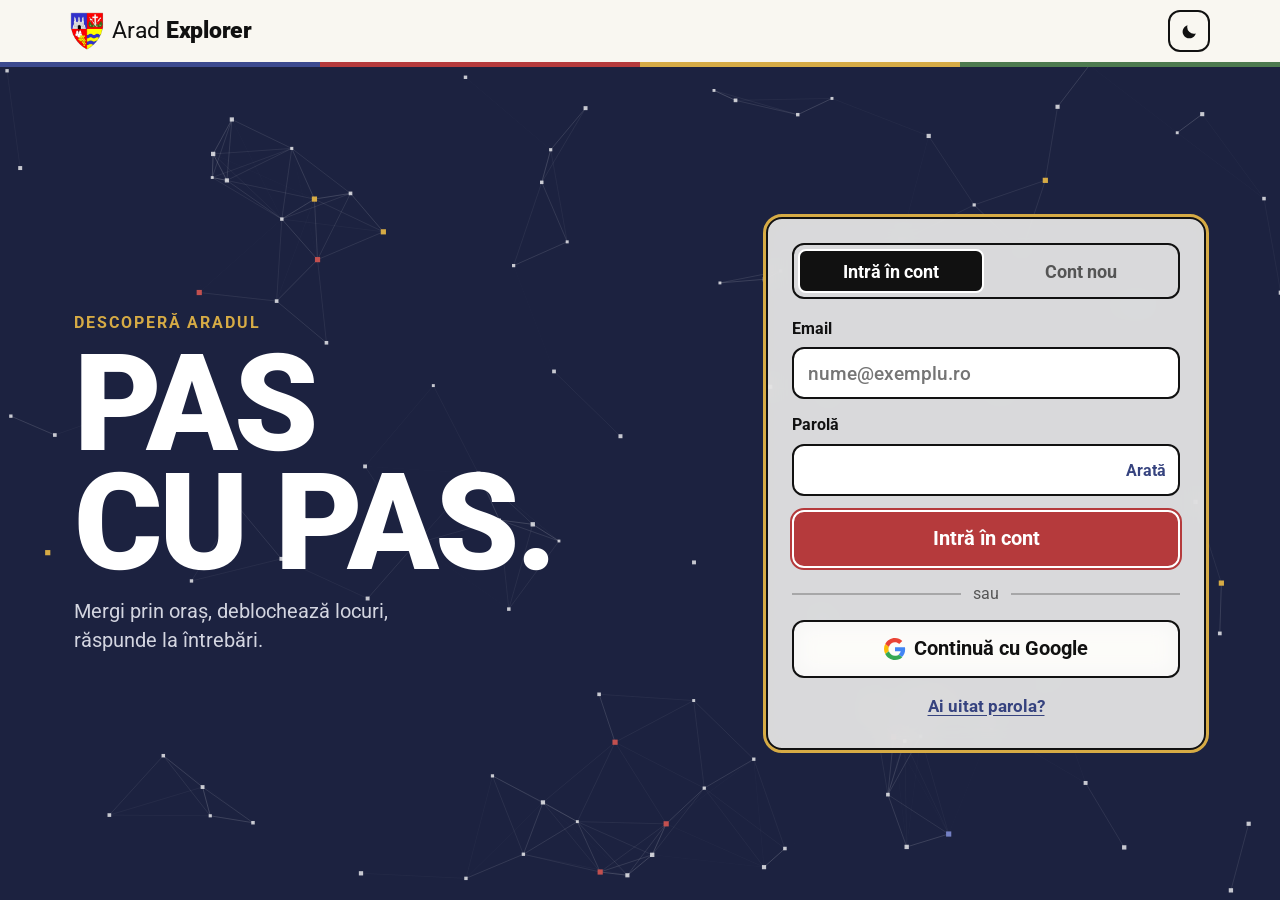
==== commit b800e7aa: "Interaction radius: 60 m by default, testing slider up to 300 m Co-Authored-By: Claude Opus 5.5 <nor" ====
--- a/index.html
+++ b/index.html
@@ -259,11 +259,11 @@
           <div>
             <label for="radius"><strong>Interaction radius</strong></label>
             <div class="sliderrow">
-              <input type="range" id="radius" min="20" max="3000" step="10" value="120">
-              <span class="val" id="radiusVal">120 m</span>
+              <input type="range" id="radius" min="10" max="300" step="10" value="60">
+              <span class="val" id="radiusVal">60 m</span>
               <button class="btn sm" data-act="rreset">Reset</button>
             </div>
-            <div class="note">Default 120 m. Stops and side quests are revealed and unlocked at or below this distance.</div>
+            <div class="note">Default 60 m. Stops and side quests are revealed and unlocked at or below this distance.</div>
           </div>
           <div>
             <label class="row"><input type="checkbox" id="sim"> <strong>Simulate my position</strong></label>
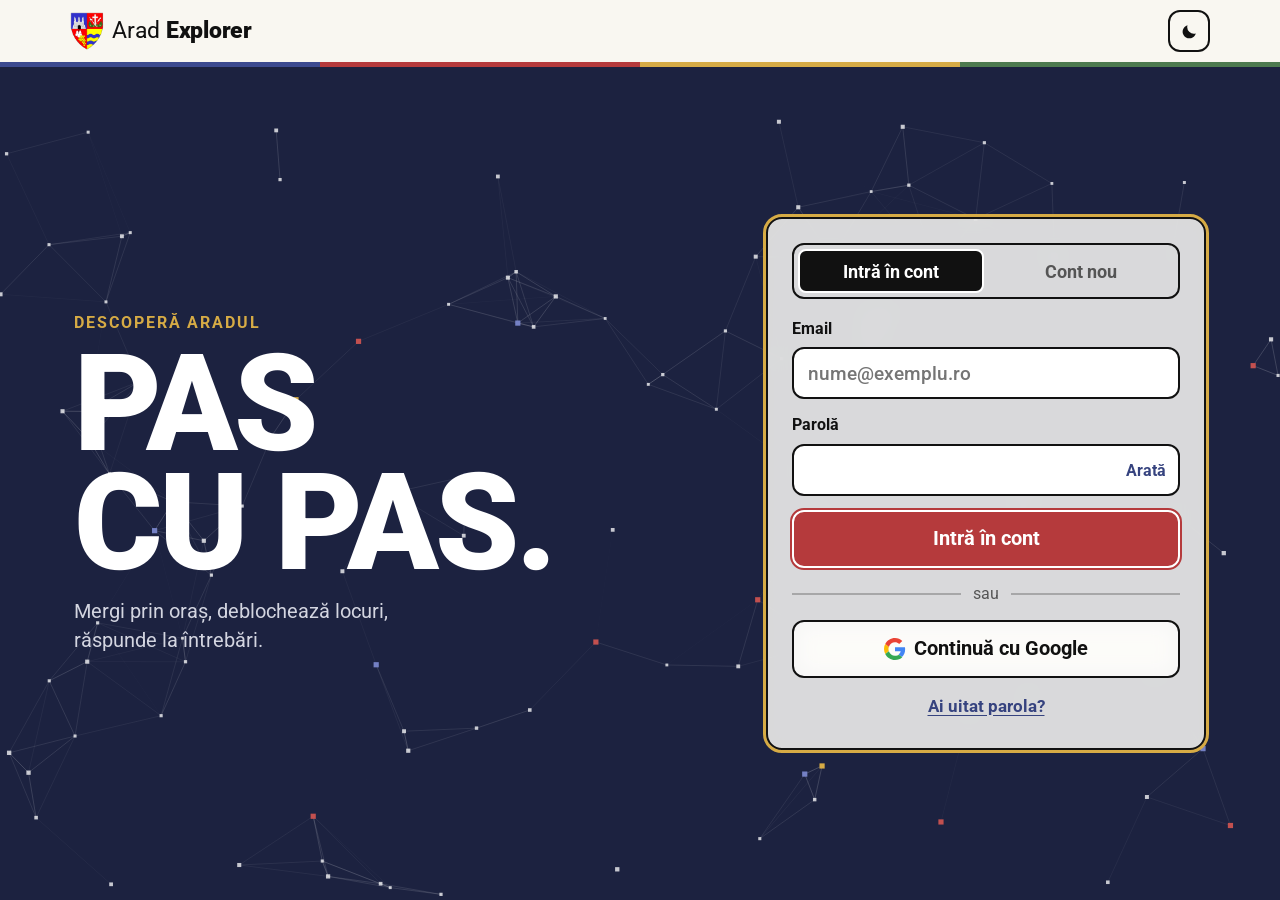
==== commit 909f4157: "Joc interactiv: Aradul Pixelat, split into modules and framed in the site theme - the pixel-art game" ====
--- a/index.html
+++ b/index.html
@@ -13,6 +13,7 @@
 <!-- Map library (kept locally in vendor/ so the app does not depend on a CDN) -->
 <link rel="stylesheet" href="vendor/leaflet/leaflet.css">
 <link rel="stylesheet" href="css/styles.css">
+<link rel="stylesheet" href="css/game.css">
 <script>
   // Apply the saved theme before the page paints (no light flash in dark mode).
   try { var t = localStorage.getItem('arad-explorer:theme'); if (t === 'dark' || t === 'light') document.documentElement.dataset.theme = t; } catch (e) {}
@@ -141,8 +142,8 @@
           <svg viewBox="0 0 120 120"><rect class="dg-pad" x="14" y="38" width="92" height="50"/><path class="dg-cross" d="M36 52v22M25 63h22"/><rect class="dg-a" x="74" y="54" width="9" height="9"/><rect class="dg-b" x="86" y="64" width="9" height="9"/></svg>
         </span>
         <span class="dash-title">Joc<br>interactiv</span>
-        <span class="dash-desc">Un joc 2D prin locurile Aradului.</span>
-        <span class="dash-go">În curând →</span>
+        <span class="dash-desc">Aradul Pixelat: plimbă-te prin oraș și câștigă insigne.</span>
+        <span class="dash-go">Joacă →</span>
       </button>
     </div>
   </div>
@@ -291,18 +292,12 @@
   <div class="m-backdrop" data-act="panel" data-panel=""></div>
 </main>
 
-<!-- ============ MINIJOC (placeholder) ============ -->
+<!-- ============ JOC INTERACTIV: Aradul Pixelat (js/game/) ============ -->
 <section id="minigame" class="screen" hidden>
   <div class="wrap">
     <div><button class="btn sm" data-act="home">← Înapoi la panou</button></div>
     <!-- js/minigame.js mounts the game into this element -->
-    <div class="mg-stage" id="minigameRoot">
-      <div class="mg-empty">
-        <p class="kicker">Minijoc</p>
-        <h2>În curând</h2>
-        <p class="muted">Aici va apărea minijocul. Încă nu este gata.</p>
-      </div>
-    </div>
+    <div id="minigameRoot"><p class="muted">Se încarcă jocul…</p></div>
   </div>
 </section>
 
--- a/css/styles.css
+++ b/css/styles.css
@@ -215,7 +215,7 @@
 .dash-cards { display: grid; gap: 18px; }
 .dash-card {
   --c: var(--red);
-  position: relative; display: flex; flex-direction: column; justify-content: flex-end; gap: 8px; min-height: 31vh; container-type: inline-size;
+  position: relative; display: flex; flex-direction: column; justify-content: flex-end; gap: 8px; min-height: max(31vh, 270px); container-type: inline-size;
   padding: 20px; text-align: left; overflow: hidden; cursor: pointer; touch-action: manipulation;
   background: var(--c); color: #fff; border: 3px solid #fff; outline: 3px solid var(--c); border-radius: var(--r-lg); font: inherit;
   transform: perspective(900px) rotateX(var(--rx, 0deg)) rotateY(var(--ry, 0deg)) translateY(var(--lift, 0)) scale(var(--sc, 1));
@@ -384,7 +384,6 @@
 .val { min-width: 70px; text-align: right; font-variant-numeric: tabular-nums; font-weight: 900; }
 
 /* minigame placeholder */
-.mg-stage { min-height: clamp(360px, 60vh, 600px); border: var(--bw) dashed var(--edge); border-radius: var(--r-lg); display: grid; place-items: center; }
 .mg-empty { text-align: center; padding: 24px; }
 .mg-empty h2 { font-size: 2.2rem; text-transform: uppercase; margin: 4px 0 8px; }
 
--- a/css/game.css
+++ b/css/game.css
@@ -0,0 +1,90 @@
+/* =====================================================================
+   Aradul Pixelat (Joc interactiv)
+   The frame around the game (title, HUD, screen border, touch buttons)
+   uses the site's own classes and tokens from styles.css. Only the pixel
+   panel under the screen keeps the game's look; its classes all start
+   with "ap-" so they never collide with the site's.
+   ===================================================================== */
+.ap {
+  --ap-ground: #16121f; --ap-shell-hi: #3a2f52; --ap-win: #14213a; --ap-win-edge: #e9e4ff;
+  --ap-ink: #f4f0ff; --ap-muted: #a9a1c8; --ap-gold: #ffc94a; --ap-ok: #5fd38a; --ap-bad: #ff7a7a;
+  --f-display: "Pixelify Sans", "Courier New", monospace; --f-body: "VT323", "Courier New", monospace;
+  display: grid; gap: 14px; max-width: 960px; margin: 0 auto; min-width: 0;
+}
+
+/* ---------- frame: site theme ---------- */
+.ap-top { display: flex; align-items: flex-end; justify-content: space-between; gap: 12px; }
+.ap-top .btn { flex: none; }
+.ap-top .kicker { margin-bottom: 2px; }
+.ap-title { font-size: clamp(1.5rem, 7vw, 2.6rem); text-transform: uppercase; letter-spacing: -.02em; }
+.ap-hud { margin-top: 0; }
+.ap-key { display: inline-grid; place-items: center; min-width: 22px; height: 22px; padding: 0 4px; margin-left: 4px; border: 1.5px solid currentColor; border-radius: 6px; font: 700 .75rem var(--mono); }
+.ap-screen { position: relative; aspect-ratio: 16 / 9; width: 100%; overflow: hidden; background: #000;
+  border: var(--bw) solid var(--edge); border-radius: var(--r-lg); }
+#cv { display: block; width: 100%; height: 100%; image-rendering: pixelated; image-rendering: crisp-edges; touch-action: manipulation; }
+
+/* touch buttons (phones and tablets only) */
+/* stuck to the bottom of the screen so they stay under the thumbs while the panel scrolls */
+.ap-pad { display: none; justify-content: space-between; gap: 10px; user-select: none; -webkit-user-select: none;
+  position: sticky; bottom: 0; z-index: 5; margin: 0 -16px; padding: 10px 16px calc(10px + env(safe-area-inset-bottom, 0px));
+  background: var(--glass-strong); -webkit-backdrop-filter: var(--blur); backdrop-filter: var(--blur); border-top: var(--bw) solid var(--edge); }
+.ap-pad .ap-grp { display: flex; gap: 10px; }
+.ap-pad .btn { min-width: 64px; min-height: 60px; padding: 8px 14px; font-size: 1.15rem; touch-action: none; }
+.ap-pad .btn.on { background: var(--text); color: var(--on-text); border-color: var(--on-text); outline: var(--bw) solid var(--text); }
+@media (pointer: coarse) { .ap-pad { display: flex; } }
+
+/* ---------- the game's own pixel panel (unchanged look) ---------- */
+.ap-panel { font-family: var(--f-body); font-size: 21px; line-height: 1.15; color: var(--ap-ink);
+  background: var(--ap-win); border: 3px solid var(--ap-win-edge); box-shadow: inset 0 0 0 3px #0a1325, 8px 8px 0 #000;
+  padding: 12px 16px; min-height: 150px; min-width: 0; margin-right: 8px; }
+.ap-panel h2 { font-family: var(--f-display); font-size: 20px; line-height: 1.15; letter-spacing: 0; margin: 0 0 6px; color: var(--ap-gold); font-weight: 700; text-wrap: balance; text-transform: none; }
+.ap-panel p { margin: 0 0 6px; }
+.ap-panel kbd { font-family: var(--f-display); font-size: 13px; border: 2px solid var(--ap-muted); padding: 0 5px; margin: 0 2px; background: #0a1325; color: var(--ap-ink); }
+.ap-panel button:focus-visible { outline: 3px solid var(--ap-gold) !important; outline-offset: 2px !important; }
+.ap-muted { color: var(--ap-muted); }
+.ap-btn { font-family: var(--f-display); font-size: 15px; font-weight: 600; background: var(--ap-shell-hi); color: var(--ap-ink); border: 2px solid var(--ap-win-edge);
+  padding: 7px 12px; cursor: pointer; box-shadow: 3px 3px 0 #000; border-radius: 0; }
+.ap-btn:hover { background: #4c3e6e; }
+.ap-btn:active { transform: translate(2px, 2px); box-shadow: 1px 1px 0 #000; }
+.ap-btn.ap-gold { background: var(--ap-gold); color: #2a1630; border-color: #fff3c4; }
+.ap-btn.ap-gold:hover { background: #ffd76e; }
+.ap-dlg { display: grid; grid-template-columns: auto 1fr; gap: 14px; align-items: start; cursor: pointer; }
+.ap-port { width: 84px; height: 90px; image-rendering: pixelated; border: 3px solid var(--ap-win-edge); background: #2b3b5c; }
+.ap-dlg-body { min-width: 0; }
+.ap-dname { font-family: var(--f-display); font-weight: 700; color: var(--ap-gold); font-size: 18px; margin-bottom: 4px; }
+.ap-dtext { font-size: 24px; min-height: 3.4em; margin: 0; }
+.ap-dnext { color: var(--ap-muted); font-size: 18px; margin-top: 6px; display: flex; justify-content: space-between; gap: 8px; flex-wrap: wrap; }
+.ap-blink { animation: ap-bl 1s steps(2) infinite; }
+@keyframes ap-bl { 50% { opacity: 0; } }
+.ap-qhead { display: flex; justify-content: space-between; gap: 8px; flex-wrap: wrap; font-family: var(--f-display); font-size: 15px; color: var(--ap-muted); margin-bottom: 4px; }
+.ap-qtext { font-size: 25px; margin: 2px 0 10px; }
+.ap-opts { display: grid; grid-template-columns: repeat(auto-fit, minmax(min(100%, 300px), 1fr)); gap: 8px; }
+.ap-opt { text-align: left; font-family: var(--f-body); font-size: 22px; background: #1f3155; color: var(--ap-ink); border: 2px solid #6f7fb0; padding: 6px 10px; cursor: pointer; box-shadow: 3px 3px 0 #000; }
+.ap-opt:hover:not(:disabled) { background: #2a4170; border-color: var(--ap-win-edge); }
+.ap-opt .ap-k { font-family: var(--f-display); color: var(--ap-gold); margin-right: 8px; }
+.ap-opt.ap-right { background: #1f5a3b; border-color: var(--ap-ok); }
+.ap-opt.ap-wrong { background: #5d2330; border-color: var(--ap-bad); }
+.ap-opt:disabled { cursor: default; }
+.ap-fb { margin: 10px 0 0; font-size: 22px; min-height: 1.2em; }
+.ap-fb.ap-ok { color: var(--ap-ok); } .ap-fb.ap-no { color: var(--ap-bad); }
+.ap-row-end { display: flex; justify-content: flex-end; margin-top: 8px; gap: 8px; flex-wrap: wrap; }
+.ap-cgrid { display: grid; grid-template-columns: repeat(auto-fit, minmax(min(100%, 340px), 1fr)); gap: 8px 18px; margin: 6px 0 10px; }
+.ap-crow { display: grid; grid-template-columns: 6.5em 40px minmax(0, 1fr) 40px; align-items: center; gap: 6px; padding: 2px 4px; border: 2px solid transparent; }
+.ap-crow.ap-sel { border-color: var(--ap-gold); background: #1d2e50; }
+.ap-crow .ap-lab { color: var(--ap-muted); }
+.ap-crow .ap-val { text-align: center; font-size: 22px; white-space: nowrap; overflow: hidden; text-overflow: ellipsis; }
+.ap-arrow { font-family: var(--f-display); font-size: 16px; width: 40px; height: 34px; background: var(--ap-shell-hi); color: var(--ap-ink); border: 2px solid var(--ap-win-edge); cursor: pointer; box-shadow: 2px 2px 0 #000; }
+.ap-arrow:active { transform: translate(1px, 1px); }
+.ap-streets { display: grid; grid-template-columns: repeat(auto-fit, minmax(min(100%, 250px), 1fr)); gap: 10px; margin: 8px 0; }
+.ap-st { text-align: left; font-family: var(--f-body); font-size: 19px; background: #1d2b4b; color: var(--ap-ink); border: 2px solid #6f7fb0; padding: 8px 10px; cursor: pointer; box-shadow: 3px 3px 0 #000; display: flex; flex-direction: column; gap: 3px; }
+.ap-st b { font-family: var(--f-display); font-size: 16px; color: var(--ap-gold); }
+.ap-st i { font-style: normal; color: var(--ap-muted); }
+.ap-st.ap-sel { border-color: var(--ap-gold); background: #2a3c66; }
+.ap-st .ap-stars { color: var(--ap-muted); font-size: 18px; }
+.ap-note { font-size: 18px; color: var(--ap-muted); border-top: 2px dashed #3d4c78; padding-top: 6px; margin-top: 6px; }
+@media (max-width: 560px) {
+  .ap-panel { font-size: 19px; }
+  .ap-dtext { font-size: 21px; } .ap-qtext { font-size: 22px; } .ap-opt { font-size: 20px; }
+  .ap-port { width: 56px; height: 60px; }
+}
+@media (prefers-reduced-motion: reduce) { .ap-blink { animation: none; } }
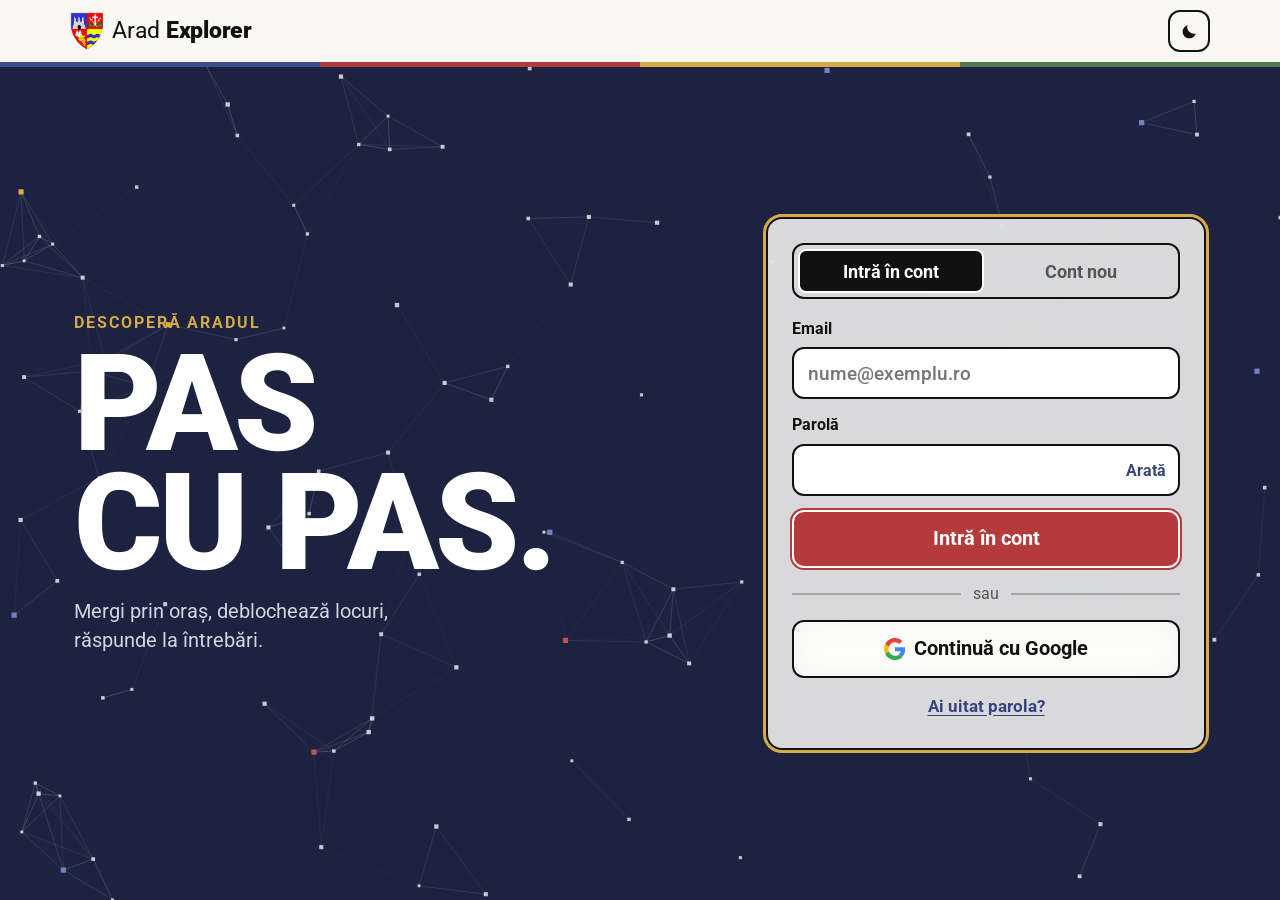
==== commit 42ae9b1e: "Interaction radius: 72 m by default (slider step 2 m so 72 is selectable) Co-Authored-By: Claude Opu" ====
--- a/index.html
+++ b/index.html
@@ -13,7 +13,6 @@
 <!-- Map library (kept locally in vendor/ so the app does not depend on a CDN) -->
 <link rel="stylesheet" href="vendor/leaflet/leaflet.css">
 <link rel="stylesheet" href="css/styles.css">
-<link rel="stylesheet" href="css/game.css">
 <script>
   // Apply the saved theme before the page paints (no light flash in dark mode).
   try { var t = localStorage.getItem('arad-explorer:theme'); if (t === 'dark' || t === 'light') document.documentElement.dataset.theme = t; } catch (e) {}
@@ -142,8 +141,8 @@
           <svg viewBox="0 0 120 120"><rect class="dg-pad" x="14" y="38" width="92" height="50"/><path class="dg-cross" d="M36 52v22M25 63h22"/><rect class="dg-a" x="74" y="54" width="9" height="9"/><rect class="dg-b" x="86" y="64" width="9" height="9"/></svg>
         </span>
         <span class="dash-title">Joc<br>interactiv</span>
-        <span class="dash-desc">Aradul Pixelat: plimbă-te prin oraș și câștigă insigne.</span>
-        <span class="dash-go">Joacă →</span>
+        <span class="dash-desc">Un joc 2D prin locurile Aradului.</span>
+        <span class="dash-go">În curând →</span>
       </button>
     </div>
   </div>
@@ -260,11 +259,11 @@
           <div>
             <label for="radius"><strong>Interaction radius</strong></label>
             <div class="sliderrow">
-              <input type="range" id="radius" min="10" max="300" step="10" value="60">
-              <span class="val" id="radiusVal">60 m</span>
+              <input type="range" id="radius" min="10" max="300" step="2" value="72">
+              <span class="val" id="radiusVal">72 m</span>
               <button class="btn sm" data-act="rreset">Reset</button>
             </div>
-            <div class="note">Default 60 m. Stops and side quests are revealed and unlocked at or below this distance.</div>
+            <div class="note">Default 72 m. Stops and side quests are revealed and unlocked at or below this distance.</div>
           </div>
           <div>
             <label class="row"><input type="checkbox" id="sim"> <strong>Simulate my position</strong></label>
@@ -292,12 +291,18 @@
   <div class="m-backdrop" data-act="panel" data-panel=""></div>
 </main>
 
-<!-- ============ JOC INTERACTIV: Aradul Pixelat (js/game/) ============ -->
+<!-- ============ MINIJOC (placeholder) ============ -->
 <section id="minigame" class="screen" hidden>
   <div class="wrap">
     <div><button class="btn sm" data-act="home">← Înapoi la panou</button></div>
     <!-- js/minigame.js mounts the game into this element -->
-    <div id="minigameRoot"><p class="muted">Se încarcă jocul…</p></div>
+    <div class="mg-stage" id="minigameRoot">
+      <div class="mg-empty">
+        <p class="kicker">Minijoc</p>
+        <h2>În curând</h2>
+        <p class="muted">Aici va apărea minijocul. Încă nu este gata.</p>
+      </div>
+    </div>
   </div>
 </section>
 
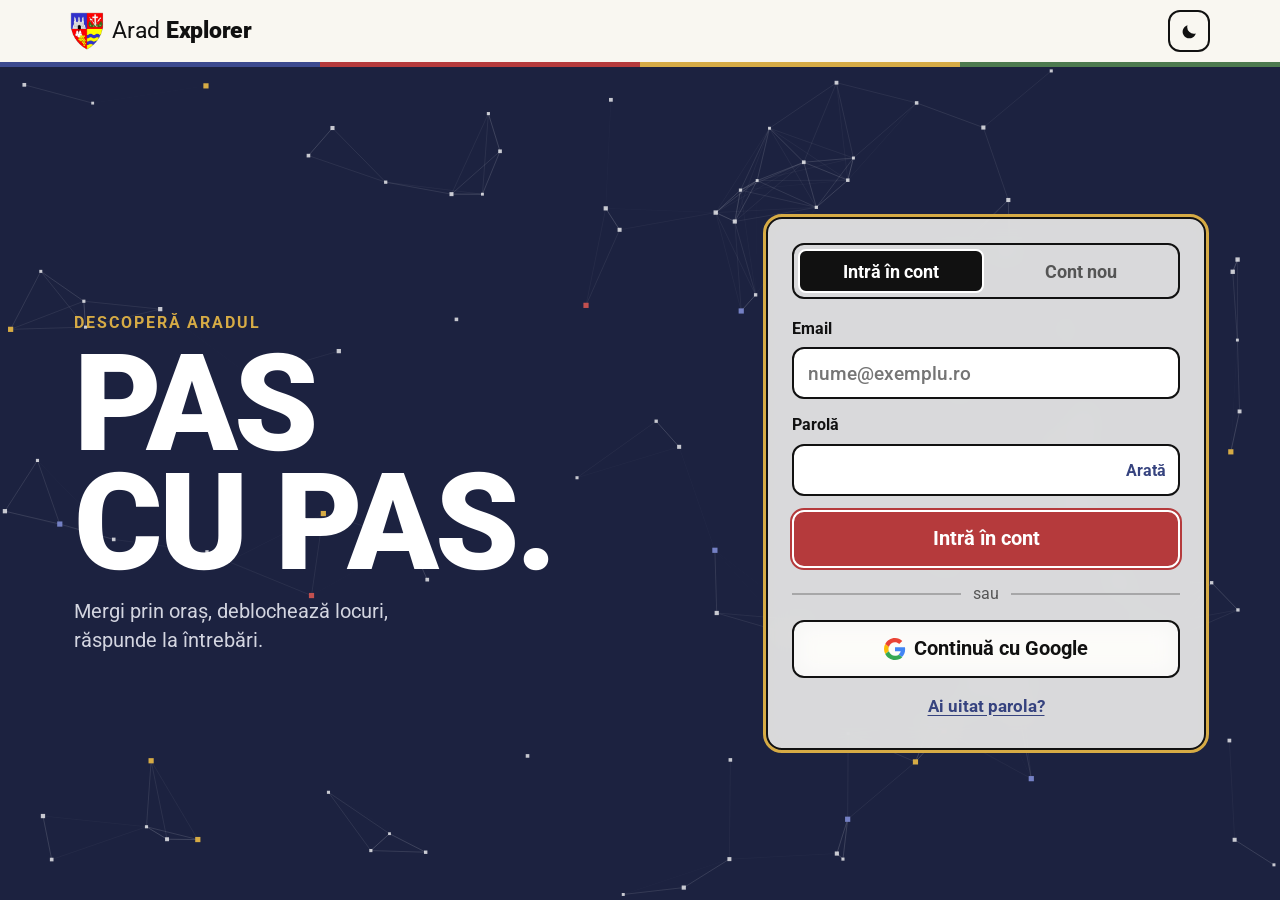
==== commit 78ec3c64: "Merge branch 'main' into joc-aradul-pixelat" ====
--- a/index.html
+++ b/index.html
@@ -13,6 +13,7 @@
 <!-- Map library (kept locally in vendor/ so the app does not depend on a CDN) -->
 <link rel="stylesheet" href="vendor/leaflet/leaflet.css">
 <link rel="stylesheet" href="css/styles.css">
+<link rel="stylesheet" href="css/game.css">
 <script>
   // Apply the saved theme before the page paints (no light flash in dark mode).
   try { var t = localStorage.getItem('arad-explorer:theme'); if (t === 'dark' || t === 'light') document.documentElement.dataset.theme = t; } catch (e) {}
@@ -141,8 +142,8 @@
           <svg viewBox="0 0 120 120"><rect class="dg-pad" x="14" y="38" width="92" height="50"/><path class="dg-cross" d="M36 52v22M25 63h22"/><rect class="dg-a" x="74" y="54" width="9" height="9"/><rect class="dg-b" x="86" y="64" width="9" height="9"/></svg>
         </span>
         <span class="dash-title">Joc<br>interactiv</span>
-        <span class="dash-desc">Un joc 2D prin locurile Aradului.</span>
-        <span class="dash-go">În curând →</span>
+        <span class="dash-desc">Aradul Pixelat: plimbă-te prin oraș și câștigă insigne.</span>
+        <span class="dash-go">Joacă →</span>
       </button>
     </div>
   </div>
@@ -291,18 +292,12 @@
   <div class="m-backdrop" data-act="panel" data-panel=""></div>
 </main>
 
-<!-- ============ MINIJOC (placeholder) ============ -->
+<!-- ============ JOC INTERACTIV: Aradul Pixelat (js/game/) ============ -->
 <section id="minigame" class="screen" hidden>
   <div class="wrap">
     <div><button class="btn sm" data-act="home">← Înapoi la panou</button></div>
     <!-- js/minigame.js mounts the game into this element -->
-    <div class="mg-stage" id="minigameRoot">
-      <div class="mg-empty">
-        <p class="kicker">Minijoc</p>
-        <h2>În curând</h2>
-        <p class="muted">Aici va apărea minijocul. Încă nu este gata.</p>
-      </div>
-    </div>
+    <div id="minigameRoot"><p class="muted">Se încarcă jocul…</p></div>
   </div>
 </section>
 
--- a/css/game.css
+++ b/css/game.css
@@ -0,0 +1,90 @@
+/* =====================================================================
+   Aradul Pixelat (Joc interactiv)
+   The frame around the game (title, HUD, screen border, touch buttons)
+   uses the site's own classes and tokens from styles.css. Only the pixel
+   panel under the screen keeps the game's look; its classes all start
+   with "ap-" so they never collide with the site's.
+   ===================================================================== */
+.ap {
+  --ap-ground: #16121f; --ap-shell-hi: #3a2f52; --ap-win: #14213a; --ap-win-edge: #e9e4ff;
+  --ap-ink: #f4f0ff; --ap-muted: #a9a1c8; --ap-gold: #ffc94a; --ap-ok: #5fd38a; --ap-bad: #ff7a7a;
+  --f-display: "Pixelify Sans", "Courier New", monospace; --f-body: "VT323", "Courier New", monospace;
+  display: grid; gap: 14px; max-width: 960px; margin: 0 auto; min-width: 0;
+}
+
+/* ---------- frame: site theme ---------- */
+.ap-top { display: flex; align-items: flex-end; justify-content: space-between; gap: 12px; }
+.ap-top .btn { flex: none; }
+.ap-top .kicker { margin-bottom: 2px; }
+.ap-title { font-size: clamp(1.5rem, 7vw, 2.6rem); text-transform: uppercase; letter-spacing: -.02em; }
+.ap-hud { margin-top: 0; }
+.ap-key { display: inline-grid; place-items: center; min-width: 22px; height: 22px; padding: 0 4px; margin-left: 4px; border: 1.5px solid currentColor; border-radius: 6px; font: 700 .75rem var(--mono); }
+.ap-screen { position: relative; aspect-ratio: 16 / 9; width: 100%; overflow: hidden; background: #000;
+  border: var(--bw) solid var(--edge); border-radius: var(--r-lg); }
+#cv { display: block; width: 100%; height: 100%; image-rendering: pixelated; image-rendering: crisp-edges; touch-action: manipulation; }
+
+/* touch buttons (phones and tablets only) */
+/* stuck to the bottom of the screen so they stay under the thumbs while the panel scrolls */
+.ap-pad { display: none; justify-content: space-between; gap: 10px; user-select: none; -webkit-user-select: none;
+  position: sticky; bottom: 0; z-index: 5; margin: 0 -16px; padding: 10px 16px calc(10px + env(safe-area-inset-bottom, 0px));
+  background: var(--glass-strong); -webkit-backdrop-filter: var(--blur); backdrop-filter: var(--blur); border-top: var(--bw) solid var(--edge); }
+.ap-pad .ap-grp { display: flex; gap: 10px; }
+.ap-pad .btn { min-width: 64px; min-height: 60px; padding: 8px 14px; font-size: 1.15rem; touch-action: none; }
+.ap-pad .btn.on { background: var(--text); color: var(--on-text); border-color: var(--on-text); outline: var(--bw) solid var(--text); }
+@media (pointer: coarse) { .ap-pad { display: flex; } }
+
+/* ---------- the game's own pixel panel (unchanged look) ---------- */
+.ap-panel { font-family: var(--f-body); font-size: 21px; line-height: 1.15; color: var(--ap-ink);
+  background: var(--ap-win); border: 3px solid var(--ap-win-edge); box-shadow: inset 0 0 0 3px #0a1325, 8px 8px 0 #000;
+  padding: 12px 16px; min-height: 150px; min-width: 0; margin-right: 8px; }
+.ap-panel h2 { font-family: var(--f-display); font-size: 20px; line-height: 1.15; letter-spacing: 0; margin: 0 0 6px; color: var(--ap-gold); font-weight: 700; text-wrap: balance; text-transform: none; }
+.ap-panel p { margin: 0 0 6px; }
+.ap-panel kbd { font-family: var(--f-display); font-size: 13px; border: 2px solid var(--ap-muted); padding: 0 5px; margin: 0 2px; background: #0a1325; color: var(--ap-ink); }
+.ap-panel button:focus-visible { outline: 3px solid var(--ap-gold) !important; outline-offset: 2px !important; }
+.ap-muted { color: var(--ap-muted); }
+.ap-btn { font-family: var(--f-display); font-size: 15px; font-weight: 600; background: var(--ap-shell-hi); color: var(--ap-ink); border: 2px solid var(--ap-win-edge);
+  padding: 7px 12px; cursor: pointer; box-shadow: 3px 3px 0 #000; border-radius: 0; }
+.ap-btn:hover { background: #4c3e6e; }
+.ap-btn:active { transform: translate(2px, 2px); box-shadow: 1px 1px 0 #000; }
+.ap-btn.ap-gold { background: var(--ap-gold); color: #2a1630; border-color: #fff3c4; }
+.ap-btn.ap-gold:hover { background: #ffd76e; }
+.ap-dlg { display: grid; grid-template-columns: auto 1fr; gap: 14px; align-items: start; cursor: pointer; }
+.ap-port { width: 84px; height: 90px; image-rendering: pixelated; border: 3px solid var(--ap-win-edge); background: #2b3b5c; }
+.ap-dlg-body { min-width: 0; }
+.ap-dname { font-family: var(--f-display); font-weight: 700; color: var(--ap-gold); font-size: 18px; margin-bottom: 4px; }
+.ap-dtext { font-size: 24px; min-height: 3.4em; margin: 0; }
+.ap-dnext { color: var(--ap-muted); font-size: 18px; margin-top: 6px; display: flex; justify-content: space-between; gap: 8px; flex-wrap: wrap; }
+.ap-blink { animation: ap-bl 1s steps(2) infinite; }
+@keyframes ap-bl { 50% { opacity: 0; } }
+.ap-qhead { display: flex; justify-content: space-between; gap: 8px; flex-wrap: wrap; font-family: var(--f-display); font-size: 15px; color: var(--ap-muted); margin-bottom: 4px; }
+.ap-qtext { font-size: 25px; margin: 2px 0 10px; }
+.ap-opts { display: grid; grid-template-columns: repeat(auto-fit, minmax(min(100%, 300px), 1fr)); gap: 8px; }
+.ap-opt { text-align: left; font-family: var(--f-body); font-size: 22px; background: #1f3155; color: var(--ap-ink); border: 2px solid #6f7fb0; padding: 6px 10px; cursor: pointer; box-shadow: 3px 3px 0 #000; }
+.ap-opt:hover:not(:disabled) { background: #2a4170; border-color: var(--ap-win-edge); }
+.ap-opt .ap-k { font-family: var(--f-display); color: var(--ap-gold); margin-right: 8px; }
+.ap-opt.ap-right { background: #1f5a3b; border-color: var(--ap-ok); }
+.ap-opt.ap-wrong { background: #5d2330; border-color: var(--ap-bad); }
+.ap-opt:disabled { cursor: default; }
+.ap-fb { margin: 10px 0 0; font-size: 22px; min-height: 1.2em; }
+.ap-fb.ap-ok { color: var(--ap-ok); } .ap-fb.ap-no { color: var(--ap-bad); }
+.ap-row-end { display: flex; justify-content: flex-end; margin-top: 8px; gap: 8px; flex-wrap: wrap; }
+.ap-cgrid { display: grid; grid-template-columns: repeat(auto-fit, minmax(min(100%, 340px), 1fr)); gap: 8px 18px; margin: 6px 0 10px; }
+.ap-crow { display: grid; grid-template-columns: 6.5em 40px minmax(0, 1fr) 40px; align-items: center; gap: 6px; padding: 2px 4px; border: 2px solid transparent; }
+.ap-crow.ap-sel { border-color: var(--ap-gold); background: #1d2e50; }
+.ap-crow .ap-lab { color: var(--ap-muted); }
+.ap-crow .ap-val { text-align: center; font-size: 22px; white-space: nowrap; overflow: hidden; text-overflow: ellipsis; }
+.ap-arrow { font-family: var(--f-display); font-size: 16px; width: 40px; height: 34px; background: var(--ap-shell-hi); color: var(--ap-ink); border: 2px solid var(--ap-win-edge); cursor: pointer; box-shadow: 2px 2px 0 #000; }
+.ap-arrow:active { transform: translate(1px, 1px); }
+.ap-streets { display: grid; grid-template-columns: repeat(auto-fit, minmax(min(100%, 250px), 1fr)); gap: 10px; margin: 8px 0; }
+.ap-st { text-align: left; font-family: var(--f-body); font-size: 19px; background: #1d2b4b; color: var(--ap-ink); border: 2px solid #6f7fb0; padding: 8px 10px; cursor: pointer; box-shadow: 3px 3px 0 #000; display: flex; flex-direction: column; gap: 3px; }
+.ap-st b { font-family: var(--f-display); font-size: 16px; color: var(--ap-gold); }
+.ap-st i { font-style: normal; color: var(--ap-muted); }
+.ap-st.ap-sel { border-color: var(--ap-gold); background: #2a3c66; }
+.ap-st .ap-stars { color: var(--ap-muted); font-size: 18px; }
+.ap-note { font-size: 18px; color: var(--ap-muted); border-top: 2px dashed #3d4c78; padding-top: 6px; margin-top: 6px; }
+@media (max-width: 560px) {
+  .ap-panel { font-size: 19px; }
+  .ap-dtext { font-size: 21px; } .ap-qtext { font-size: 22px; } .ap-opt { font-size: 20px; }
+  .ap-port { width: 56px; height: 60px; }
+}
+@media (prefers-reduced-motion: reduce) { .ap-blink { animation: none; } }
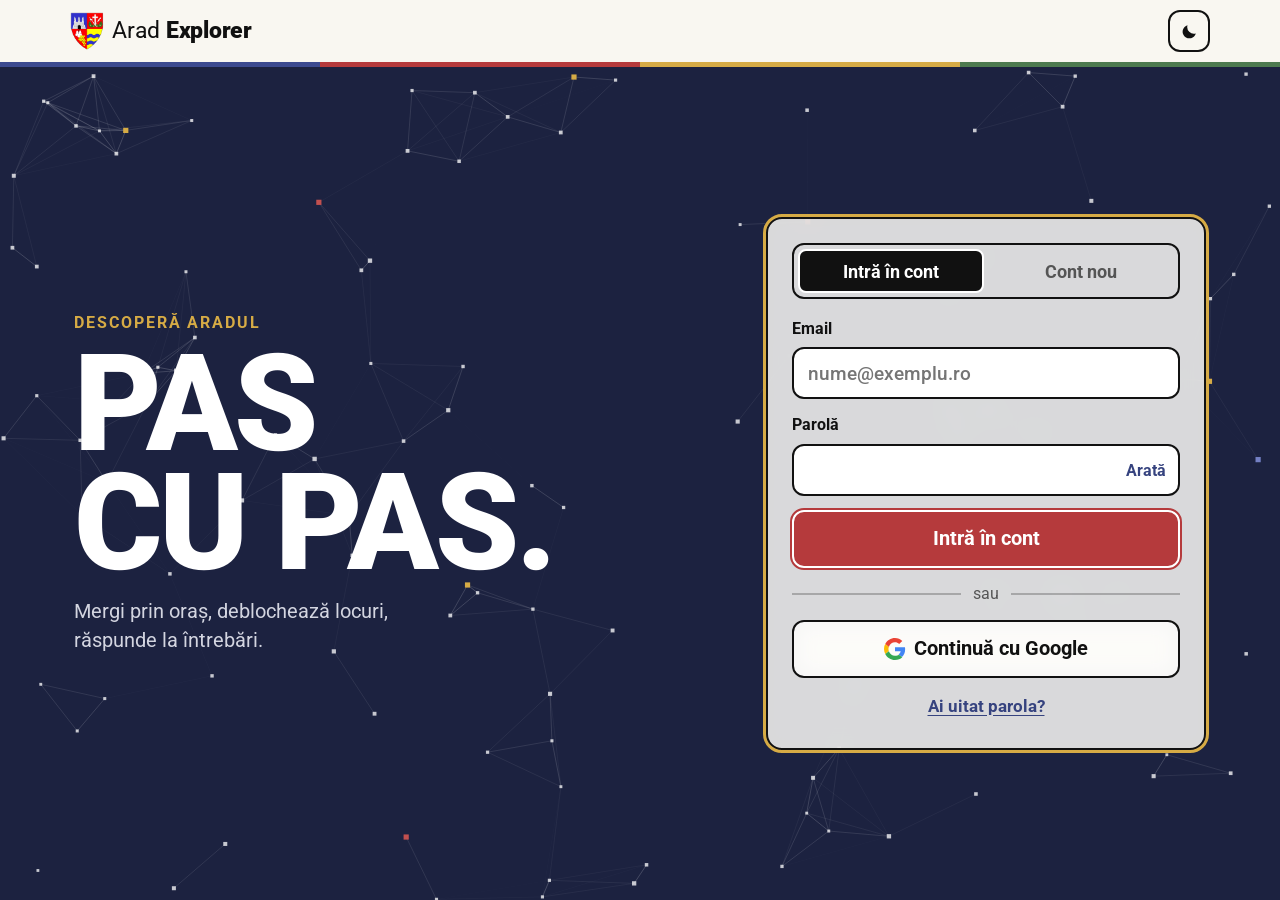
==== commit 15c4eb04: "Ghizi locali: messaging app with five Arad guides - round message button bottom-right (signed-in scr" ====
--- a/index.html
+++ b/index.html
@@ -14,6 +14,7 @@
 <link rel="stylesheet" href="vendor/leaflet/leaflet.css">
 <link rel="stylesheet" href="css/styles.css">
 <link rel="stylesheet" href="css/game.css">
+<link rel="stylesheet" href="css/guides.css">
 <script>
   // Apply the saved theme before the page paints (no light flash in dark mode).
   try { var t = localStorage.getItem('arad-explorer:theme'); if (t === 'dark' || t === 'light') document.documentElement.dataset.theme = t; } catch (e) {}
--- a/css/game.css
+++ b/css/game.css
@@ -23,15 +23,25 @@
   border: var(--bw) solid var(--edge); border-radius: var(--r-lg); }
 #cv { display: block; width: 100%; height: 100%; image-rendering: pixelated; image-rendering: crisp-edges; touch-action: manipulation; }
 
-/* touch buttons (phones and tablets only) */
-/* stuck to the bottom of the screen so they stay under the thumbs while the panel scrolls */
-.ap-pad { display: none; justify-content: space-between; gap: 10px; user-select: none; -webkit-user-select: none;
-  position: sticky; bottom: 0; z-index: 5; margin: 0 -16px; padding: 10px 16px calc(10px + env(safe-area-inset-bottom, 0px));
+/* touch buttons (phones and tablets only)
+   Fixed to the bottom edge of the screen, not placed after the panel: the panel
+   changes height whenever a hint, dialogue or quiz appears, and the buttons must
+   never move under the player's thumbs. */
+.ap { --ap-pad-h: calc(80px + env(safe-area-inset-bottom, 0px)); }
+.ap-pad { display: none; justify-content: space-between; align-items: center; gap: 10px; user-select: none; -webkit-user-select: none; -webkit-touch-callout: none;
+  position: fixed; left: 0; right: 0; bottom: 0; z-index: 1100; height: var(--ap-pad-h); padding: 10px 16px calc(10px + env(safe-area-inset-bottom, 0px));
   background: var(--glass-strong); -webkit-backdrop-filter: var(--blur); backdrop-filter: var(--blur); border-top: var(--bw) solid var(--edge); }
 .ap-pad .ap-grp { display: flex; gap: 10px; }
 .ap-pad .btn { min-width: 64px; min-height: 60px; padding: 8px 14px; font-size: 1.15rem; touch-action: none; }
 .ap-pad .btn.on { background: var(--text); color: var(--on-text); border-color: var(--on-text); outline: var(--bw) solid var(--text); }
-@media (pointer: coarse) { .ap-pad { display: flex; } }
+@media (pointer: coarse) {
+  .ap-pad { display: flex; }
+  /* room under the panel so the fixed buttons never cover it */
+  .ap { padding-bottom: calc(var(--ap-pad-h) + 8px); }
+  body[data-screen="minigame"] .site-footer { display: none; }
+  /* a steady panel height on phones: hints, dialogue and quiz swap without the page jumping */
+  .ap-panel { min-height: 11.5em; }
+}
 
 /* ---------- the game's own pixel panel (unchanged look) ---------- */
 .ap-panel { font-family: var(--f-body); font-size: 21px; line-height: 1.15; color: var(--ap-ink);
@@ -88,3 +98,17 @@
   .ap-port { width: 56px; height: 60px; }
 }
 @media (prefers-reduced-motion: reduce) { .ap-blink { animation: none; } }
+
+/* ---------- phones: a compact header so the game screen, panel and buttons fit on one screen ---------- */
+@media (max-width: 600px) {
+  #minigame .wrap { padding-top: 10px; gap: 10px; }
+  .ap { gap: 10px; }
+  .ap-top .kicker { display: none; }
+  .ap-title { font-size: 1.35rem; }
+  .ap-top { align-items: center; }
+  .ap-hud { flex-wrap: nowrap; gap: 6px; overflow-x: auto; scrollbar-width: none; margin-top: -2px; }
+  .ap-hud::-webkit-scrollbar { display: none; }
+  .ap-hud span { flex: none; padding: 3px 9px; font-size: .82rem; white-space: nowrap; }
+  .ap-hud b { font-size: .95rem; }
+  #hudLoc { max-width: 58vw; overflow: hidden; text-overflow: ellipsis; }
+}
--- a/css/guides.css
+++ b/css/guides.css
@@ -0,0 +1,131 @@
+/* =====================================================================
+   Ghizi locali: the messaging app in the bottom-right corner (js/guides.js).
+   Uses the site's tokens: rounded squares, opposite-colour borders, see-through.
+   ===================================================================== */
+.gd { --gd-gap: 16px; --gd-bottom: calc(var(--gd-gap) + env(safe-area-inset-bottom, 0px)); --gd-right: var(--gd-gap); }
+body[data-screen="welcome"] .gd, body[data-screen="loading"] .gd, body[data-screen="fatal"] .gd { display: none; }
+
+/* where the button sits on screens that already use the bottom of the page */
+body[data-screen="minigame"] .gd { --gd-bottom: calc(var(--gd-gap) + env(safe-area-inset-bottom, 0px)); }
+@media (pointer: coarse) { body[data-screen="minigame"] .gd { --gd-bottom: calc(96px + env(safe-area-inset-bottom, 0px)); } }
+
+/* round button */
+.gd-fab { position: fixed; right: var(--gd-right); bottom: var(--gd-bottom); z-index: 1400; width: 58px; height: 58px; padding: 0;
+  display: grid; place-items: center; border-radius: 18px; cursor: pointer; touch-action: manipulation;
+  background: var(--red); color: #fff; border: var(--bw) solid #fff; outline: var(--bw) solid var(--red);
+  transition: transform .18s cubic-bezier(.2, .9, .3, 1.2), background .15s; }
+.gd-fab:hover { background: var(--red-hover); outline-color: var(--red-hover); }
+.gd-fab:active { transform: scale(.94); }
+.gd-ic { grid-area: 1 / 1; display: grid; place-items: center; transition: opacity .18s, transform .22s cubic-bezier(.2, .9, .3, 1.2); }
+.gd-ic svg { width: 28px; height: 28px; }
+.gd-ic-chat svg { fill: currentColor; }
+.gd-ic-chat svg circle { fill: var(--red); }
+.gd-ic-x svg, .gd-icon svg { fill: none; stroke: currentColor; stroke-width: 2.4; stroke-linecap: round; stroke-linejoin: round; }
+.gd-ic-x { opacity: 0; transform: rotate(-90deg) scale(.6); }
+.gd.open .gd-ic-chat { opacity: 0; transform: rotate(90deg) scale(.6); }
+.gd.open .gd-ic-x { opacity: 1; transform: none; }
+
+/* the window: grows out of the button */
+.gd-win { position: fixed; right: var(--gd-right); bottom: calc(var(--gd-bottom) + 72px); z-index: 1400;
+  width: min(380px, calc(100vw - 2 * var(--gd-gap))); display: flex; flex-direction: column; overflow: hidden;
+  background: var(--glass-strong); -webkit-backdrop-filter: var(--blur); backdrop-filter: var(--blur);
+  border: var(--bw) solid var(--edge); border-radius: 22px; color: var(--text);
+  transform-origin: calc(100% - 29px) calc(100% + 43px); transform: scale(.4) translateY(20px); opacity: 0; visibility: hidden;
+  transition: transform .26s cubic-bezier(.2, .9, .25, 1), opacity .18s ease, visibility 0s .26s, height .3s ease; }
+.gd.open .gd-win { transform: none; opacity: 1; visibility: visible; transition: transform .3s cubic-bezier(.2, .9, .25, 1.05), opacity .2s ease, height .3s ease; }
+.gd-full { height: min(600px, calc(100dvh - var(--hdr-h) - var(--gd-bottom) - 96px)); }
+.gd-view { display: flex; flex-direction: column; min-height: 0; flex: 1; animation: gd-in .25s ease; }
+@keyframes gd-in { from { opacity: 0; transform: translateY(8px); } to { opacity: 1; transform: none; } }
+
+/* intro */
+.gd-introbody { padding: 20px; display: grid; gap: 16px; }
+.gd-stack { display: flex; }
+.gd-stack .gd-av { width: 46px; height: 46px; margin-right: -10px; }
+.gd-title { font-size: 1.2rem; font-weight: 900; line-height: 1.25; }
+.gd-actions { display: grid; grid-template-columns: 1fr 1.4fr; gap: 10px; }
+.gd-actions .btn { min-height: 48px; padding: 8px 12px; }
+
+.gd-av { display: block; width: 44px; height: 44px; flex: none; object-fit: cover; border-radius: 14px; border: var(--bw) solid var(--edge); background: var(--line); }
+.gd-av.sm { width: 36px; height: 36px; border-radius: 11px; }
+.gd-av.lg { width: 76px; height: 76px; border-radius: 22px; margin: 0 auto; }
+
+/* messenger */
+.gd-head { display: flex; align-items: center; gap: 10px; padding: 10px 10px 10px 14px; border-bottom: var(--bw) solid var(--line); flex: none; }
+.gd-headtext { flex: 1; min-width: 0; display: grid; line-height: 1.2; }
+.gd-headtext b { font-size: 1.02rem; overflow: hidden; text-overflow: ellipsis; white-space: nowrap; }
+.gd-headtext small { color: var(--muted); font-size: .8rem; display: flex; align-items: center; gap: 6px; }
+.gd-icon { width: 40px; height: 40px; flex: none; display: grid; place-items: center; border: 0; border-radius: 12px; background: none; color: var(--text); cursor: pointer; }
+.gd-icon:hover { background: var(--line); }
+.gd-icon svg { width: 22px; height: 22px; }
+.gd-body { position: relative; flex: 1; min-height: 0; overflow: auto; overscroll-behavior: contain; }
+
+.gd-list { list-style: none; margin: 0; padding: 6px; }
+.gd-row { display: flex; align-items: center; gap: 12px; padding: 10px; border-radius: 16px; border: var(--bw) solid transparent; transition: background .25s, border-color .25s; }
+.gd-row.on { background: var(--gold-soft); border-color: var(--gold); }
+.gd-avwrap { position: relative; flex: none; }
+.gd-dot { width: 12px; height: 12px; border-radius: 50%; background: var(--green); border: 2px solid var(--surface); }
+.gd-avwrap .gd-dot { position: absolute; right: -3px; bottom: -3px; }
+.gd-dot.inline { display: inline-block; width: 9px; height: 9px; border-width: 0; }
+.gd-rowtext { flex: 1; min-width: 0; display: grid; line-height: 1.25; }
+.gd-rowtext b { font-size: .98rem; }
+.gd-rowtext small { color: var(--muted); font-size: .82rem; overflow: hidden; text-overflow: ellipsis; white-space: nowrap; }
+.gd-row time { font-size: .75rem; color: var(--muted); align-self: flex-start; margin-top: 4px; }
+
+/* front card over the list: loader, then the route prompt */
+.gd-front { position: absolute; inset: 0; display: grid; place-items: center; padding: 16px;
+  background: color-mix(in srgb, var(--bg) 35%, transparent); -webkit-backdrop-filter: blur(2px); backdrop-filter: blur(2px); }
+.gd-card { width: 100%; max-width: 300px; padding: 20px 18px; text-align: center; display: grid; gap: 12px;
+  background: var(--surface); border: var(--bw) solid var(--edge); border-radius: 20px; animation: gd-pop .3s cubic-bezier(.2, .9, .3, 1.2); }
+@keyframes gd-pop { from { opacity: 0; transform: scale(.92) translateY(8px); } to { opacity: 1; transform: none; } }
+.gd-loading p { font-weight: 700; }
+.gd-loader { display: flex; justify-content: center; gap: 8px; height: 30px; align-items: flex-end; }
+.gd-loader i { width: 14px; height: 14px; border-radius: 5px; animation: gd-hop 1s ease-in-out infinite; }
+.gd-loader i:nth-child(1) { background: var(--blue); }
+.gd-loader i:nth-child(2) { background: var(--red); animation-delay: .12s; }
+.gd-loader i:nth-child(3) { background: var(--gold); animation-delay: .24s; }
+.gd-loader i:nth-child(4) { background: var(--green); animation-delay: .36s; }
+@keyframes gd-hop { 0%, 60%, 100% { transform: none; } 30% { transform: translateY(-14px); } }
+.gd-bar { height: 6px; border-radius: 3px; background: var(--line); overflow: hidden; }
+.gd-bar i { display: block; height: 100%; width: 100%; background: var(--blue); transform-origin: left; animation: gd-fill 5s linear forwards; }
+@keyframes gd-fill { from { transform: scaleX(0); } to { transform: scaleX(1); } }
+.gd-found-t { font-size: 1.05rem; }
+.gd-muted { color: var(--muted); margin-top: -6px; }
+.gd-routes { display: grid; gap: 8px; }
+.gd-route { display: grid; gap: 2px; text-align: left; padding: 10px 12px; border: var(--bw) solid var(--edge); border-radius: 14px; background: transparent; color: var(--text); font: inherit; cursor: pointer; }
+.gd-route b { font-size: 1rem; }
+.gd-route small { color: var(--muted); font-size: .82rem; }
+.gd-route:hover, .gd-route:focus-visible { background: var(--text); color: var(--on-text); border-color: var(--on-text); }
+.gd-route:hover small, .gd-route:focus-visible small { color: inherit; opacity: .8; }
+
+/* chat */
+.gd-msgs { display: flex; flex-direction: column; gap: 8px; padding: 14px 12px; }
+.gd-msg { max-width: 84%; padding: 9px 12px; border-radius: 16px; font-size: .95rem; line-height: 1.35; animation: gd-in .22s ease; overflow-wrap: anywhere; }
+.gd-msg.them { align-self: flex-start; background: var(--surface); border: var(--bw) solid var(--edge); border-bottom-left-radius: 6px; }
+.gd-msg.me { align-self: flex-end; background: var(--blue); color: #fff; border: var(--bw) solid #fff; outline: var(--bw) solid var(--blue); border-bottom-right-radius: 6px; }
+.gd-msg.note { align-self: center; max-width: 100%; text-align: center; font-size: .82rem; font-weight: 700; color: var(--green); background: var(--green-soft); border: var(--bw) solid var(--green); }
+.gd-msg.typing { display: flex; gap: 4px; padding: 12px 14px; }
+.gd-msg.typing i { width: 7px; height: 7px; border-radius: 50%; background: var(--muted); animation: gd-hop 1s ease-in-out infinite; }
+.gd-msg.typing i:nth-child(2) { animation-delay: .15s; } .gd-msg.typing i:nth-child(3) { animation-delay: .3s; }
+.gd-compose { flex: none; display: grid; gap: 6px; padding: 10px 12px 12px; border-top: var(--bw) solid var(--line); }
+.gd-compose label { font-size: .82rem; font-weight: 700; color: var(--muted); }
+.gd-composerow { display: flex; gap: 8px; }
+.gd-composerow input { flex: 1; min-width: 0; min-height: 46px; padding: 8px 12px; border: var(--bw) solid var(--edge); border-radius: 14px; background: var(--surface); color: var(--text); font: 700 1.1rem var(--font); font-variant-numeric: tabular-nums; }
+.gd-composerow input:focus { outline: var(--bw) solid var(--blue); outline-offset: 0; border-color: #fff; }
+.gd-send { min-height: 46px; padding: 8px 14px; border-radius: 14px; }
+.gd-send svg { width: 18px; height: 18px; fill: currentColor; }
+
+/* phones: the window takes the width of the screen; on the map it moves up
+   beside the zoom buttons, because the bottom holds the directions card and dock */
+@media (max-width: 760px), (orientation: portrait) and (max-width: 1024px) {
+  .gd { --gd-gap: 12px; }
+  body[data-screen="app"] .gd-fab { bottom: auto; top: calc(var(--hdr-h) + 236px); width: 46px; height: 46px; border-radius: 14px; }
+  body[data-screen="app"] .gd-fab .gd-ic svg { width: 24px; height: 24px; }
+  body[data-screen="app"] .gd-win { bottom: auto; top: calc(var(--hdr-h) + 12px); transform-origin: calc(100% - 23px) 236px; }
+  body[data-screen="app"] .gd.open .gd-fab { opacity: 0; pointer-events: none; }
+  body[data-screen="app"] .gd-full { height: min(600px, calc(100dvh - var(--hdr-h) - var(--dock-h) - 40px)); }
+}
+/* desktop map: bottom-right of the map, left of the sidebar */
+@media (min-width: 761px) and (orientation: landscape), (min-width: 1025px) {
+  body[data-screen="app"] .gd { --gd-right: calc(var(--side) + 16px); --gd-bottom: 28px; }
+}
+@media (prefers-reduced-motion: reduce) { .gd-win, .gd-fab, .gd-ic { transition: none; } }
